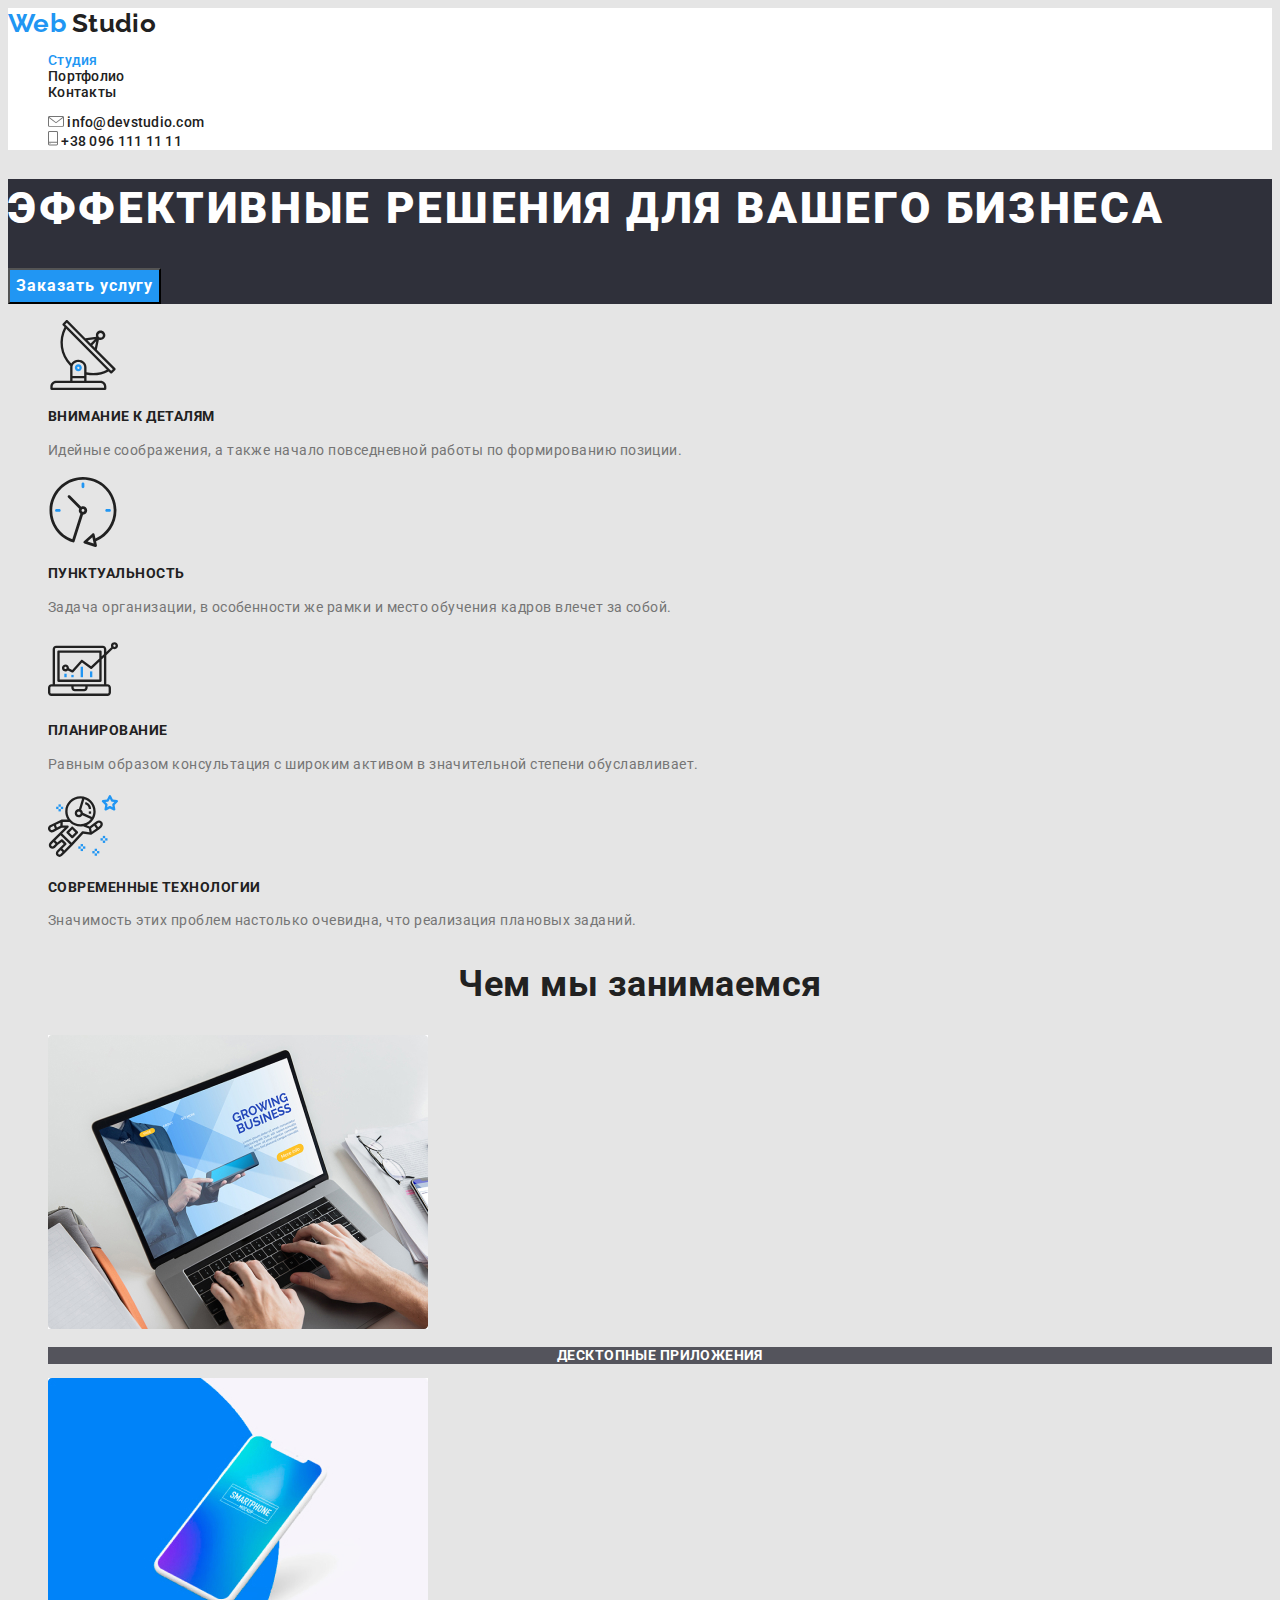
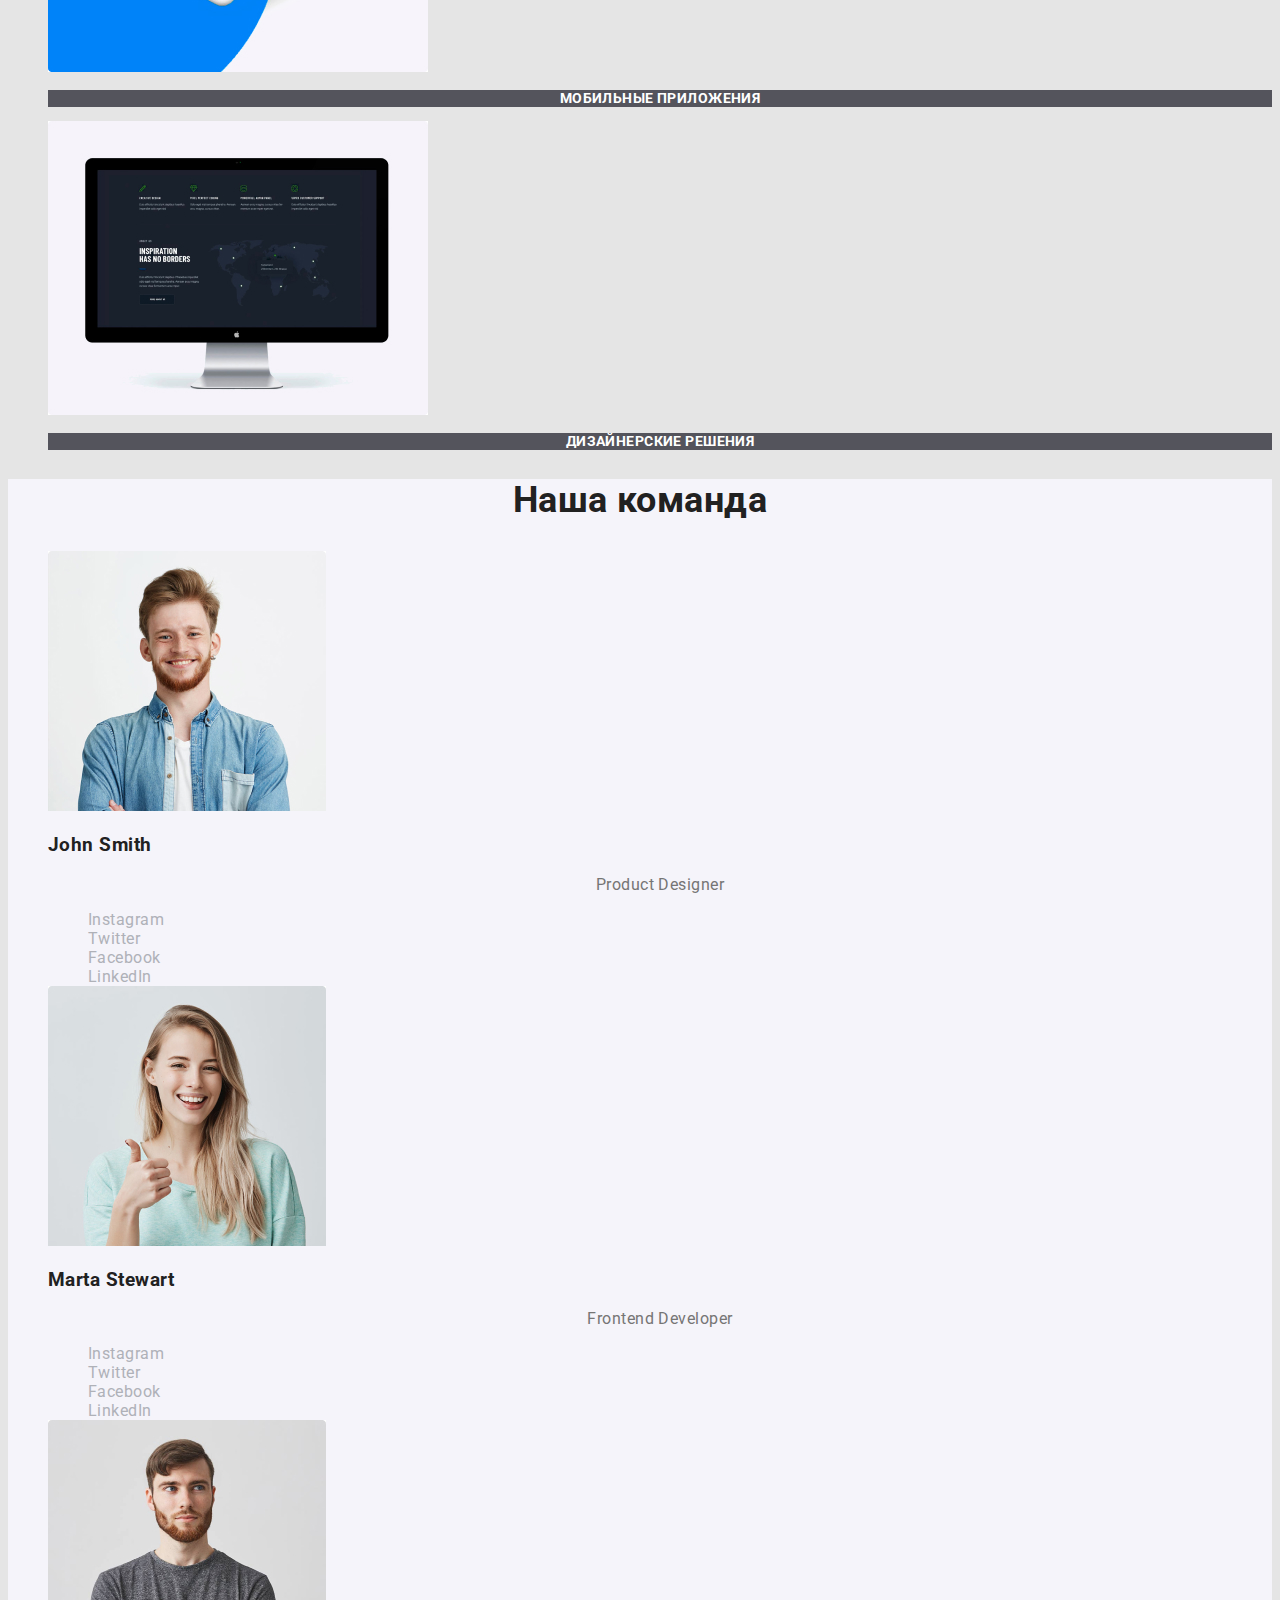
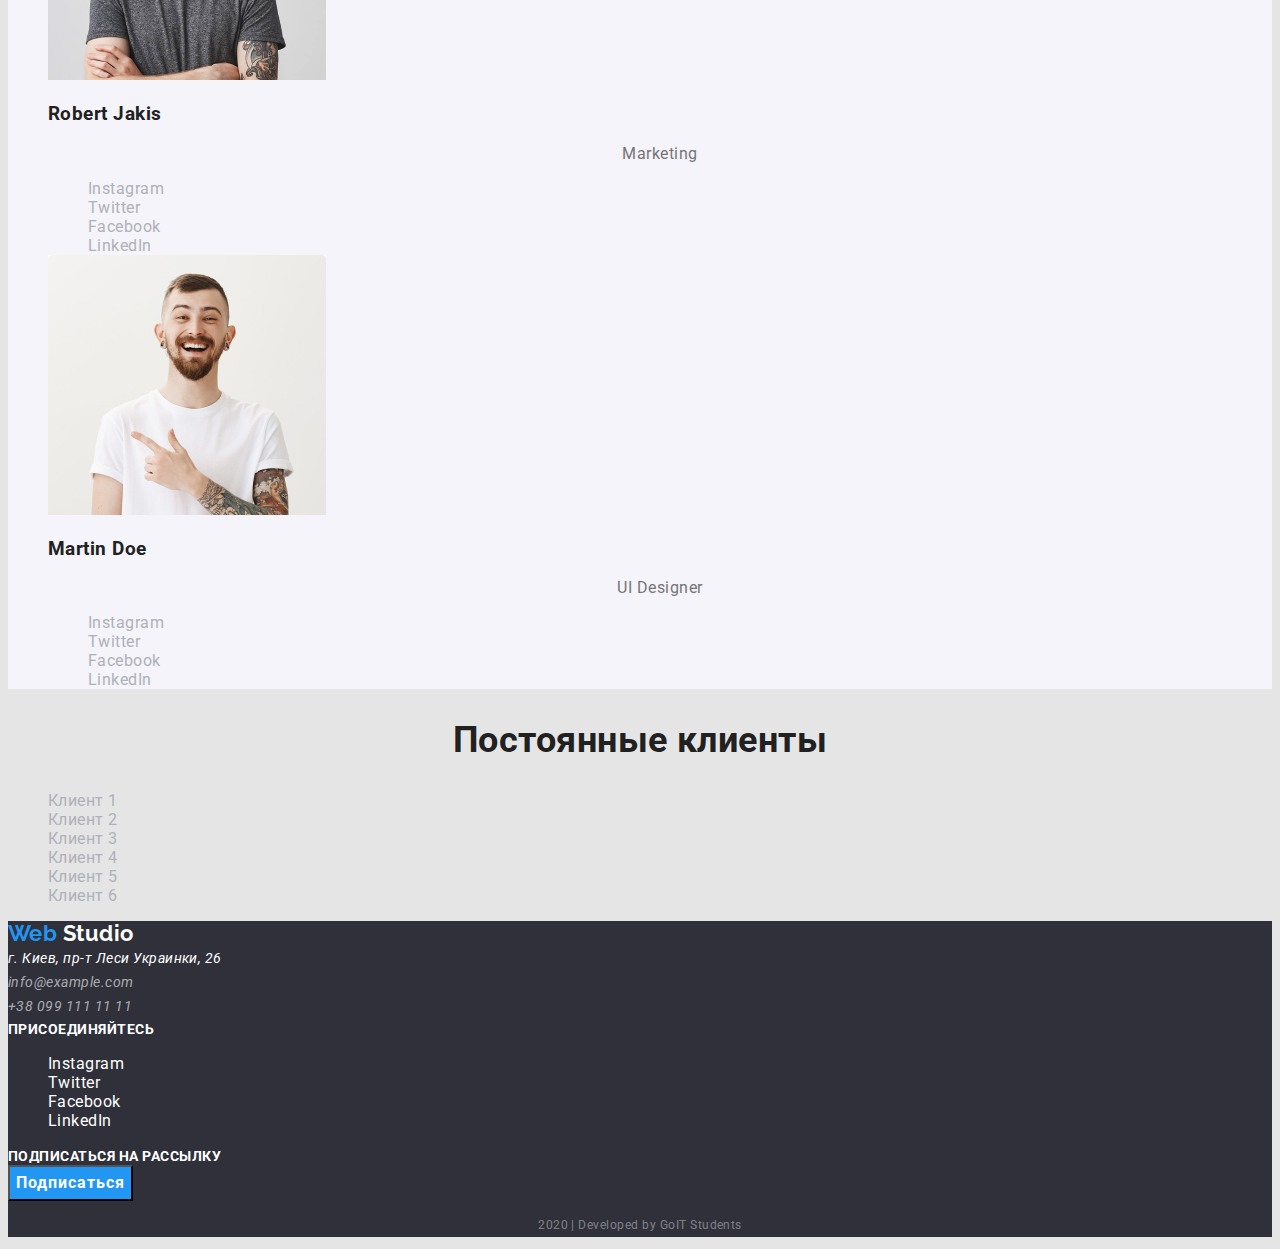
==== index.html @ 7e41fb91 "Добавляет исходники" ====
<!DOCTYPE html>
<html lang="ru">
  <head>
    <meta charset="UTF-8" />
    <meta name="viewport" content="width=device-width, initial-scale=1.0" />
    <title>Web Studio</title>
    <link
      href="https://fonts.googleapis.com/css2?family=Raleway:wght@700&family=Roboto:wght@400;500;700;900&display=swap"
      rel="stylesheet"
    />
    <link rel="stylesheet" href="./css/common.css" />
    <link rel="stylesheet" href="./css/main.css" />
    <link rel="stylesheet" href="./css/normalize.css" />
  </head>
  <body>
    <!-- Белый фон -->
    <!--Шапка сайта-->
    <header class="page-header">
      <nav class="site-nav">
        <a href="./index.html" class="logo"
          ><span class="logo-web">Web</span> Studio</a
        >

        <ul>
          <li><a href="./index.html" class="link current">Студия</a></li>
          <li><a href="./portfolio.html" class="link">Портфолио</a></li>
          <li><a href="./contacts.html" class="link">Контакты</a></li>
        </ul>
      </nav>
      <ul class="header-contacts">
        <li>
          <img src="./images/envelope(hover).svg" alt="Электронная почта" />
          <a
            href="mailto:info@devstudio.com"
            aria-label="Электронная почта"
            class="link"
            >info@devstudio.com</a
          >
        </li>
        <li>
          <img src="./images/smartphone.svg" alt="Телефон" />
          <a href="tel:+380961111111" aria-label="Телефон" class="link"
            >+38 096 111 11 11</a
          >
        </li>
      </ul>
    </header>

    <main class="page-content">
      <!--Герой-->
      <section class="hero">
        <h1 class="hero-title">эффективные решения для вашего бизнеса</h1>
        <button type="button" class="hero-button">Заказать услугу</button>
      </section>

      <!-- Белый фон -->
      <!--Наши преимущества-->
      <section class="section-advant">
        <h2 class="title-hiden">Наши преимущества</h2>
        <ul class="advant-list">
          <li>
            <img src="./images/antenna_1.svg" alt="Антенна" />
            <h3 class="title">Внимание к деталям</h3>
            <p>
              Идейные соображения, а также начало повседневной работы по
              формированию позиции.
            </p>
          </li>
          <li>
            <img src="./images/clock_1.svg" alt="Часы" />
            <h3 class="title">Пунктуальность</h3>
            <p>
              Задача организации, в особенности же рамки и место обучения кадров
              влечет за собой.
            </p>
          </li>
          <li>
            <img src="./images/diagram_1.svg" alt="Диаграмма" />
            <h3 class="title">Планирование</h3>
            <p>
              Равным образом консультация с широким активом в значительной
              степени обуславливает.
            </p>
          </li>
          <li>
            <img src="./images/astronaut_1.svg" alt="Астронавт" />
            <h3 class="title">Современные технологии</h3>
            <p>
              Значимость этих проблем настолько очевидна, что реализация
              плановых заданий.
            </p>
          </li>
        </ul>
      </section>

      <!--Чем мы занимаемся-->
      <section class="section-occupation">
        <h2 class="occupation-title">Чем мы занимаемся</h2>
        <ul>
          <li>
            <a href="#">
              <img
                src="./images/desktop_apps.jpg"
                width="380"
                height="294"
                alt="Десктопные приложения"
              />
              <h3 class="title">Десктопные приложения</h3>
            </a>
          </li>
          <li>
            <a href="#">
              <img
                src="./images/mobile_apps.jpg"
                width="380"
                height="294"
                alt="Мобильные приложения"
              />
              <h3 class="title">Мобильные приложения</h3>
            </a>
          </li>
          <li>
            <a href="#">
              <img
                src="./images/design_solutions.jpg"
                width="380"
                height="294"
                alt="Дизайнерские решения"
              />
              <h3 class="title">Дизайнерские решения</h3>
            </a>
          </li>
        </ul>
      </section>

      <!-- Серый фон -->
      <!--Наша команда-->
      <section class="section-team">
        <h2 class="team-title">Наша команда</h2>
        <ul>
          <li>
            <img
              src="./images/John_Smith.jpg"
              width="278"
              height="260"
              alt="Джон Смит"
            />
            <h3 class="name">John Smith</h3>
            <p class="team-text">Product Designer</p>
            <ul class="socials-team">
              <li>
                <a
                  href="https://www.instagram.com/"
                  aria-label="Ссылка на Instagram"
                  class="link"
                  >Instagram
                  <!-- <img src="./images/instagram.svg" alt="instagram" /> -->
                </a>
              </li>
              <li>
                <a
                  href="https://twitter.com/"
                  aria-label="Ссылка на Twitter"
                  class="link"
                  >Twitter
                  <!-- <img src="./images/twitter.svg" alt="twitter" /> -->
                </a>
              </li>
              <li>
                <a
                  href="https://www.facebook.com"
                  aria-label="Ссылка на Facebook"
                  class="link"
                  >Facebook
                  <!-- <img src="./images/facebook.svg" alt="facebook" /> -->
                </a>
              </li>
              <li>
                <a
                  href="https://www.linkedin.com/"
                  aria-label="Ссылка на LinkedIn"
                  class="link"
                  >LinkedIn
                  <!-- <img src="./images/linkedin.svg" alt="linkedin" /> -->
                </a>
              </li>
            </ul>
          </li>

          <li>
            <img
              src="./images/Marta_Stewart.jpg"
              width="278"
              height="260"
              alt="Марта Стюарт"
            />
            <h3 class="name">Marta Stewart</h3>
            <p class="team-text">Frontend Developer</p>
            <ul class="socials-team">
              <li>
                <a
                  href="https://www.instagram.com/"
                  aria-label="Ссылка на Instagram"
                  class="link"
                  >Instagram
                  <!-- <img src="./images/instagram.svg" alt="instagram" /> -->
                </a>
              </li>
              <li>
                <a
                  href="https://twitter.com/"
                  aria-label="Ссылка на Twitter"
                  class="link"
                  >Twitter
                  <!-- <img src="./images/twitter.svg" alt="twitter" /> -->
                </a>
              </li>
              <li>
                <a
                  href="https://www.facebook.com"
                  aria-label="Ссылка на Facebook"
                  class="link"
                  >Facebook
                  <!-- <img src="./images/facebook.svg" alt="facebook" /> -->
                </a>
              </li>
              <li>
                <a
                  href="https://www.linkedin.com/"
                  aria-label="Ссылка на LinkedIn"
                  class="link"
                  >LinkedIn
                  <!-- <img src="./images/linkedin.svg" alt="linkedin" /> -->
                </a>
              </li>
            </ul>
          </li>

          <li>
            <img
              src="./images/Robert_Jakis.jpg"
              width="278"
              height="260"
              alt="Роберт Джекис"
            />
            <h3 class="name">Robert Jakis</h3>
            <p class="team-text">Marketing</p>
            <ul class="socials-team">
              <li>
                <a
                  href="https://www.instagram.com/"
                  aria-label="Ссылка на Instagram"
                  class="link"
                  >Instagram
                  <!-- <img src="./images/instagram.svg" alt="instagram" /> -->
                </a>
              </li>
              <li>
                <a
                  href="https://twitter.com/"
                  aria-label="Ссылка на Twitter"
                  class="link"
                  >Twitter
                  <!-- <img src="./images/twitter.svg" alt="twitter" /> -->
                </a>
              </li>
              <li>
                <a
                  href="https://www.facebook.com"
                  aria-label="Ссылка на Facebook"
                  class="link"
                  >Facebook
                  <!-- <img src="./images/facebook.svg" alt="facebook" /> -->
                </a>
              </li>
              <li>
                <a
                  href="https://www.linkedin.com/"
                  aria-label="Ссылка на LinkedIn"
                  class="link"
                  >LinkedIn
                  <!-- <img src="./images/linkedin.svg" alt="linkedin" /> -->
                </a>
              </li>
            </ul>
          </li>

          <li>
            <img
              src="./images/Martin_Doe.jpg"
              width="278"
              height="260"
              alt="Мартин Дое"
            />
            <h3 class="name">Martin Doe</h3>
            <p class="team-text">UI Designer</p>
            <ul class="socials-team">
              <li>
                <a
                  href="https://www.instagram.com/"
                  aria-label="Ссылка на Instagram"
                  class="link"
                  >Instagram
                  <!-- <img src="./images/instagram.svg" alt="instagram" /> -->
                </a>
              </li>
              <li>
                <a
                  href="https://twitter.com/"
                  aria-label="Ссылка на Twitter"
                  class="link"
                  >Twitter
                  <!-- <img src="./images/twitter.svg" alt="twitter" /> -->
                </a>
              </li>
              <li>
                <a
                  href="https://www.facebook.com"
                  aria-label="Ссылка на Facebook"
                  class="link"
                  >Facebook
                  <!-- <img src="./images/facebook.svg" alt="facebook" /> -->
                </a>
              </li>
              <li>
                <a
                  href="https://www.linkedin.com/"
                  aria-label="Ссылка на LinkedIn"
                  class="link"
                  >LinkedIn
                  <!-- <img src="./images/linkedin.svg" alt="linkedin" /> -->
                </a>
              </li>
            </ul>
          </li>
        </ul>
      </section>

      <!--Постоянные клиенты-->
      <section class="section-customers">
        <h2 class="customers-title">Постоянные клиенты</h2>

        <ul class="customers-logo">
          <li>
            <a href="#" aria-label="Клиент 1" class="link"
              >Клиент 1
              <!-- <img src="./images/Client_1.svg" alt="Клиент 1" /> -->
            </a>
          </li>
          <li>
            <a href="#" aria-label="Клиент 2" class="link"
              >Клиент 2
              <!-- <img src="./images/Client_2.svg" alt="Клиент 2" /> -->
            </a>
          </li>
          <li>
            <a href="#" aria-label="Клиент 3" class="link"
              >Клиент 3
              <!-- <img src="./images/Client_3.svg" alt="Клиент 3" /> -->
            </a>
          </li>
          <li>
            <a href="#" aria-label="Клиент 4" class="link"
              >Клиент 4
              <!-- <img src="./images/Client_4.svg" alt="Клиент 4" /> -->
            </a>
          </li>
          <li>
            <a href="#" aria-label="Клиент 5" class="link"
              >Клиент 5
              <!-- <img src="./images/Client_5.svg" alt="Клиент 5" /> -->
            </a>
          </li>
          <li>
            <a href="#" aria-label="Клиент 6" class="link"
              >Клиент 6
              <!-- <img src="./images/Client_6.svg" alt="Клиент 6" /> -->
            </a>
          </li>
        </ul>
      </section>
    </main>

    <!--Футер-->
    <footer class="footer">
      <a href="./index.html" class="logo"
        ><span class="logo-web">Web</span>
        <span class="logo-studio">Studio</span></a
      >

      <address class="address">
        г. Киев, пр-т Леси Украинки, 26 <br />
        <a href="mailto:info@example.com" class="footer-contacts"
          >info@example.com</a
        >
        <br />
        <a href="tel:+380991111111" class="footer-contacts"
          >+38 099 111 11 11</a
        >
      </address>

      <b class="call-to-action">присоединяйтесь</b>
      <ul class="socials">
        <li>
          <a
            href="https://www.instagram.com/"
            aria-label="Ссылка на Instagram"
            class="link"
            >Instagram
            <!-- <img src="./images/instagram_white.svg" alt="Instagram" /> -->
          </a>
        </li>
        <li>
          <a
            href="https://twitter.com/"
            aria-label="Ссылка на Twitter"
            class="link"
            >Twitter
            <!-- <img src="./images/twitter_white.svg" alt="Twitter" /> -->
          </a>
        </li>
        <li>
          <a
            href="https://www.facebook.com"
            aria-label="Ссылка на Facebook"
            class="link"
            >Facebook
            <!-- <img src="./images/facebook_white.svg" alt="Facebook" /> -->
          </a>
        </li>
        <li>
          <a
            href="https://www.linkedin.com/"
            aria-label="Ссылка на LinkedIn"
            class="link"
            >LinkedIn
            <!-- <img src="./images/linkedin_white.svg" alt="LinkedIn" /> -->
          </a>
        </li>
      </ul>

      <b class="call-to-action">подписаться на рассылку</b>

      <button type="button" class="footer-button">Подписаться</button>

      <p class="copy">2020 | Developed by GoIT Students</p>
    </footer>
  </body>
</html>
---- css/common.css ----
:root {
  --logo-color: #2196f3;
  --title-text-color: #ffffff;
  --accent-color: #2196f3;

  --primary-text-color: #212121;
  --secondary-text-color: #757575;
  --tertiary-text-color: #ffffff;

  --header-bg-color: #ffffff;
  --primary-bg-color: #e5e5e5;
  --secondary-bg-color: #f5f4fa;
  --tertiary-bg-color: #2f303a;
}

body {
  background-color: var(--primary-bg-color);
  color: var(--primary-text-color);
  font-family: 'Roboto', sans-serif;
  font-style: normal;
  font-weight: normal;
  letter-spacing: 0.03em;
}

a {
  color: var(--primary-text-color);
  text-decoration: none;
}

li {
  list-style: none;
}

/* Header */
.page-header {
  background-color: var(--header-bg-color);
}
.logo {
  color: var(--primary-text-color);

  font-family: 'Raleway', sans-serif;
  font-style: normal;
  font-weight: bold;
  font-size: 26px;
  line-height: 1.19;
}
.logo .logo-web {
  color: var(--logo-color);
}

/* Navigation */
.site-nav {
  color: var(--primary-text-color);

  font-weight: 500;
  font-size: 14px;
  line-height: 1.14;
  letter-spacing: 0.02em;
}
.site-nav .link:hover,
.site-nav .link:focus {
  color: var(--accent-color);
}
.site-nav .link.current {
  color: var(--accent-color);
}

/* Fast contacts */
.header-contacts {
  color: var(--secondary-text-color);
  font-weight: 500;
  font-size: 14px;
  line-height: 1.14;
  letter-spacing: 0.02em;
}
.header-contacts .link:hover,
.header-contacts .link:focus {
  color: var(--accent-color);
}

/* Footer */
.footer {
  color: var(--tertiary-text-color);
  background-color: var(--tertiary-bg-color); /* временно */
}

footer > .logo {
  font-weight: bold;
  font-size: 22px;
  line-height: 1.18;
}
.logo-studio {
  color: var(--tertiary-text-color);
}

.address {
  color: var(--tertiary-text-color);

  font-size: 14px;
  line-height: 1.71;
}
.footer-contacts {
  color: rgba(255, 255, 255, 0.6);
}

.call-to-action {
  font-weight: bold;
  font-size: 14px;
  line-height: 1.14;
  text-transform: uppercase;
}
.socials .link {
  color: var(--tertiary-text-color);
}
.socials .link:hover,
.socials .link:focus {
  color: var(--accent-color);
}
.copy {
  font-size: 12px;
  line-height: 2;
  text-align: center;
  color: rgba(255, 255, 255, 0.4);
}

/* Button */
.footer-button {
  color: var(--tertiary-text-color);
  background-color: var(--accent-color);

  font-family: inherit;
  font-weight: bold;
  font-size: 16px;
  line-height: 1.87;
  display: flex;
  align-items: center;
  letter-spacing: 0.06em;
}
.footer-button:hover,
.footer-button:focus {
  color: var(--primary-text-color);
}
---- css/main.css ----
/* Hero */
.hero {
  background-color: var(--tertiary-bg-color);
}
.hero-title {
  color: var(--title-text-color);

  font-weight: 900;
  font-size: 44px;
  line-height: 1.36;
  letter-spacing: 0.06em;
  text-transform: uppercase;
}
/* Button */
.hero-button {
  color: var(--tertiary-text-color);
  background-color: var(--accent-color);

  font-family: inherit;
  font-weight: bold;
  font-size: 16px;
  line-height: 1.87;
  display: flex;
  align-items: center;
  letter-spacing: 0.06em;
}
.hero-button:hover,
.hero-button:focus {
  color: var(--primary-text-color);
}

/* Our advantages */
.title-hiden {
  display: none;
}

.advant-list .title {
  font-weight: bold;
  font-size: 14px;
  line-height: 1.2;
  text-transform: uppercase;
}

.advant-list p {
  color: var(--secondary-text-color);

  font-size: 14px;
  line-height: 1.71;
}

/* Our occupation */
.occupation-title {
  font-weight: bold;
  font-size: 36px;
  line-height: 1.17;
  text-align: center;
}
.section-occupation .title {
  color: var(--tertiary-text-color);
  background-color: rgba(47, 48, 58, 0.8); /* временно */

  font-weight: bold;
  font-size: 14px;
  line-height: 1.2;
  text-align: center;
  letter-spacing: 0.03em;
  text-transform: uppercase;
}

/* Our team */
.section-team {
  background-color: var(--secondary-bg-color);
}
.team-title {
  color: var(--primary-text-color);

  font-weight: bold;
  font-size: 36px;
  line-height: 1.17;
  text-align: center;
}
.team-text {
  color: var(--secondary-text-color);

  font-style: normal;
  font-weight: normal;
  font-size: 16px;
  line-height: 1.19;
  text-align: center;
}
.socials-team .link {
  color: #afb1b8; /* временно */
}
.socials-team .link:hover,
.socials-team .link:focus {
  color: var(--accent-color);
}

/* Our customers */
.customers-title {
  font-weight: bold;
  font-size: 36px;
  line-height: 1.17;
  text-align: center;
}
.customers-logo .link {
  color: #afb1b8; /* временно */
}
.customers-logo .link:hover,
.customers-logo .link:focus {
  color: var(--accent-color);
}
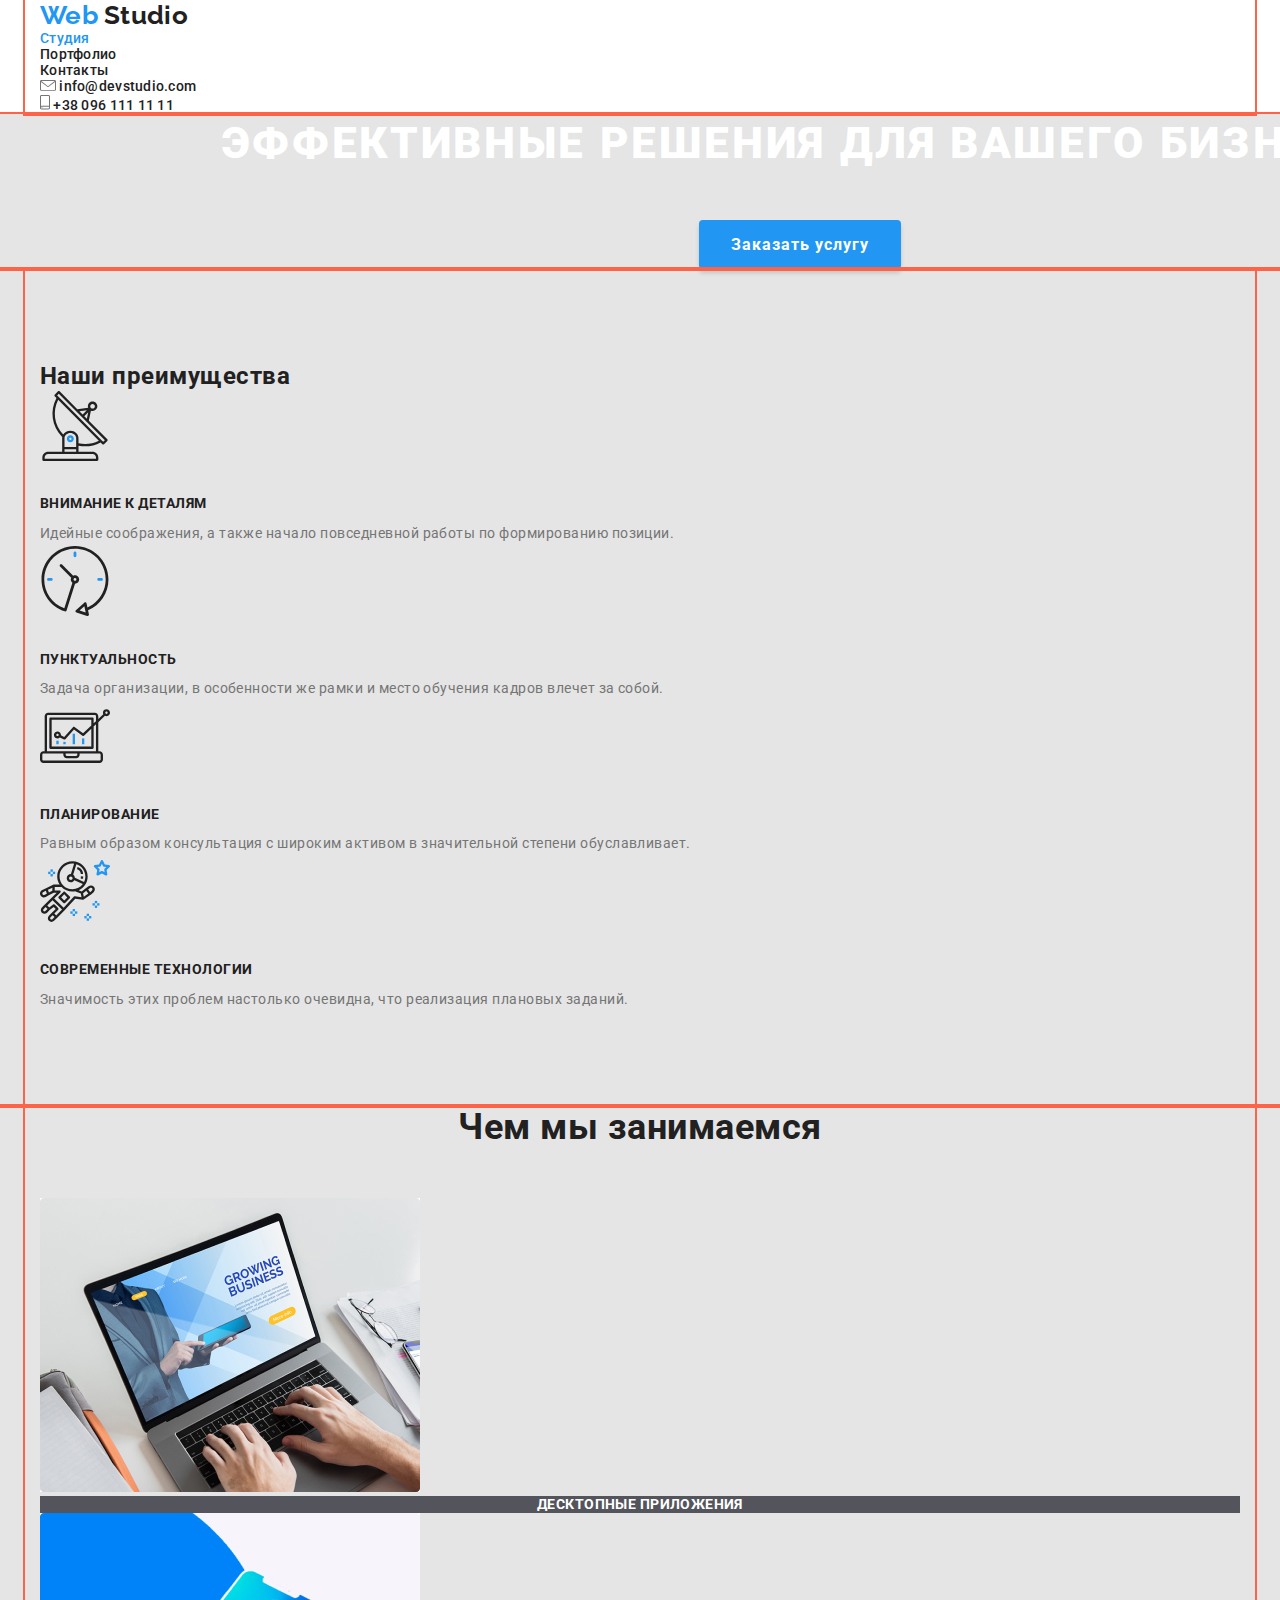
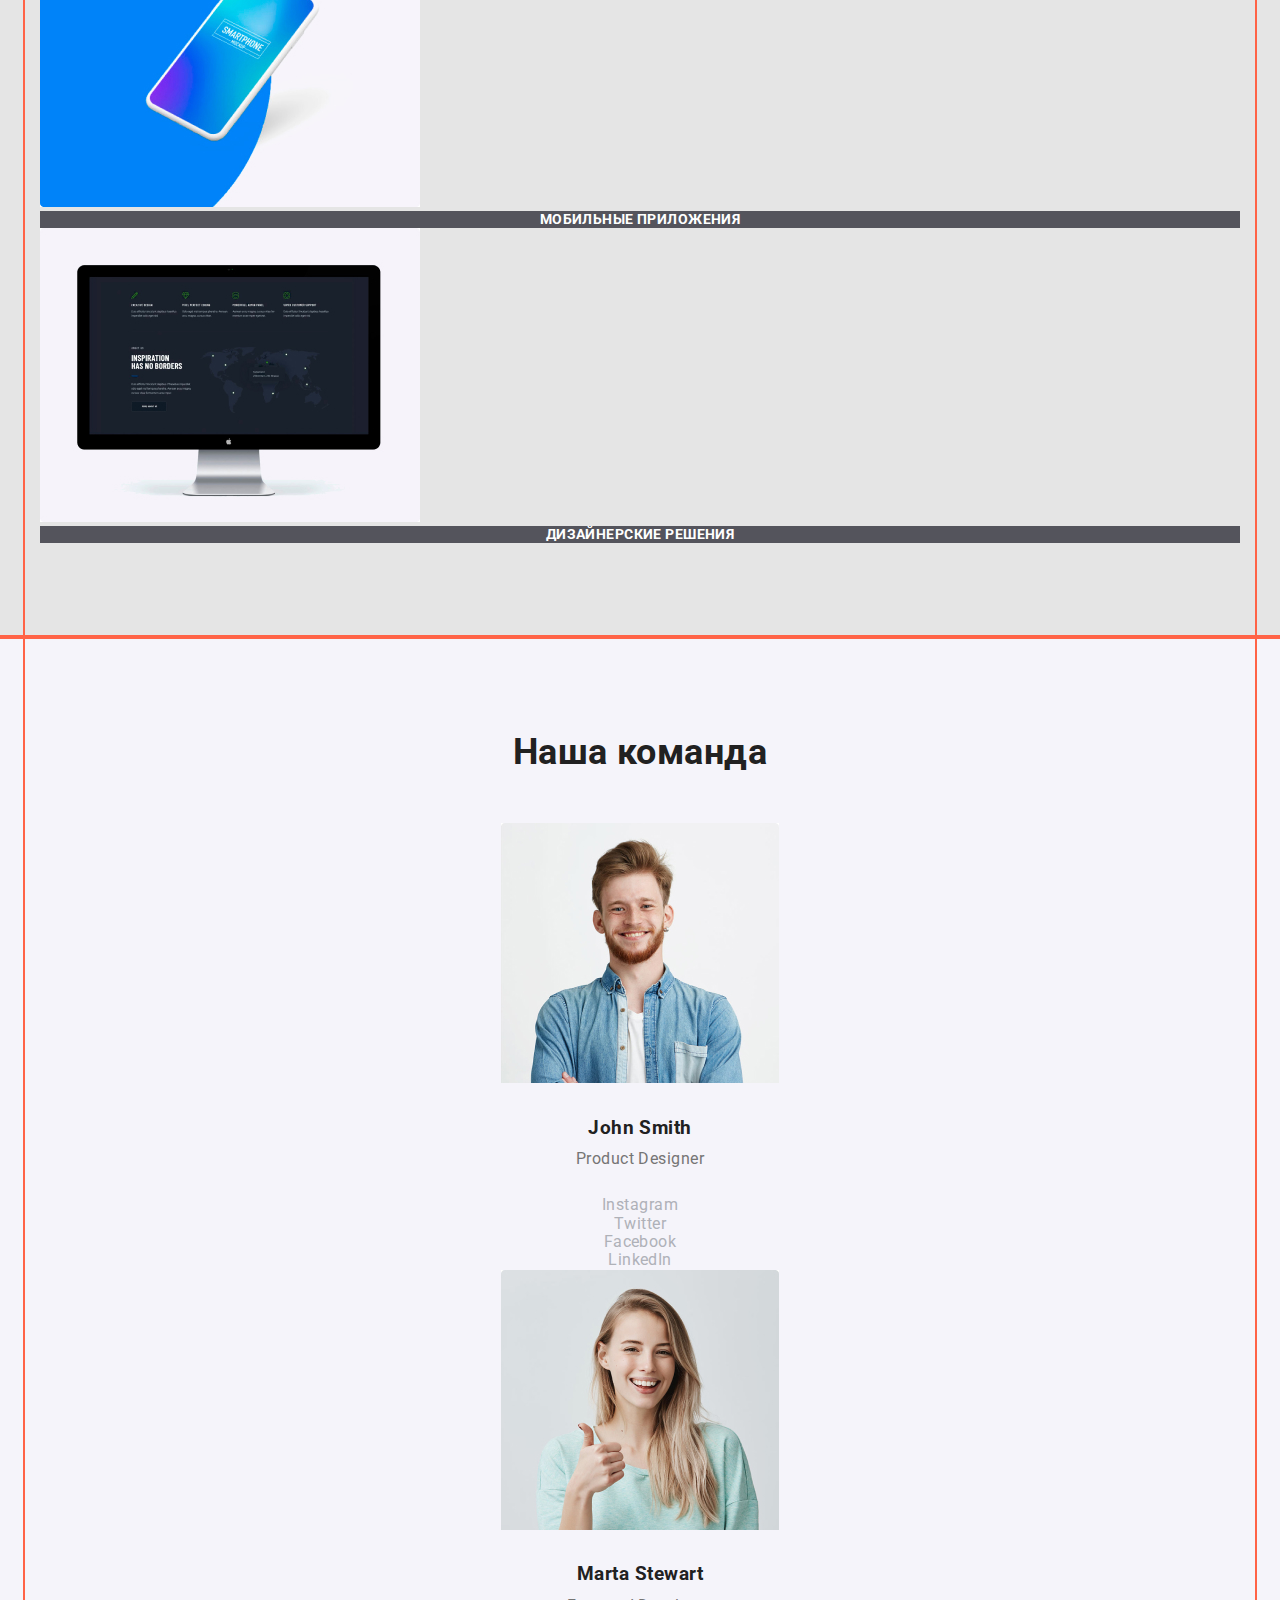
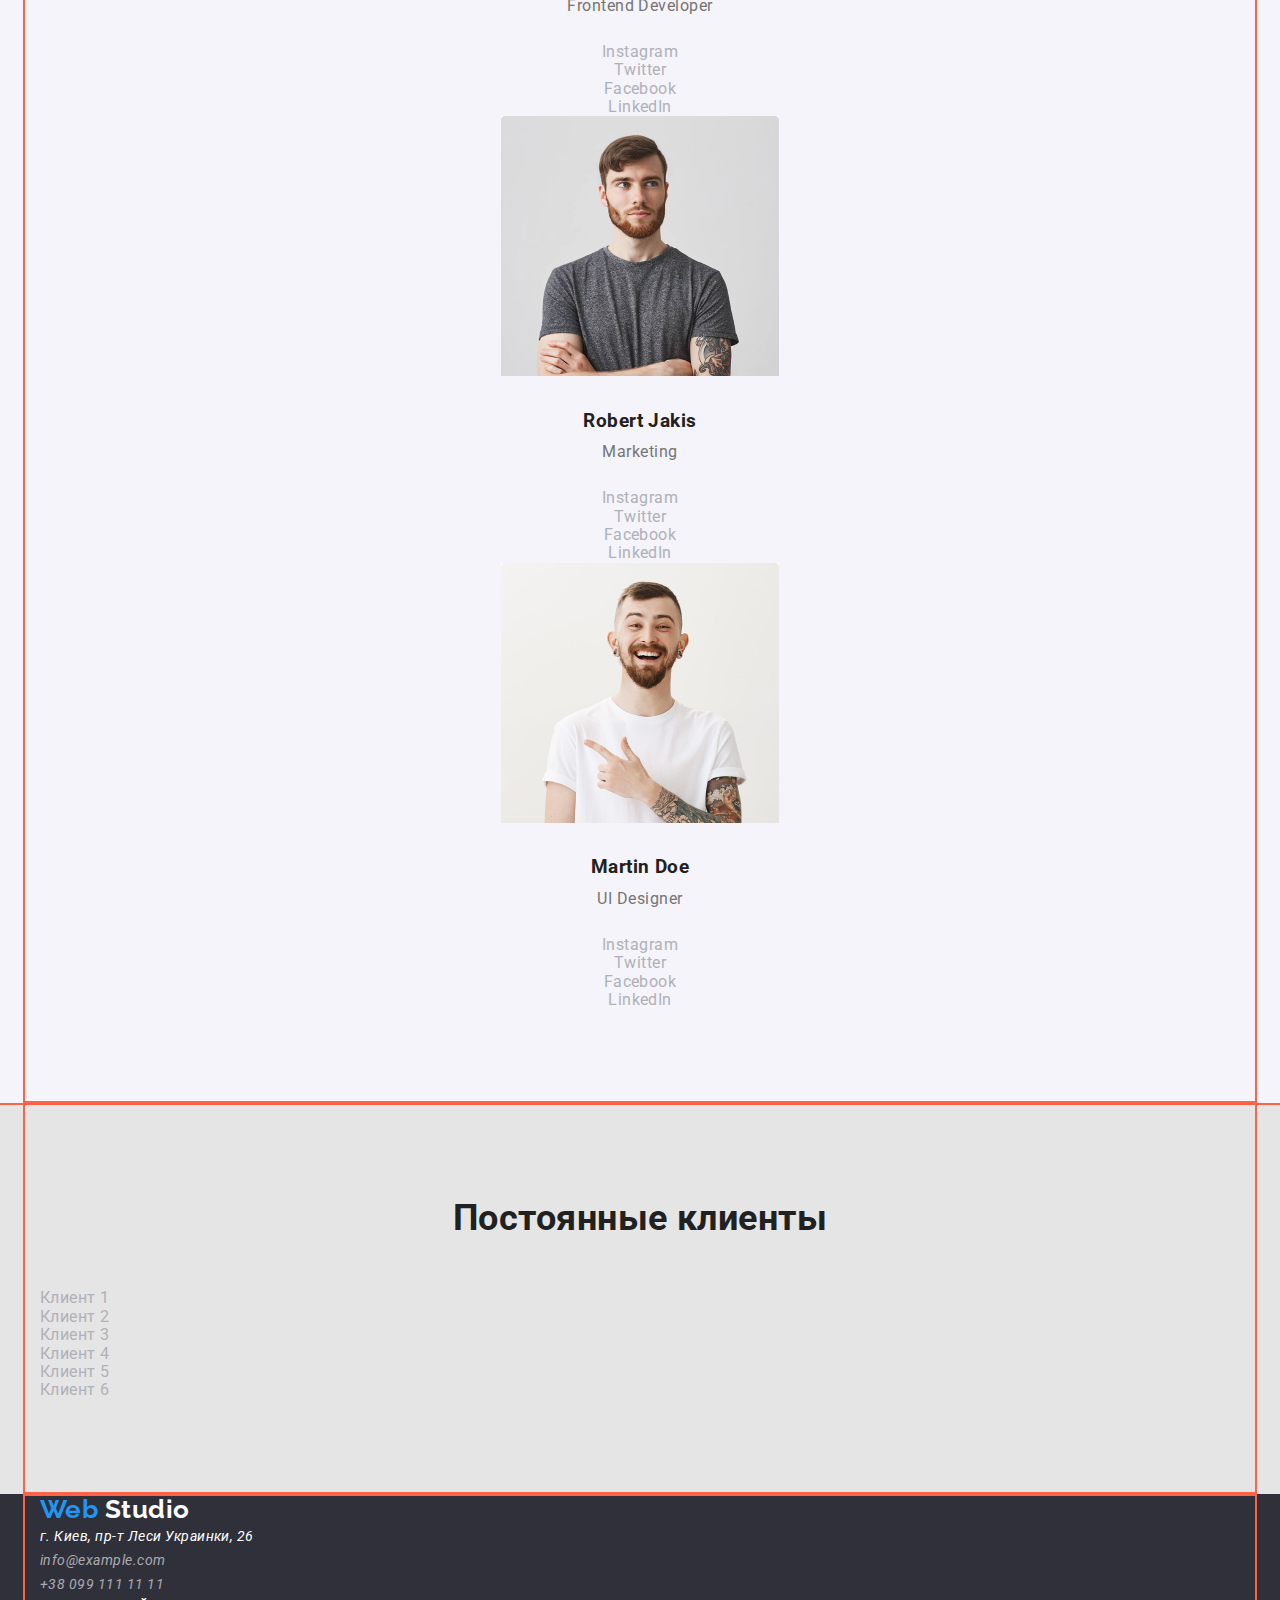
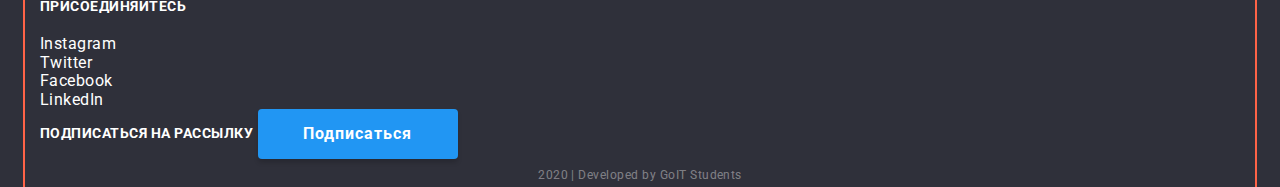
==== commit 5dbed7a9: "добавляет блоки: margin, padding" ====
--- a/index.html
+++ b/index.html
@@ -8,339 +8,353 @@
       href="https://fonts.googleapis.com/css2?family=Raleway:wght@700&family=Roboto:wght@400;500;700;900&display=swap"
       rel="stylesheet"
     />
+    <link
+      rel="stylesheet"
+      href="https://cdnjs.cloudflare.com/ajax/libs/modern-normalize/0.6.0/modern-normalize.min.css"
+    />
     <link rel="stylesheet" href="./css/common.css" />
     <link rel="stylesheet" href="./css/main.css" />
-    <link rel="stylesheet" href="./css/normalize.css" />
   </head>
+
   <body>
     <!-- Белый фон -->
     <!--Шапка сайта-->
     <header class="page-header">
-      <nav class="site-nav">
-        <a href="./index.html" class="logo"
-          ><span class="logo-web">Web</span> Studio</a
-        >
-
-        <ul>
-          <li><a href="./index.html" class="link current">Студия</a></li>
-          <li><a href="./portfolio.html" class="link">Портфолио</a></li>
-          <li><a href="./contacts.html" class="link">Контакты</a></li>
+      <div class="container">
+        <nav class="site-nav">
+          <a href="./index.html" class="logo"
+            ><span class="logo-web">Web</span> Studio</a
+          >
+
+          <ul class="list">
+            <li><a href="./index.html" class="link current">Студия</a></li>
+            <li><a href="./portfolio.html" class="link">Портфолио</a></li>
+            <li><a href="./contacts.html" class="link">Контакты</a></li>
+          </ul>
+        </nav>
+        <ul class="header-contacts list">
+          <li>
+            <img src="./images/envelope(hover).svg" alt="Электронная почта" />
+            <a
+              href="mailto:info@devstudio.com"
+              aria-label="Электронная почта"
+              class="link"
+              >info@devstudio.com</a
+            >
+          </li>
+          <li>
+            <img src="./images/smartphone.svg" alt="Телефон" />
+            <a href="tel:+380961111111" aria-label="Телефон" class="link"
+              >+38 096 111 11 11</a
+            >
+          </li>
         </ul>
-      </nav>
-      <ul class="header-contacts">
-        <li>
-          <img src="./images/envelope(hover).svg" alt="Электронная почта" />
-          <a
-            href="mailto:info@devstudio.com"
-            aria-label="Электронная почта"
-            class="link"
-            >info@devstudio.com</a
-          >
-        </li>
-        <li>
-          <img src="./images/smartphone.svg" alt="Телефон" />
-          <a href="tel:+380961111111" aria-label="Телефон" class="link"
-            >+38 096 111 11 11</a
-          >
-        </li>
-      </ul>
+      </div>
     </header>
 
     <main class="page-content">
       <!--Герой-->
       <section class="hero">
         <h1 class="hero-title">эффективные решения для вашего бизнеса</h1>
-        <button type="button" class="hero-button">Заказать услугу</button>
+        <a href="#" class="hero-button">Заказать услугу</a>
       </section>
 
-      <!-- Белый фон -->
+      <!-- Светло-серый фон -->
+
       <!--Наши преимущества-->
       <section class="section-advant">
-        <h2 class="title-hiden">Наши преимущества</h2>
-        <ul class="advant-list">
-          <li>
-            <img src="./images/antenna_1.svg" alt="Антенна" />
-            <h3 class="title">Внимание к деталям</h3>
-            <p>
-              Идейные соображения, а также начало повседневной работы по
-              формированию позиции.
-            </p>
-          </li>
-          <li>
-            <img src="./images/clock_1.svg" alt="Часы" />
-            <h3 class="title">Пунктуальность</h3>
-            <p>
-              Задача организации, в особенности же рамки и место обучения кадров
-              влечет за собой.
-            </p>
-          </li>
-          <li>
-            <img src="./images/diagram_1.svg" alt="Диаграмма" />
-            <h3 class="title">Планирование</h3>
-            <p>
-              Равным образом консультация с широким активом в значительной
-              степени обуславливает.
-            </p>
-          </li>
-          <li>
-            <img src="./images/astronaut_1.svg" alt="Астронавт" />
-            <h3 class="title">Современные технологии</h3>
-            <p>
-              Значимость этих проблем настолько очевидна, что реализация
-              плановых заданий.
-            </p>
-          </li>
-        </ul>
+        <div class="container">
+          <h2 class="title-hiden">Наши преимущества</h2>
+          <ul class="advant list">
+            <li>
+              <img src="./images/antenna_1.svg" alt="Антенна" />
+              <h3 class="title">Внимание к деталям</h3>
+              <p>
+                Идейные соображения, а также начало повседневной работы по
+                формированию позиции.
+              </p>
+            </li>
+            <li>
+              <img src="./images/clock_1.svg" alt="Часы" />
+              <h3 class="title">Пунктуальность</h3>
+              <p>
+                Задача организации, в особенности же рамки и место обучения
+                кадров влечет за собой.
+              </p>
+            </li>
+            <li>
+              <img src="./images/diagram_1.svg" alt="Диаграмма" />
+              <h3 class="title">Планирование</h3>
+              <p>
+                Равным образом консультация с широким активом в значительной
+                степени обуславливает.
+              </p>
+            </li>
+            <li>
+              <img src="./images/astronaut_1.svg" alt="Астронавт" />
+              <h3 class="title">Современные технологии</h3>
+              <p>
+                Значимость этих проблем настолько очевидна, что реализация
+                плановых заданий.
+              </p>
+            </li>
+          </ul>
+        </div>
       </section>
 
       <!--Чем мы занимаемся-->
       <section class="section-occupation">
-        <h2 class="occupation-title">Чем мы занимаемся</h2>
-        <ul>
-          <li>
-            <a href="#">
-              <img
-                src="./images/desktop_apps.jpg"
-                width="380"
-                height="294"
-                alt="Десктопные приложения"
-              />
-              <h3 class="title">Десктопные приложения</h3>
-            </a>
-          </li>
-          <li>
-            <a href="#">
-              <img
-                src="./images/mobile_apps.jpg"
-                width="380"
-                height="294"
-                alt="Мобильные приложения"
-              />
-              <h3 class="title">Мобильные приложения</h3>
-            </a>
-          </li>
-          <li>
-            <a href="#">
-              <img
-                src="./images/design_solutions.jpg"
-                width="380"
-                height="294"
-                alt="Дизайнерские решения"
-              />
-              <h3 class="title">Дизайнерские решения</h3>
-            </a>
-          </li>
-        </ul>
+        <div class="container">
+          <h2 class="occupation-title">Чем мы занимаемся</h2>
+          <ul class="list">
+            <li>
+              <a href="#">
+                <img
+                  src="./images/desktop_apps.jpg"
+                  width="380"
+                  height="294"
+                  alt="Десктопные приложения"
+                />
+                <h3 class="title">Десктопные приложения</h3>
+              </a>
+            </li>
+            <li>
+              <a href="#">
+                <img
+                  src="./images/mobile_apps.jpg"
+                  width="380"
+                  height="294"
+                  alt="Мобильные приложения"
+                />
+                <h3 class="title">Мобильные приложения</h3>
+              </a>
+            </li>
+            <li>
+              <a href="#">
+                <img
+                  src="./images/design_solutions.jpg"
+                  width="380"
+                  height="294"
+                  alt="Дизайнерские решения"
+                />
+                <h3 class="title">Дизайнерские решения</h3>
+              </a>
+            </li>
+          </ul>
+        </div>
       </section>
 
       <!-- Серый фон -->
+
       <!--Наша команда-->
       <section class="section-team">
-        <h2 class="team-title">Наша команда</h2>
-        <ul>
-          <li>
-            <img
-              src="./images/John_Smith.jpg"
-              width="278"
-              height="260"
-              alt="Джон Смит"
-            />
-            <h3 class="name">John Smith</h3>
-            <p class="team-text">Product Designer</p>
-            <ul class="socials-team">
-              <li>
-                <a
-                  href="https://www.instagram.com/"
-                  aria-label="Ссылка на Instagram"
-                  class="link"
-                  >Instagram
-                  <!-- <img src="./images/instagram.svg" alt="instagram" /> -->
-                </a>
-              </li>
-              <li>
-                <a
-                  href="https://twitter.com/"
-                  aria-label="Ссылка на Twitter"
-                  class="link"
-                  >Twitter
-                  <!-- <img src="./images/twitter.svg" alt="twitter" /> -->
-                </a>
-              </li>
-              <li>
-                <a
-                  href="https://www.facebook.com"
-                  aria-label="Ссылка на Facebook"
-                  class="link"
-                  >Facebook
-                  <!-- <img src="./images/facebook.svg" alt="facebook" /> -->
-                </a>
-              </li>
-              <li>
-                <a
-                  href="https://www.linkedin.com/"
-                  aria-label="Ссылка на LinkedIn"
-                  class="link"
-                  >LinkedIn
-                  <!-- <img src="./images/linkedin.svg" alt="linkedin" /> -->
-                </a>
-              </li>
-            </ul>
-          </li>
-
-          <li>
-            <img
-              src="./images/Marta_Stewart.jpg"
-              width="278"
-              height="260"
-              alt="Марта Стюарт"
-            />
-            <h3 class="name">Marta Stewart</h3>
-            <p class="team-text">Frontend Developer</p>
-            <ul class="socials-team">
-              <li>
-                <a
-                  href="https://www.instagram.com/"
-                  aria-label="Ссылка на Instagram"
-                  class="link"
-                  >Instagram
-                  <!-- <img src="./images/instagram.svg" alt="instagram" /> -->
-                </a>
-              </li>
-              <li>
-                <a
-                  href="https://twitter.com/"
-                  aria-label="Ссылка на Twitter"
-                  class="link"
-                  >Twitter
-                  <!-- <img src="./images/twitter.svg" alt="twitter" /> -->
-                </a>
-              </li>
-              <li>
-                <a
-                  href="https://www.facebook.com"
-                  aria-label="Ссылка на Facebook"
-                  class="link"
-                  >Facebook
-                  <!-- <img src="./images/facebook.svg" alt="facebook" /> -->
-                </a>
-              </li>
-              <li>
-                <a
-                  href="https://www.linkedin.com/"
-                  aria-label="Ссылка на LinkedIn"
-                  class="link"
-                  >LinkedIn
-                  <!-- <img src="./images/linkedin.svg" alt="linkedin" /> -->
-                </a>
-              </li>
-            </ul>
-          </li>
-
-          <li>
-            <img
-              src="./images/Robert_Jakis.jpg"
-              width="278"
-              height="260"
-              alt="Роберт Джекис"
-            />
-            <h3 class="name">Robert Jakis</h3>
-            <p class="team-text">Marketing</p>
-            <ul class="socials-team">
-              <li>
-                <a
-                  href="https://www.instagram.com/"
-                  aria-label="Ссылка на Instagram"
-                  class="link"
-                  >Instagram
-                  <!-- <img src="./images/instagram.svg" alt="instagram" /> -->
-                </a>
-              </li>
-              <li>
-                <a
-                  href="https://twitter.com/"
-                  aria-label="Ссылка на Twitter"
-                  class="link"
-                  >Twitter
-                  <!-- <img src="./images/twitter.svg" alt="twitter" /> -->
-                </a>
-              </li>
-              <li>
-                <a
-                  href="https://www.facebook.com"
-                  aria-label="Ссылка на Facebook"
-                  class="link"
-                  >Facebook
-                  <!-- <img src="./images/facebook.svg" alt="facebook" /> -->
-                </a>
-              </li>
-              <li>
-                <a
-                  href="https://www.linkedin.com/"
-                  aria-label="Ссылка на LinkedIn"
-                  class="link"
-                  >LinkedIn
-                  <!-- <img src="./images/linkedin.svg" alt="linkedin" /> -->
-                </a>
-              </li>
-            </ul>
-          </li>
-
-          <li>
-            <img
-              src="./images/Martin_Doe.jpg"
-              width="278"
-              height="260"
-              alt="Мартин Дое"
-            />
-            <h3 class="name">Martin Doe</h3>
-            <p class="team-text">UI Designer</p>
-            <ul class="socials-team">
-              <li>
-                <a
-                  href="https://www.instagram.com/"
-                  aria-label="Ссылка на Instagram"
-                  class="link"
-                  >Instagram
-                  <!-- <img src="./images/instagram.svg" alt="instagram" /> -->
-                </a>
-              </li>
-              <li>
-                <a
-                  href="https://twitter.com/"
-                  aria-label="Ссылка на Twitter"
-                  class="link"
-                  >Twitter
-                  <!-- <img src="./images/twitter.svg" alt="twitter" /> -->
-                </a>
-              </li>
-              <li>
-                <a
-                  href="https://www.facebook.com"
-                  aria-label="Ссылка на Facebook"
-                  class="link"
-                  >Facebook
-                  <!-- <img src="./images/facebook.svg" alt="facebook" /> -->
-                </a>
-              </li>
-              <li>
-                <a
-                  href="https://www.linkedin.com/"
-                  aria-label="Ссылка на LinkedIn"
-                  class="link"
-                  >LinkedIn
-                  <!-- <img src="./images/linkedin.svg" alt="linkedin" /> -->
-                </a>
-              </li>
-            </ul>
-          </li>
-        </ul>
+        <div class="container">
+          <h2 class="team-title">Наша команда</h2>
+          <ul class="list">
+            <li>
+              <img
+                src="./images/John_Smith.jpg"
+                width="278"
+                height="260"
+                alt="Джон Смит"
+              />
+              <h3 class="name">John Smith</h3>
+              <p class="team-text">Product Designer</p>
+              <ul class="socials-team list">
+                <li>
+                  <a
+                    href="https://www.instagram.com/"
+                    aria-label="Ссылка на Instagram"
+                    class="link"
+                    >Instagram
+                    <!-- <img src="./images/instagram.svg" alt="instagram" /> -->
+                  </a>
+                </li>
+                <li>
+                  <a
+                    href="https://twitter.com/"
+                    aria-label="Ссылка на Twitter"
+                    class="link"
+                    >Twitter
+                    <!-- <img src="./images/twitter.svg" alt="twitter" /> -->
+                  </a>
+                </li>
+                <li>
+                  <a
+                    href="https://www.facebook.com"
+                    aria-label="Ссылка на Facebook"
+                    class="link"
+                    >Facebook
+                    <!-- <img src="./images/facebook.svg" alt="facebook" /> -->
+                  </a>
+                </li>
+                <li>
+                  <a
+                    href="https://www.linkedin.com/"
+                    aria-label="Ссылка на LinkedIn"
+                    class="link"
+                    >LinkedIn
+                    <!-- <img src="./images/linkedin.svg" alt="linkedin" /> -->
+                  </a>
+                </li>
+              </ul>
+            </li>
+
+            <li>
+              <img
+                src="./images/Marta_Stewart.jpg"
+                width="278"
+                height="260"
+                alt="Марта Стюарт"
+              />
+              <h3 class="name">Marta Stewart</h3>
+              <p class="team-text">Frontend Developer</p>
+              <ul class="socials-team list">
+                <li>
+                  <a
+                    href="https://www.instagram.com/"
+                    aria-label="Ссылка на Instagram"
+                    class="link"
+                    >Instagram
+                    <!-- <img src="./images/instagram.svg" alt="instagram" /> -->
+                  </a>
+                </li>
+                <li>
+                  <a
+                    href="https://twitter.com/"
+                    aria-label="Ссылка на Twitter"
+                    class="link"
+                    >Twitter
+                    <!-- <img src="./images/twitter.svg" alt="twitter" /> -->
+                  </a>
+                </li>
+                <li>
+                  <a
+                    href="https://www.facebook.com"
+                    aria-label="Ссылка на Facebook"
+                    class="link"
+                    >Facebook
+                    <!-- <img src="./images/facebook.svg" alt="facebook" /> -->
+                  </a>
+                </li>
+                <li>
+                  <a
+                    href="https://www.linkedin.com/"
+                    aria-label="Ссылка на LinkedIn"
+                    class="link"
+                    >LinkedIn
+                    <!-- <img src="./images/linkedin.svg" alt="linkedin" /> -->
+                  </a>
+                </li>
+              </ul>
+            </li>
+
+            <li>
+              <img
+                src="./images/Robert_Jakis.jpg"
+                width="278"
+                height="260"
+                alt="Роберт Джекис"
+              />
+              <h3 class="name">Robert Jakis</h3>
+              <p class="team-text">Marketing</p>
+              <ul class="socials-team list">
+                <li>
+                  <a
+                    href="https://www.instagram.com/"
+                    aria-label="Ссылка на Instagram"
+                    class="link"
+                    >Instagram
+                    <!-- <img src="./images/instagram.svg" alt="instagram" /> -->
+                  </a>
+                </li>
+                <li>
+                  <a
+                    href="https://twitter.com/"
+                    aria-label="Ссылка на Twitter"
+                    class="link"
+                    >Twitter
+                    <!-- <img src="./images/twitter.svg" alt="twitter" /> -->
+                  </a>
+                </li>
+                <li>
+                  <a
+                    href="https://www.facebook.com"
+                    aria-label="Ссылка на Facebook"
+                    class="link"
+                    >Facebook
+                    <!-- <img src="./images/facebook.svg" alt="facebook" /> -->
+                  </a>
+                </li>
+                <li>
+                  <a
+                    href="https://www.linkedin.com/"
+                    aria-label="Ссылка на LinkedIn"
+                    class="link"
+                    >LinkedIn
+                    <!-- <img src="./images/linkedin.svg" alt="linkedin" /> -->
+                  </a>
+                </li>
+              </ul>
+            </li>
+
+            <li>
+              <img
+                src="./images/Martin_Doe.jpg"
+                width="278"
+                height="260"
+                alt="Мартин Дое"
+              />
+              <h3 class="name">Martin Doe</h3>
+              <p class="team-text">UI Designer</p>
+              <ul class="socials-team list">
+                <li>
+                  <a
+                    href="https://www.instagram.com/"
+                    aria-label="Ссылка на Instagram"
+                    class="link"
+                    >Instagram
+                    <!-- <img src="./images/instagram.svg" alt="instagram" /> -->
+                  </a>
+                </li>
+                <li>
+                  <a
+                    href="https://twitter.com/"
+                    aria-label="Ссылка на Twitter"
+                    class="link"
+                    >Twitter
+                    <!-- <img src="./images/twitter.svg" alt="twitter" /> -->
+                  </a>
+                </li>
+                <li>
+                  <a
+                    href="https://www.facebook.com"
+                    aria-label="Ссылка на Facebook"
+                    class="link"
+                    >Facebook
+                    <!-- <img src="./images/facebook.svg" alt="facebook" /> -->
+                  </a>
+                </li>
+                <li>
+                  <a
+                    href="https://www.linkedin.com/"
+                    aria-label="Ссылка на LinkedIn"
+                    class="link"
+                    >LinkedIn
+                    <!-- <img src="./images/linkedin.svg" alt="linkedin" /> -->
+                  </a>
+                </li>
+              </ul>
+            </li>
+          </ul>
+        </div>
       </section>
 
       <!--Постоянные клиенты-->
-      <section class="section-customers">
+      <section class="section-customers container">
         <h2 class="customers-title">Постоянные клиенты</h2>
 
-        <ul class="customers-logo">
+        <ul class="customers-logo list">
           <li>
             <a href="#" aria-label="Клиент 1" class="link"
               >Клиент 1
@@ -383,67 +397,69 @@
 
     <!--Футер-->
     <footer class="footer">
-      <a href="./index.html" class="logo"
-        ><span class="logo-web">Web</span>
-        <span class="logo-studio">Studio</span></a
-      >
-
-      <address class="address">
-        г. Киев, пр-т Леси Украинки, 26 <br />
-        <a href="mailto:info@example.com" class="footer-contacts"
-          >info@example.com</a
+      <div class="container">
+        <a href="./index.html" class="logo"
+          ><span class="logo-web">Web</span>
+          <span class="logo-studio">Studio</span></a
         >
-        <br />
-        <a href="tel:+380991111111" class="footer-contacts"
-          >+38 099 111 11 11</a
-        >
-      </address>
-
-      <b class="call-to-action">присоединяйтесь</b>
-      <ul class="socials">
-        <li>
-          <a
-            href="https://www.instagram.com/"
-            aria-label="Ссылка на Instagram"
-            class="link"
-            >Instagram
-            <!-- <img src="./images/instagram_white.svg" alt="Instagram" /> -->
-          </a>
-        </li>
-        <li>
-          <a
-            href="https://twitter.com/"
-            aria-label="Ссылка на Twitter"
-            class="link"
-            >Twitter
-            <!-- <img src="./images/twitter_white.svg" alt="Twitter" /> -->
-          </a>
-        </li>
-        <li>
-          <a
-            href="https://www.facebook.com"
-            aria-label="Ссылка на Facebook"
-            class="link"
-            >Facebook
-            <!-- <img src="./images/facebook_white.svg" alt="Facebook" /> -->
-          </a>
-        </li>
-        <li>
-          <a
-            href="https://www.linkedin.com/"
-            aria-label="Ссылка на LinkedIn"
-            class="link"
-            >LinkedIn
-            <!-- <img src="./images/linkedin_white.svg" alt="LinkedIn" /> -->
-          </a>
-        </li>
-      </ul>
-
-      <b class="call-to-action">подписаться на рассылку</b>
-
-      <button type="button" class="footer-button">Подписаться</button>
-
-      <p class="copy">2020 | Developed by GoIT Students</p>
+
+        <address class="address">
+          г. Киев, пр-т Леси Украинки, 26 <br />
+          <a href="mailto:info@example.com" class="footer-contacts"
+            >info@example.com</a
+          >
+          <br />
+          <a href="tel:+380991111111" class="footer-contacts"
+            >+38 099 111 11 11</a
+          >
+        </address>
+
+        <b class="call-to-action">присоединяйтесь</b>
+        <ul class="socials list">
+          <li>
+            <a
+              href="https://www.instagram.com/"
+              aria-label="Ссылка на Instagram"
+              class="link"
+              >Instagram
+              <!-- <img src="./images/instagram_white.svg" alt="Instagram" /> -->
+            </a>
+          </li>
+          <li>
+            <a
+              href="https://twitter.com/"
+              aria-label="Ссылка на Twitter"
+              class="link"
+              >Twitter
+              <!-- <img src="./images/twitter_white.svg" alt="Twitter" /> -->
+            </a>
+          </li>
+          <li>
+            <a
+              href="https://www.facebook.com"
+              aria-label="Ссылка на Facebook"
+              class="link"
+              >Facebook
+              <!-- <img src="./images/facebook_white.svg" alt="Facebook" /> -->
+            </a>
+          </li>
+          <li>
+            <a
+              href="https://www.linkedin.com/"
+              aria-label="Ссылка на LinkedIn"
+              class="link"
+              >LinkedIn
+              <!-- <img src="./images/linkedin_white.svg" alt="LinkedIn" /> -->
+            </a>
+          </li>
+        </ul>
+
+        <b class="call-to-action">подписаться на рассылку</b>
+
+        <a href="#" class="footer-button">Подписаться</a>
+
+        <p class="copy">2020 | Developed by GoIT Students</p>
+      </div>
     </footer>
   </body>
 </html>
--- a/css/common.css
+++ b/css/common.css
@@ -13,7 +13,18 @@
   --tertiary-bg-color: #2f303a;
 }
 
+html {
+  box-sizing: border-box;
+}
+*,
+*::before,
+*::after {
+  box-sizing: inherit;
+}
+
 body {
+  margin: 0;
+
   background-color: var(--primary-bg-color);
   color: var(--primary-text-color);
   font-family: 'Roboto', sans-serif;
@@ -27,15 +38,34 @@
   text-decoration: none;
 }
 
-li {
+h1,
+h2,
+h3,
+p {
+  margin: 0;
+}
+
+.list {
   list-style: none;
+  padding: 0;
+  margin: 0;
 }
 
 /* Header */
 .page-header {
   background-color: var(--header-bg-color);
 }
+.container {
+  outline: 2px solid tomato;
+  margin-left: auto;
+  margin-right: auto;
+  width: 1230px;
+  padding-left: 15px;
+  padding-right: 15px;
+}
 .logo {
+  display: inline-block;
+
   color: var(--primary-text-color);
 
   font-family: 'Raleway', sans-serif;
@@ -108,6 +138,9 @@
   font-size: 14px;
   line-height: 1.14;
   text-transform: uppercase;
+
+  display: inline-block;
+  margin-bottom: 21px;
 }
 .socials .link {
   color: var(--tertiary-text-color);
@@ -124,18 +157,30 @@
 }
 
 /* Button */
+
 .footer-button {
   color: var(--tertiary-text-color);
   background-color: var(--accent-color);
+  box-shadow: 0px 4px 4px rgba(0, 0, 0, 0.15);
 
   font-family: inherit;
   font-weight: bold;
   font-size: 16px;
   line-height: 1.87;
-  display: flex;
-  align-items: center;
   letter-spacing: 0.06em;
+  text-align: center;
+
+  display: inline-block;
+
+  min-width: 200px;
+  padding: 9px 44px;
+  border: 1px solid transparent;
+  border-radius: 4px;
+
+  text-decoration: none;
+  vertical-align: middle;
 }
+
 .footer-button:hover,
 .footer-button:focus {
   color: var(--primary-text-color);
--- a/css/main.css
+++ b/css/main.css
@@ -1,6 +1,11 @@
 /* Hero */
 .hero {
-  background-color: var(--tertiary-bg-color);
+  /* background-color: var(--tertiary-bg-color); */
+  width: 1600px;
+  text-align: center;
+  margin: 0 auto;
+
+  outline: 2px solid tomato;
 }
 .hero-title {
   color: var(--title-text-color);
@@ -10,19 +15,33 @@
   line-height: 1.36;
   letter-spacing: 0.06em;
   text-transform: uppercase;
+
+  margin-bottom: 46px;
 }
+
 /* Button */
+
 .hero-button {
   color: var(--tertiary-text-color);
   background-color: var(--accent-color);
+  box-shadow: 0px 4px 4px rgba(0, 0, 0, 0.15);
+
+  display: inline-block;
 
   font-family: inherit;
   font-weight: bold;
   font-size: 16px;
   line-height: 1.87;
-  display: flex;
-  align-items: center;
   letter-spacing: 0.06em;
+  text-align: center;
+
+  min-width: 200px;
+  padding: 9px 31px;
+  border: 1px solid transparent;
+  border-radius: 4px;
+
+  text-decoration: none;
+  vertical-align: middle;
 }
 .hero-button:hover,
 .hero-button:focus {
@@ -30,18 +49,30 @@
 }
 
 /* Our advantages */
-.title-hiden {
-  display: none;
+.section-advant {
+  outline: 2px solid tomato;
 }
 
-.advant-list .title {
+.section-advant > .container {
+  padding-top: 94px;
+  padding-bottom: 94px;
+}
+
+.title-hiden {
+  /* display: none; */
+}
+
+.advant .title {
   font-weight: bold;
   font-size: 14px;
   line-height: 1.2;
   text-transform: uppercase;
+
+  margin-top: 30px;
+  margin-bottom: 10px;
 }
 
-.advant-list p {
+.advant.list p {
   color: var(--secondary-text-color);
 
   font-size: 14px;
@@ -49,11 +80,21 @@
 }
 
 /* Our occupation */
+.section-occupation {
+  outline: 2px solid tomato;
+}
+
+.section-occupation > .container {
+  padding-bottom: 94px;
+}
+
 .occupation-title {
   font-weight: bold;
   font-size: 36px;
   line-height: 1.17;
   text-align: center;
+
+  margin-bottom: 50px;
 }
 .section-occupation .title {
   color: var(--tertiary-text-color);
@@ -70,15 +111,31 @@
 /* Our team */
 .section-team {
   background-color: var(--secondary-bg-color);
+  text-align: center;
+
+  outline: 2px solid tomato;
 }
+
+.section-team > .container {
+  padding-top: 94px;
+  padding-bottom: 94px;
+}
+
 .team-title {
   color: var(--primary-text-color);
 
   font-weight: bold;
   font-size: 36px;
   line-height: 1.17;
-  text-align: center;
+
+  margin-bottom: 50px;
 }
+
+.name {
+  margin-top: 30px;
+  margin-bottom: 10px;
+}
+
 .team-text {
   color: var(--secondary-text-color);
 
@@ -86,7 +143,8 @@
   font-weight: normal;
   font-size: 16px;
   line-height: 1.19;
-  text-align: center;
+
+  margin-bottom: 28px;
 }
 .socials-team .link {
   color: #afb1b8; /* временно */
@@ -97,11 +155,22 @@
 }
 
 /* Our customers */
+.section-customers {
+  outline: 2px solid tomato;
+}
+
+.section-customers.container {
+  padding-top: 94px;
+  padding-bottom: 94px;
+}
+
 .customers-title {
   font-weight: bold;
   font-size: 36px;
   line-height: 1.17;
   text-align: center;
+
+  margin-bottom: 50px;
 }
 .customers-logo .link {
   color: #afb1b8; /* временно */
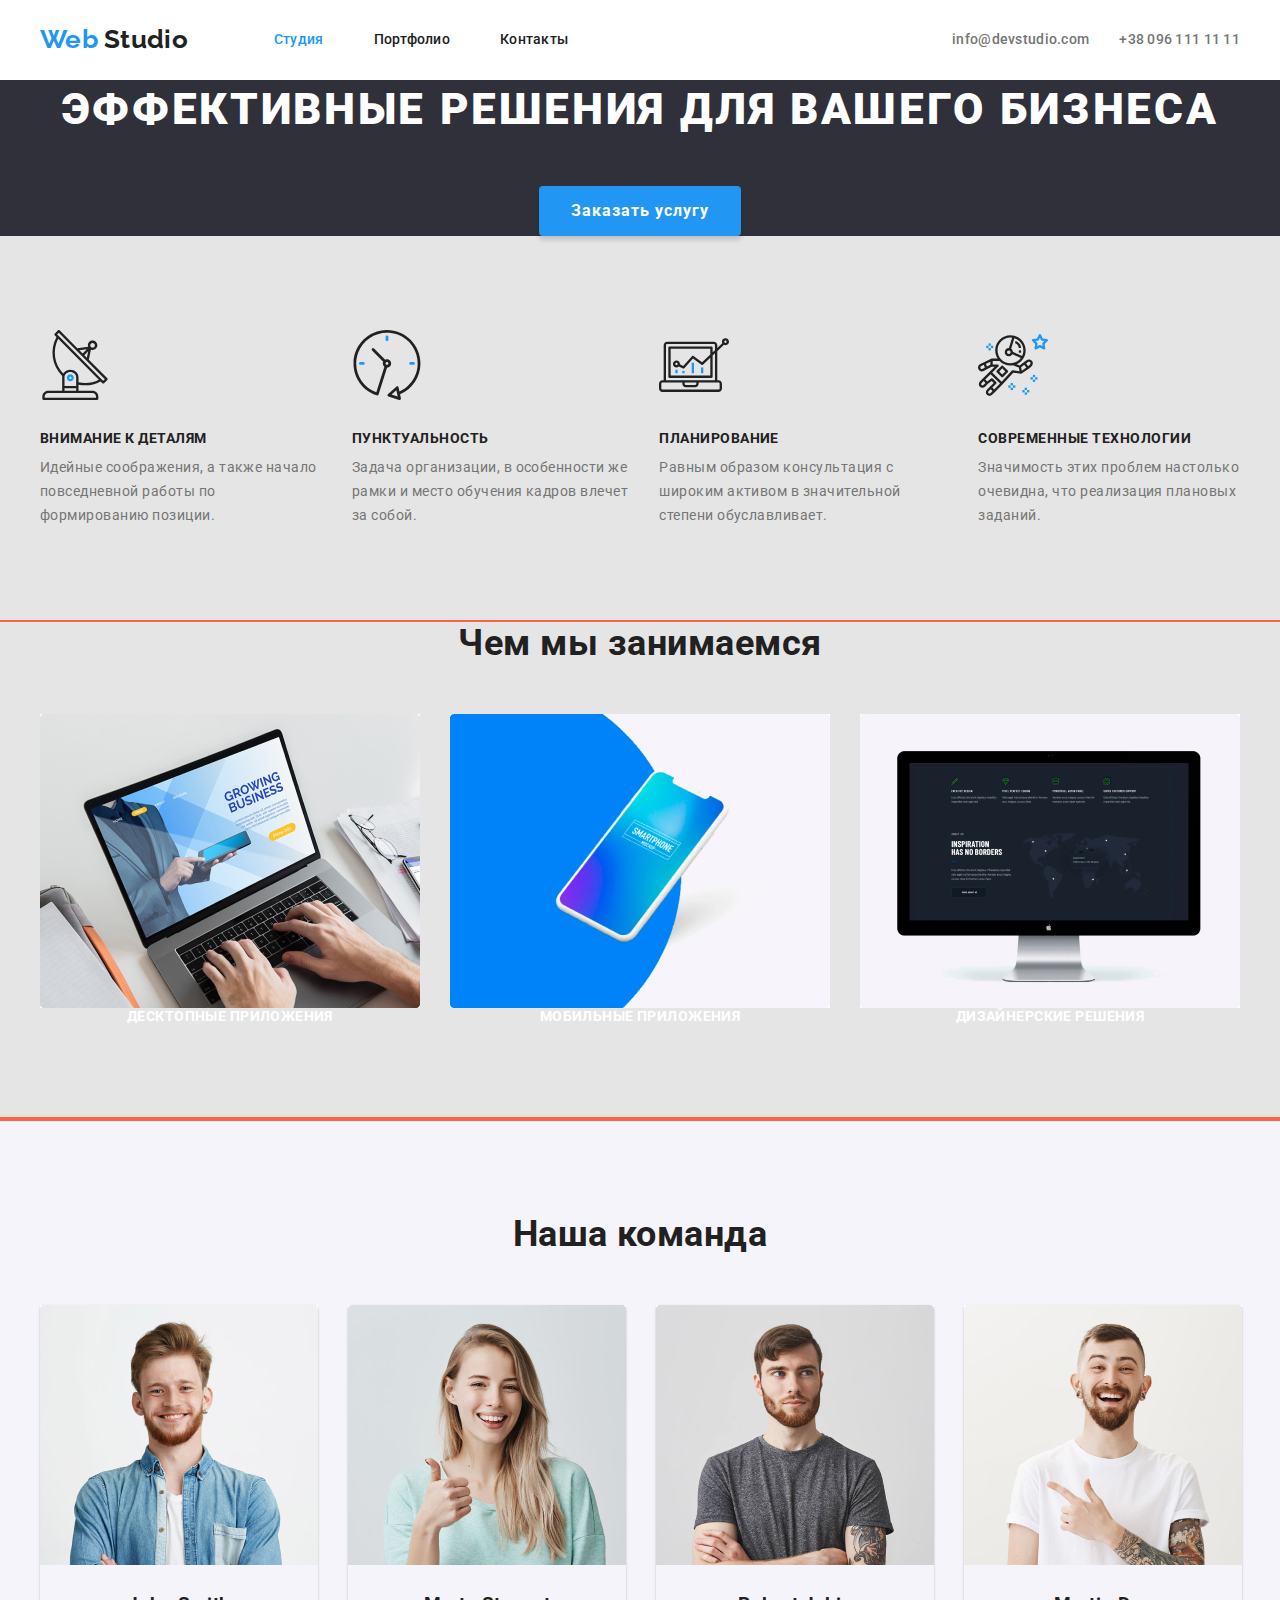
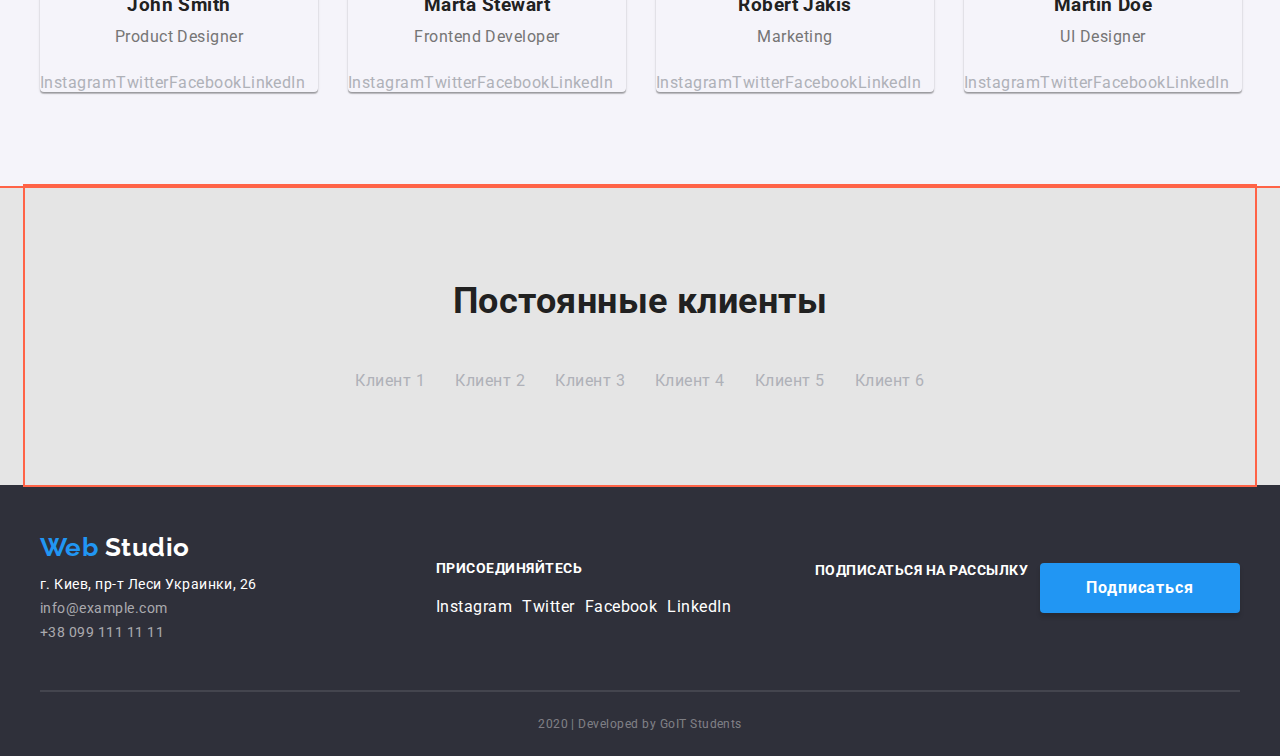
==== commit 58361448: "ДЗ_3 добавляет блоки и флекс-боксы" ====
--- a/index.html
+++ b/index.html
@@ -20,32 +20,42 @@
     <!-- Белый фон -->
     <!--Шапка сайта-->
     <header class="page-header">
-      <div class="container">
+      <div class="container main-nav">
         <nav class="site-nav">
-          <a href="./index.html" class="logo"
+          <a href="./index.html" class="logo link"
             ><span class="logo-web">Web</span> Studio</a
           >
 
-          <ul class="list">
-            <li><a href="./index.html" class="link current">Студия</a></li>
-            <li><a href="./portfolio.html" class="link">Портфолио</a></li>
-            <li><a href="./contacts.html" class="link">Контакты</a></li>
+          <ul class="header-site-nav list">
+            <li class="item">
+              <a href="./index.html" class="link current">Студия</a>
+            </li>
+            <li class="item">
+              <a href="./portfolio.html" class="link">Портфолио</a>
+            </li>
+            <li class="item">
+              <a href="./contacts.html" class="link">Контакты</a>
+            </li>
           </ul>
         </nav>
         <ul class="header-contacts list">
-          <li>
-            <img src="./images/envelope(hover).svg" alt="Электронная почта" />
+          <li class="item">
             <a
               href="mailto:info@devstudio.com"
               aria-label="Электронная почта"
               class="link"
-              >info@devstudio.com</a
             >
-          </li>
-          <li>
-            <img src="./images/smartphone.svg" alt="Телефон" />
-            <a href="tel:+380961111111" aria-label="Телефон" class="link"
-              >+38 096 111 11 11</a
+              <!-- <img
+                src="./images/envelope(hover).svg"
+                alt="Электронная почта"
+              /> -->
+              info@devstudio.com</a
+            >
+          </li>
+          <li class="item">
+            <a href="tel:+380961111111" aria-label="Телефон" class="link">
+              <!-- <img src="./images/smartphone.svg" alt="Телефон" /> -->
+              +38 096 111 11 11</a
             >
           </li>
         </ul>
@@ -66,7 +76,7 @@
         <div class="container">
           <h2 class="title-hiden">Наши преимущества</h2>
           <ul class="advant list">
-            <li>
+            <li class="item">
               <img src="./images/antenna_1.svg" alt="Антенна" />
               <h3 class="title">Внимание к деталям</h3>
               <p>
@@ -74,7 +84,7 @@
                 формированию позиции.
               </p>
             </li>
-            <li>
+            <li class="item">
               <img src="./images/clock_1.svg" alt="Часы" />
               <h3 class="title">Пунктуальность</h3>
               <p>
@@ -82,7 +92,7 @@
                 кадров влечет за собой.
               </p>
             </li>
-            <li>
+            <li class="item">
               <img src="./images/diagram_1.svg" alt="Диаграмма" />
               <h3 class="title">Планирование</h3>
               <p>
@@ -90,7 +100,7 @@
                 степени обуславливает.
               </p>
             </li>
-            <li>
+            <li class="item">
               <img src="./images/astronaut_1.svg" alt="Астронавт" />
               <h3 class="title">Современные технологии</h3>
               <p>
@@ -106,9 +116,9 @@
       <section class="section-occupation">
         <div class="container">
           <h2 class="occupation-title">Чем мы занимаемся</h2>
-          <ul class="list">
-            <li>
-              <a href="#">
+          <ul class="occupation list">
+            <li class="item">
+              <a href="#" class="link">
                 <img
                   src="./images/desktop_apps.jpg"
                   width="380"
@@ -118,8 +128,8 @@
                 <h3 class="title">Десктопные приложения</h3>
               </a>
             </li>
-            <li>
-              <a href="#">
+            <li class="item">
+              <a href="#" class="link">
                 <img
                   src="./images/mobile_apps.jpg"
                   width="380"
@@ -129,8 +139,8 @@
                 <h3 class="title">Мобильные приложения</h3>
               </a>
             </li>
-            <li>
-              <a href="#">
+            <li class="item">
+              <a href="#" class="link">
                 <img
                   src="./images/design_solutions.jpg"
                   width="380"
@@ -150,8 +160,8 @@
       <section class="section-team">
         <div class="container">
           <h2 class="team-title">Наша команда</h2>
-          <ul class="list">
-            <li>
+          <ul class="team list">
+            <li class="item">
               <img
                 src="./images/John_Smith.jpg"
                 width="278"
@@ -160,8 +170,9 @@
               />
               <h3 class="name">John Smith</h3>
               <p class="team-text">Product Designer</p>
+
               <ul class="socials-team list">
-                <li>
+                <li class="socials-item">
                   <a
                     href="https://www.instagram.com/"
                     aria-label="Ссылка на Instagram"
@@ -170,7 +181,7 @@
                     <!-- <img src="./images/instagram.svg" alt="instagram" /> -->
                   </a>
                 </li>
-                <li>
+                <li class="socials-item">
                   <a
                     href="https://twitter.com/"
                     aria-label="Ссылка на Twitter"
@@ -179,7 +190,7 @@
                     <!-- <img src="./images/twitter.svg" alt="twitter" /> -->
                   </a>
                 </li>
-                <li>
+                <li class="socials-item">
                   <a
                     href="https://www.facebook.com"
                     aria-label="Ссылка на Facebook"
@@ -188,7 +199,7 @@
                     <!-- <img src="./images/facebook.svg" alt="facebook" /> -->
                   </a>
                 </li>
-                <li>
+                <li class="socials-item">
                   <a
                     href="https://www.linkedin.com/"
                     aria-label="Ссылка на LinkedIn"
@@ -200,7 +211,7 @@
               </ul>
             </li>
 
-            <li>
+            <li class="item">
               <img
                 src="./images/Marta_Stewart.jpg"
                 width="278"
@@ -210,7 +221,7 @@
               <h3 class="name">Marta Stewart</h3>
               <p class="team-text">Frontend Developer</p>
               <ul class="socials-team list">
-                <li>
+                <li class="socials-item">
                   <a
                     href="https://www.instagram.com/"
                     aria-label="Ссылка на Instagram"
@@ -219,7 +230,7 @@
                     <!-- <img src="./images/instagram.svg" alt="instagram" /> -->
                   </a>
                 </li>
-                <li>
+                <li class="socials-item">
                   <a
                     href="https://twitter.com/"
                     aria-label="Ссылка на Twitter"
@@ -228,7 +239,7 @@
                     <!-- <img src="./images/twitter.svg" alt="twitter" /> -->
                   </a>
                 </li>
-                <li>
+                <li class="socials-item">
                   <a
                     href="https://www.facebook.com"
                     aria-label="Ссылка на Facebook"
@@ -237,7 +248,7 @@
                     <!-- <img src="./images/facebook.svg" alt="facebook" /> -->
                   </a>
                 </li>
-                <li>
+                <li class="socials-item">
                   <a
                     href="https://www.linkedin.com/"
                     aria-label="Ссылка на LinkedIn"
@@ -249,7 +260,7 @@
               </ul>
             </li>
 
-            <li>
+            <li class="item">
               <img
                 src="./images/Robert_Jakis.jpg"
                 width="278"
@@ -259,7 +270,7 @@
               <h3 class="name">Robert Jakis</h3>
               <p class="team-text">Marketing</p>
               <ul class="socials-team list">
-                <li>
+                <li class="socials-item">
                   <a
                     href="https://www.instagram.com/"
                     aria-label="Ссылка на Instagram"
@@ -268,7 +279,7 @@
                     <!-- <img src="./images/instagram.svg" alt="instagram" /> -->
                   </a>
                 </li>
-                <li>
+                <li class="socials-item">
                   <a
                     href="https://twitter.com/"
                     aria-label="Ссылка на Twitter"
@@ -277,7 +288,7 @@
                     <!-- <img src="./images/twitter.svg" alt="twitter" /> -->
                   </a>
                 </li>
-                <li>
+                <li class="socials-item">
                   <a
                     href="https://www.facebook.com"
                     aria-label="Ссылка на Facebook"
@@ -286,7 +297,7 @@
                     <!-- <img src="./images/facebook.svg" alt="facebook" /> -->
                   </a>
                 </li>
-                <li>
+                <li class="socials-item">
                   <a
                     href="https://www.linkedin.com/"
                     aria-label="Ссылка на LinkedIn"
@@ -298,7 +309,7 @@
               </ul>
             </li>
 
-            <li>
+            <li class="item">
               <img
                 src="./images/Martin_Doe.jpg"
                 width="278"
@@ -308,7 +319,7 @@
               <h3 class="name">Martin Doe</h3>
               <p class="team-text">UI Designer</p>
               <ul class="socials-team list">
-                <li>
+                <li class="socials-item">
                   <a
                     href="https://www.instagram.com/"
                     aria-label="Ссылка на Instagram"
@@ -317,7 +328,7 @@
                     <!-- <img src="./images/instagram.svg" alt="instagram" /> -->
                   </a>
                 </li>
-                <li>
+                <li class="socials-item">
                   <a
                     href="https://twitter.com/"
                     aria-label="Ссылка на Twitter"
@@ -326,7 +337,7 @@
                     <!-- <img src="./images/twitter.svg" alt="twitter" /> -->
                   </a>
                 </li>
-                <li>
+                <li class="socials-item">
                   <a
                     href="https://www.facebook.com"
                     aria-label="Ссылка на Facebook"
@@ -335,7 +346,7 @@
                     <!-- <img src="./images/facebook.svg" alt="facebook" /> -->
                   </a>
                 </li>
-                <li>
+                <li class="socials-item">
                   <a
                     href="https://www.linkedin.com/"
                     aria-label="Ссылка на LinkedIn"
@@ -355,37 +366,37 @@
         <h2 class="customers-title">Постоянные клиенты</h2>
 
         <ul class="customers-logo list">
-          <li>
+          <li class="item">
             <a href="#" aria-label="Клиент 1" class="link"
               >Клиент 1
               <!-- <img src="./images/Client_1.svg" alt="Клиент 1" /> -->
             </a>
           </li>
-          <li>
+          <li class="item">
             <a href="#" aria-label="Клиент 2" class="link"
               >Клиент 2
               <!-- <img src="./images/Client_2.svg" alt="Клиент 2" /> -->
             </a>
           </li>
-          <li>
+          <li class="item">
             <a href="#" aria-label="Клиент 3" class="link"
               >Клиент 3
               <!-- <img src="./images/Client_3.svg" alt="Клиент 3" /> -->
             </a>
           </li>
-          <li>
+          <li class="item">
             <a href="#" aria-label="Клиент 4" class="link"
               >Клиент 4
               <!-- <img src="./images/Client_4.svg" alt="Клиент 4" /> -->
             </a>
           </li>
-          <li>
+          <li class="item">
             <a href="#" aria-label="Клиент 5" class="link"
               >Клиент 5
               <!-- <img src="./images/Client_5.svg" alt="Клиент 5" /> -->
             </a>
           </li>
-          <li>
+          <li class="item">
             <a href="#" aria-label="Клиент 6" class="link"
               >Клиент 6
               <!-- <img src="./images/Client_6.svg" alt="Клиент 6" /> -->
@@ -398,65 +409,80 @@
     <!--Футер-->
     <footer class="footer">
       <div class="container">
-        <a href="./index.html" class="logo"
-          ><span class="logo-web">Web</span>
-          <span class="logo-studio">Studio</span></a
-        >
-
-        <address class="address">
-          г. Киев, пр-т Леси Украинки, 26 <br />
-          <a href="mailto:info@example.com" class="footer-contacts"
-            >info@example.com</a
+        <div class="address-container">
+          <a href="./index.html" class="logo link"
+            ><span class="logo-web">Web</span>
+            <span class="logo-studio">Studio</span></a
           >
-          <br />
-          <a href="tel:+380991111111" class="footer-contacts"
-            >+38 099 111 11 11</a
-          >
-        </address>
-
-        <b class="call-to-action">присоединяйтесь</b>
-        <ul class="socials list">
-          <li>
-            <a
-              href="https://www.instagram.com/"
-              aria-label="Ссылка на Instagram"
-              class="link"
-              >Instagram
-              <!-- <img src="./images/instagram_white.svg" alt="Instagram" /> -->
-            </a>
-          </li>
-          <li>
-            <a
-              href="https://twitter.com/"
-              aria-label="Ссылка на Twitter"
-              class="link"
-              >Twitter
-              <!-- <img src="./images/twitter_white.svg" alt="Twitter" /> -->
-            </a>
-          </li>
-          <li>
-            <a
-              href="https://www.facebook.com"
-              aria-label="Ссылка на Facebook"
-              class="link"
-              >Facebook
-              <!-- <img src="./images/facebook_white.svg" alt="Facebook" /> -->
-            </a>
-          </li>
-          <li>
-            <a
-              href="https://www.linkedin.com/"
-              aria-label="Ссылка на LinkedIn"
-              class="link"
-              >LinkedIn
-              <!-- <img src="./images/linkedin_white.svg" alt="LinkedIn" /> -->
-            </a>
-          </li>
-        </ul>
-
-        <b class="call-to-action">подписаться на рассылку</b>
-
-        <a href="#" class="footer-button">Подписаться</a>
+
+          <address class="address">
+            г. Киев, пр-т Леси Украинки, 26 <br />
+            <a href="mailto:info@example.com" class="footer-contacts link"
+              >info@example.com</a
+            >
+            <br />
+            <a href="tel:+380991111111" class="footer-contacts link"
+              >+38 099 111 11 11</a
+            >
+          </address>
+        </div>
+
+        <div class="call-to-action-socials">
+          <b class="call-to-action">присоединяйтесь</b>
+          <ul class="socials list">
+            <li class="item">
+              <a
+                href="https://www.instagram.com/"
+                aria-label="Ссылка на Instagram"
+                class="link"
+                >Instagram
+                <!-- <img src="./images/instagram_white.svg" alt="Instagram" /> -->
+              </a>
+            </li>
+            <li class="item">
+              <a
+                href="https://twitter.com/"
+                aria-label="Ссылка на Twitter"
+                class="link"
+                >Twitter
+                <!-- <img src="./images/twitter_white.svg" alt="Twitter" /> -->
+              </a>
+            </li>
+            <li class="item">
+              <a
+                href="https://www.facebook.com"
+                aria-label="Ссылка на Facebook"
+                class="link"
+                >Facebook
+                <!-- <img src="./images/facebook_white.svg" alt="Facebook" /> -->
+              </a>
+            </li>
+            <li class="item">
+              <a
+                href="https://www.linkedin.com/"
+                aria-label="Ссылка на LinkedIn"
+                class="link"
+                >LinkedIn
+                <!-- <img src="./images/linkedin_white.svg" alt="LinkedIn" /> -->
+              </a>
+            </li>
+          </ul>
+        </div>
+
+        <div class="call-to-action-apeal">
+          <b class="call-to-action">подписаться на рассылку</b>
+
+          <a href="#" class="footer-button">Подписаться</a>
+        </div>
+
+        <div
+          style="
+            width: 1200px;
+            border-top: 1px solid rgba(255, 255, 255, 0.1);
+            border-bottom: 1px solid rgba(255, 255, 255, 0.1);
+            margin: 0 auto;
+          "
+        ></div>
 
         <p class="copy">2020 | Developed by GoIT Students</p>
       </div>
--- a/css/common.css
+++ b/css/common.css
@@ -33,7 +33,7 @@
   letter-spacing: 0.03em;
 }
 
-a {
+.link {
   color: var(--primary-text-color);
   text-decoration: none;
 }
@@ -51,12 +51,22 @@
   margin: 0;
 }
 
+img {
+  display: block;
+}
+
 /* Header */
 .page-header {
   background-color: var(--header-bg-color);
 }
+
+.main-nav {
+  display: flex;
+}
+
 .container {
-  outline: 2px solid tomato;
+  /* outline: 2px solid tomato; */
+
   margin-left: auto;
   margin-right: auto;
   width: 1230px;
@@ -72,7 +82,7 @@
   font-style: normal;
   font-weight: bold;
   font-size: 26px;
-  line-height: 1.19;
+  /* line-height: 1.19; */
 }
 .logo .logo-web {
   color: var(--logo-color);
@@ -80,6 +90,9 @@
 
 /* Navigation */
 .site-nav {
+  display: flex;
+  align-items: center;
+
   color: var(--primary-text-color);
 
   font-weight: 500;
@@ -87,22 +100,54 @@
   line-height: 1.14;
   letter-spacing: 0.02em;
 }
-.site-nav .link:hover,
-.site-nav .link:focus {
-  color: var(--accent-color);
-}
-.site-nav .link.current {
+
+.header-site-nav {
+  display: flex;
+  margin-left: 86px;
+}
+
+/* .site-nav .item + .item {
+  margin-left: 50px;
+} */
+
+.site-nav .item:not(:last-child) {
+  margin-right: 50px;
+}
+.header-site-nav .link,
+.header-contacts .link {
+  display: block;
+  padding-top: 32px;
+  padding-bottom: 32px;
+}
+
+.header-site-nav .link:hover,
+.header-site-nav .link:focus {
+  color: var(--accent-color);
+}
+.header-site-nav .link.current {
   color: var(--accent-color);
 }
 
 /* Fast contacts */
 .header-contacts {
-  color: var(--secondary-text-color);
+  display: flex;
+  align-items: center;
+  margin-left: auto;
+
   font-weight: 500;
   font-size: 14px;
   line-height: 1.14;
   letter-spacing: 0.02em;
 }
+
+.header-contacts .link {
+  color: var(--secondary-text-color);
+}
+
+.header-contacts .item + .item {
+  margin-left: 30px;
+}
+
 .header-contacts .link:hover,
 .header-contacts .link:focus {
   color: var(--accent-color);
@@ -114,11 +159,34 @@
   background-color: var(--tertiary-bg-color); /* временно */
 }
 
-footer > .logo {
+.footer .container {
+  display: flex;
+  align-items: center;
+  flex-wrap: wrap;
+}
+
+.call-to-action-socials .socials {
+  display: flex;
+}
+
+.call-to-action-apeal {
+  display: flex;
+  margin-left: auto;
+}
+
+.address-container {
+  padding-top: 48px;
+  padding-bottom: 46px;
+  margin-right: 179px;
+}
+.footer > .logo {
   font-weight: bold;
   font-size: 22px;
   line-height: 1.18;
 }
+.footer .logo.link {
+  margin-bottom: 10px;
+}
 .logo-studio {
   color: var(--tertiary-text-color);
 }
@@ -128,11 +196,16 @@
 
   font-size: 14px;
   line-height: 1.71;
+
+  font-style: normal;
 }
 .footer-contacts {
   color: rgba(255, 255, 255, 0.6);
 }
 
+.call-to-action-socials {
+}
+
 .call-to-action {
   font-weight: bold;
   font-size: 14px;
@@ -142,6 +215,11 @@
   display: inline-block;
   margin-bottom: 21px;
 }
+
+.socials.list .item + .item {
+  margin-left: 10px;
+}
+
 .socials .link {
   color: var(--tertiary-text-color);
 }
@@ -150,6 +228,8 @@
   color: var(--accent-color);
 }
 .copy {
+  margin: 20px auto;
+
   font-size: 12px;
   line-height: 2;
   text-align: center;
@@ -171,6 +251,7 @@
   text-align: center;
 
   display: inline-block;
+  margin-left: 12px;
 
   min-width: 200px;
   padding: 9px 44px;
--- a/css/main.css
+++ b/css/main.css
@@ -1,13 +1,14 @@
 /* Hero */
 .hero {
-  /* background-color: var(--tertiary-bg-color); */
-  width: 1600px;
-  text-align: center;
-  margin: 0 auto;
-
-  outline: 2px solid tomato;
+  background-color: var(--tertiary-bg-color); /* временно */
+  /* width: 1600px; */
+  text-align: center;
+  /* margin: 0 auto; */
 }
 .hero-title {
+  margin-top: 0;
+  margin-bottom: 46px;
+
   color: var(--title-text-color);
 
   font-weight: 900;
@@ -15,8 +16,6 @@
   line-height: 1.36;
   letter-spacing: 0.06em;
   text-transform: uppercase;
-
-  margin-bottom: 46px;
 }
 
 /* Button */
@@ -49,9 +48,6 @@
 }
 
 /* Our advantages */
-.section-advant {
-  outline: 2px solid tomato;
-}
 
 .section-advant > .container {
   padding-top: 94px;
@@ -59,7 +55,11 @@
 }
 
 .title-hiden {
-  /* display: none; */
+  display: none;
+}
+
+.advant .item {
+  width: calc (100%/4);
 }
 
 .advant .title {
@@ -68,11 +68,22 @@
   line-height: 1.2;
   text-transform: uppercase;
 
-  margin-top: 30px;
   margin-bottom: 10px;
 }
 
-.advant.list p {
+.advant.list {
+  display: flex;
+}
+
+.advant .item + .item {
+  margin-left: 30px;
+}
+
+.advant img {
+  margin-bottom: 30px;
+}
+
+.advant p {
   color: var(--secondary-text-color);
 
   font-size: 14px;
@@ -85,6 +96,7 @@
 }
 
 .section-occupation > .container {
+  padding-top: 0;
   padding-bottom: 94px;
 }
 
@@ -96,9 +108,22 @@
 
   margin-bottom: 50px;
 }
+
+.occupation.list {
+  display: flex;
+}
+
+.occupation.list .item {
+  border-radius: 4px;
+}
+
+.occupation .item + .item {
+  margin-left: 30px;
+}
+
 .section-occupation .title {
   color: var(--tertiary-text-color);
-  background-color: rgba(47, 48, 58, 0.8); /* временно */
+  /* background-color: rgba(47, 48, 58, 0.8); временно */
 
   font-weight: bold;
   font-size: 14px;
@@ -130,10 +155,29 @@
 
   margin-bottom: 50px;
 }
+.team.list {
+  display: flex;
+}
+
+.team.list .item {
+  border-radius: 4px;
+  box-shadow: 0px 2px 1px rgba(0, 0, 0, 0.2), 0px 1px 1px rgba(0, 0, 0, 0.14),
+    0px 1px 3px rgba(0, 0, 0, 0.12);
+}
+
+.team.list .item + .item {
+  margin-left: 30px;
+}
 
 .name {
   margin-top: 30px;
   margin-bottom: 10px;
+}
+
+.socials-item {
+  margin: 0;
+  /* display: block; */
+  justify-content: space-evenly;
 }
 
 .team-text {
@@ -154,6 +198,10 @@
   color: var(--accent-color);
 }
 
+.socials-team {
+  display: flex;
+}
+
 /* Our customers */
 .section-customers {
   outline: 2px solid tomato;
@@ -172,6 +220,15 @@
 
   margin-bottom: 50px;
 }
+.customers-logo.list {
+  display: flex;
+  justify-content: center;
+}
+
+.customers-logo .item + .item {
+  margin-left: 30px;
+}
+
 .customers-logo .link {
   color: #afb1b8; /* временно */
 }
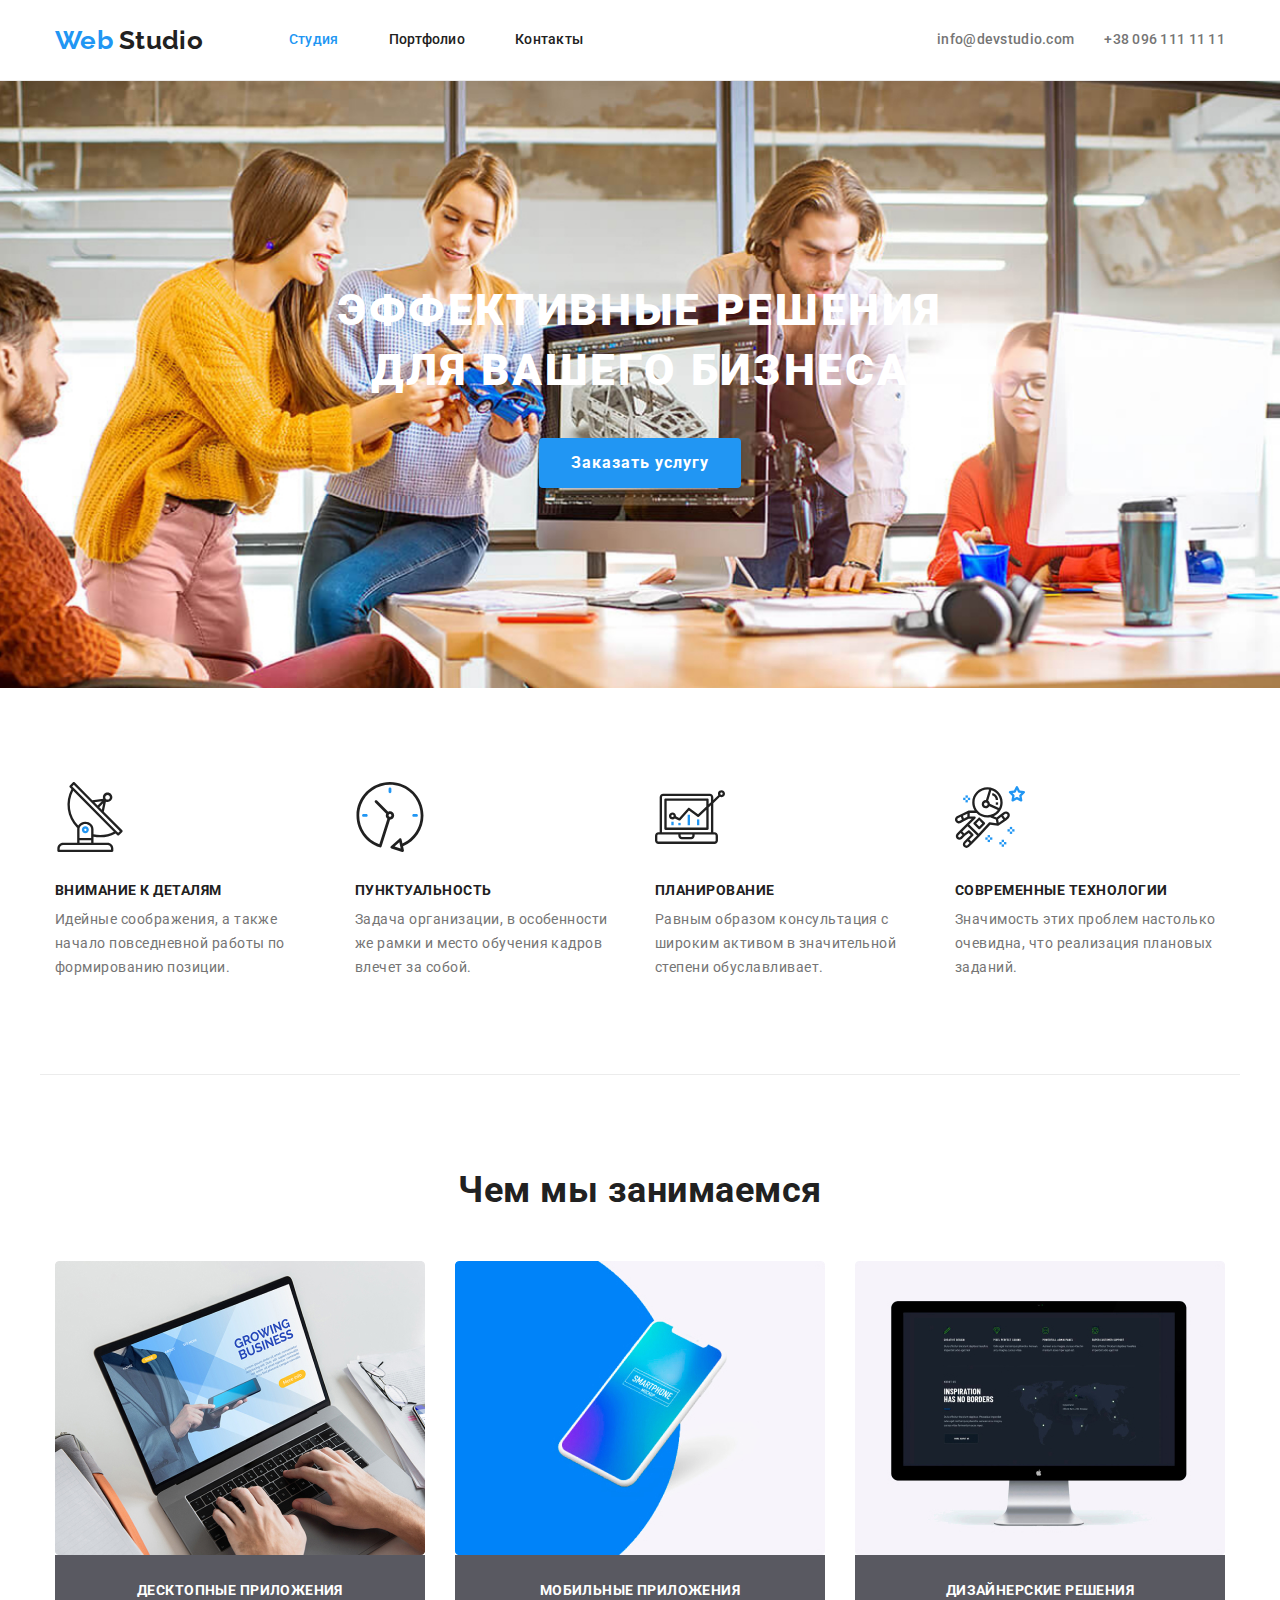
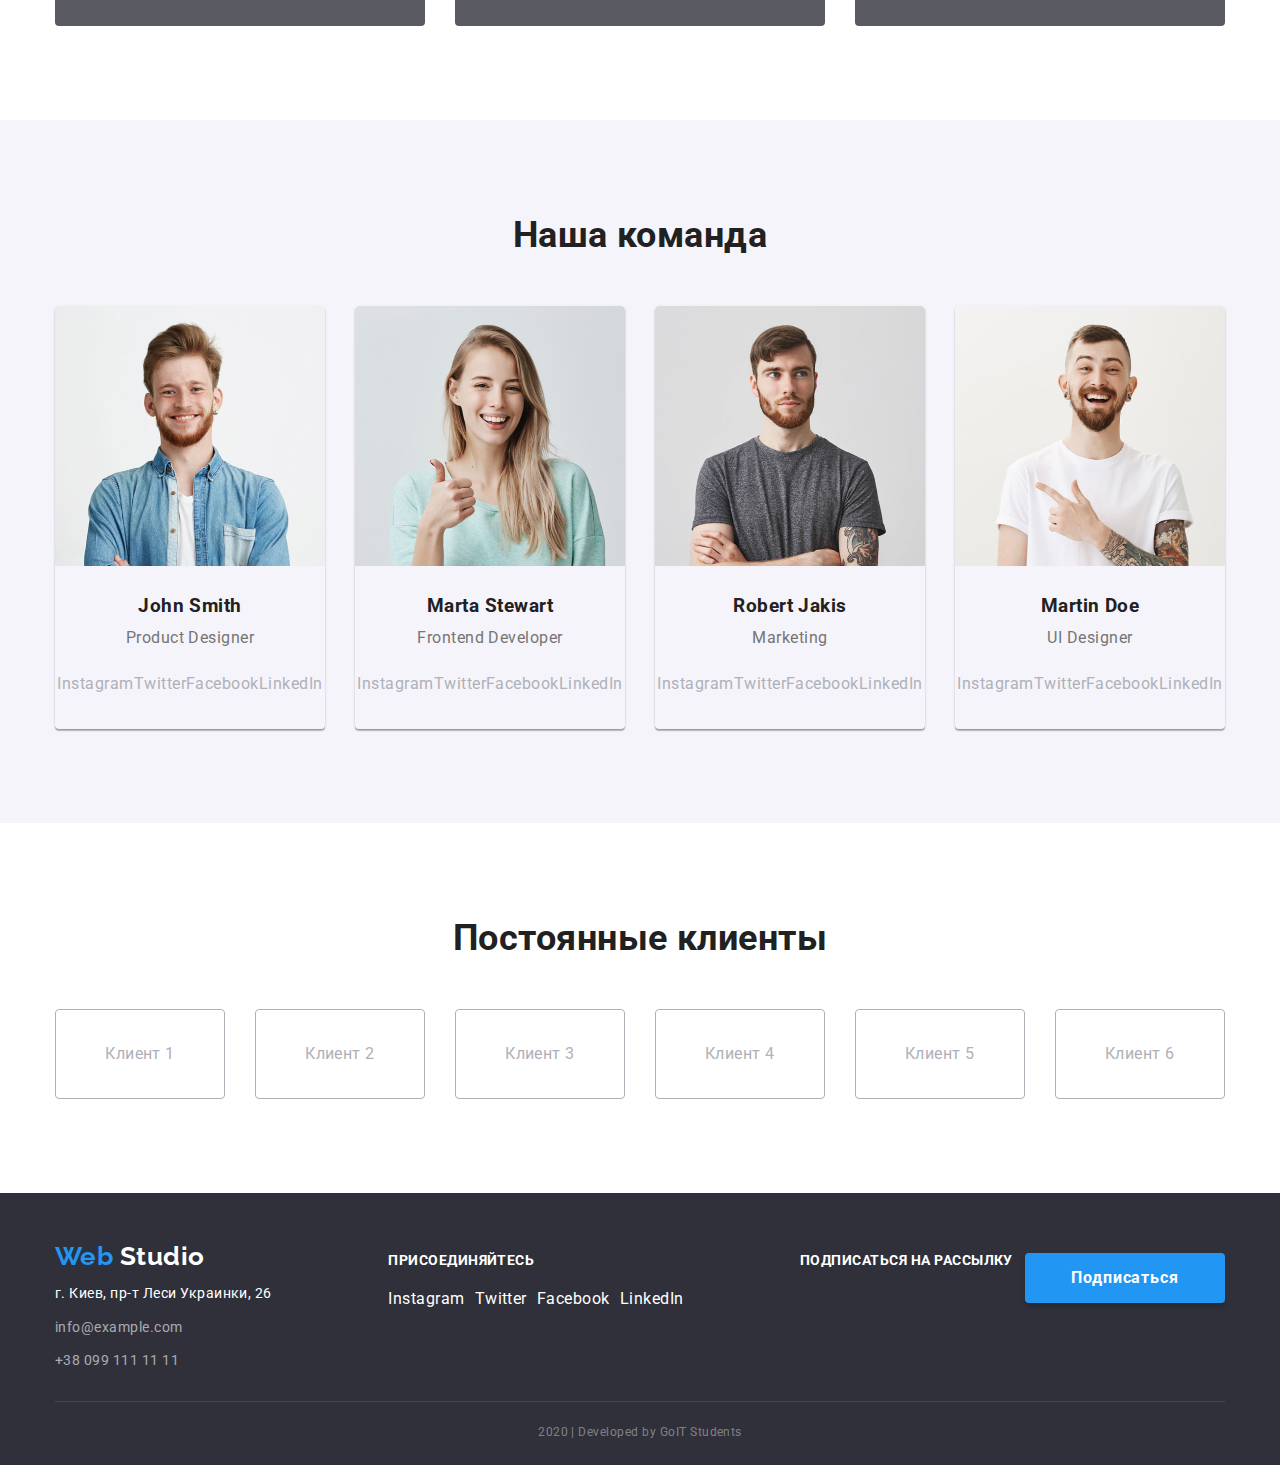
==== commit 85761dbe: "добавляет изменения в новом макете" ====
--- a/index.html
+++ b/index.html
@@ -45,10 +45,7 @@
               aria-label="Электронная почта"
               class="link"
             >
-              <!-- <img
-                src="./images/envelope(hover).svg"
-                alt="Электронная почта"
-              /> -->
+              <!-- <img src="./images/envelope(hover).svg" alt="Электронная почта" /> -->
               info@devstudio.com</a
             >
           </li>
@@ -65,8 +62,10 @@
     <main class="page-content">
       <!--Герой-->
       <section class="hero">
-        <h1 class="hero-title">эффективные решения для вашего бизнеса</h1>
-        <a href="#" class="hero-button">Заказать услугу</a>
+        <div class="hero-content container">
+          <h1 class="hero-title">эффективные решения для вашего бизнеса</h1>
+          <a href="#" class="hero-button">Заказать услугу</a>
+        </div>
       </section>
 
       <!-- Светло-серый фон -->
@@ -74,7 +73,7 @@
       <!--Наши преимущества-->
       <section class="section-advant">
         <div class="container">
-          <h2 class="title-hiden">Наши преимущества</h2>
+          <h2 class="visually-hidden">Наши преимущества</h2>
           <ul class="advant list">
             <li class="item">
               <img src="./images/antenna_1.svg" alt="Антенна" />
@@ -121,7 +120,7 @@
               <a href="#" class="link">
                 <img
                   src="./images/desktop_apps.jpg"
-                  width="380"
+                  width="370"
                   height="294"
                   alt="Десктопные приложения"
                 />
@@ -132,7 +131,7 @@
               <a href="#" class="link">
                 <img
                   src="./images/mobile_apps.jpg"
-                  width="380"
+                  width="370"
                   height="294"
                   alt="Мобильные приложения"
                 />
@@ -143,7 +142,7 @@
               <a href="#" class="link">
                 <img
                   src="./images/design_solutions.jpg"
-                  width="380"
+                  width="370"
                   height="294"
                   alt="Дизайнерские решения"
                 />
@@ -160,202 +159,211 @@
       <section class="section-team">
         <div class="container">
           <h2 class="team-title">Наша команда</h2>
+
           <ul class="team list">
             <li class="item">
               <img
                 src="./images/John_Smith.jpg"
-                width="278"
+                width="270"
                 height="260"
                 alt="Джон Смит"
               />
-              <h3 class="name">John Smith</h3>
-              <p class="team-text">Product Designer</p>
-
-              <ul class="socials-team list">
-                <li class="socials-item">
-                  <a
-                    href="https://www.instagram.com/"
-                    aria-label="Ссылка на Instagram"
-                    class="link"
-                    >Instagram
-                    <!-- <img src="./images/instagram.svg" alt="instagram" /> -->
-                  </a>
-                </li>
-                <li class="socials-item">
-                  <a
-                    href="https://twitter.com/"
-                    aria-label="Ссылка на Twitter"
-                    class="link"
-                    >Twitter
-                    <!-- <img src="./images/twitter.svg" alt="twitter" /> -->
-                  </a>
-                </li>
-                <li class="socials-item">
-                  <a
-                    href="https://www.facebook.com"
-                    aria-label="Ссылка на Facebook"
-                    class="link"
-                    >Facebook
-                    <!-- <img src="./images/facebook.svg" alt="facebook" /> -->
-                  </a>
-                </li>
-                <li class="socials-item">
-                  <a
-                    href="https://www.linkedin.com/"
-                    aria-label="Ссылка на LinkedIn"
-                    class="link"
-                    >LinkedIn
-                    <!-- <img src="./images/linkedin.svg" alt="linkedin" /> -->
-                  </a>
-                </li>
-              </ul>
+              <div class="card-content">
+                <h3 class="name">John Smith</h3>
+                <p class="team-text">Product Designer</p>
+
+                <ul class="socials-team list">
+                  <li class="item">
+                    <a
+                      href="https://www.instagram.com/"
+                      aria-label="Ссылка на Instagram"
+                      class="link"
+                      >Instagram
+                      <!-- <img src="./images/instagram.svg" alt="instagram" /> -->
+                    </a>
+                  </li>
+                  <li class="item">
+                    <a
+                      href="https://twitter.com/"
+                      aria-label="Ссылка на Twitter"
+                      class="link"
+                      >Twitter
+                      <!-- <img src="./images/twitter.svg" alt="twitter" /> -->
+                    </a>
+                  </li>
+                  <li class="item">
+                    <a
+                      href="https://www.facebook.com"
+                      aria-label="Ссылка на Facebook"
+                      class="link"
+                      >Facebook
+                      <!-- <img src="./images/facebook.svg" alt="facebook" /> -->
+                    </a>
+                  </li>
+                  <li class="item">
+                    <a
+                      href="https://www.linkedin.com/"
+                      aria-label="Ссылка на LinkedIn"
+                      class="link"
+                      >LinkedIn
+                      <!-- <img src="./images/linkedin.svg" alt="linkedin" /> -->
+                    </a>
+                  </li>
+                </ul>
+              </div>
             </li>
 
             <li class="item">
               <img
                 src="./images/Marta_Stewart.jpg"
-                width="278"
+                width="270"
                 height="260"
                 alt="Марта Стюарт"
               />
-              <h3 class="name">Marta Stewart</h3>
-              <p class="team-text">Frontend Developer</p>
-              <ul class="socials-team list">
-                <li class="socials-item">
-                  <a
-                    href="https://www.instagram.com/"
-                    aria-label="Ссылка на Instagram"
-                    class="link"
-                    >Instagram
-                    <!-- <img src="./images/instagram.svg" alt="instagram" /> -->
-                  </a>
-                </li>
-                <li class="socials-item">
-                  <a
-                    href="https://twitter.com/"
-                    aria-label="Ссылка на Twitter"
-                    class="link"
-                    >Twitter
-                    <!-- <img src="./images/twitter.svg" alt="twitter" /> -->
-                  </a>
-                </li>
-                <li class="socials-item">
-                  <a
-                    href="https://www.facebook.com"
-                    aria-label="Ссылка на Facebook"
-                    class="link"
-                    >Facebook
-                    <!-- <img src="./images/facebook.svg" alt="facebook" /> -->
-                  </a>
-                </li>
-                <li class="socials-item">
-                  <a
-                    href="https://www.linkedin.com/"
-                    aria-label="Ссылка на LinkedIn"
-                    class="link"
-                    >LinkedIn
-                    <!-- <img src="./images/linkedin.svg" alt="linkedin" /> -->
-                  </a>
-                </li>
-              </ul>
+              <div class="card-content">
+                <h3 class="name">Marta Stewart</h3>
+                <p class="team-text">Frontend Developer</p>
+                <ul class="socials-team list">
+                  <li class="item">
+                    <a
+                      href="https://www.instagram.com/"
+                      aria-label="Ссылка на Instagram"
+                      class="link"
+                      >Instagram
+                      <!-- <img src="./images/instagram.svg" alt="instagram" /> -->
+                    </a>
+                  </li>
+                  <li class="item">
+                    <a
+                      href="https://twitter.com/"
+                      aria-label="Ссылка на Twitter"
+                      class="link"
+                      >Twitter
+                      <!-- <img src="./images/twitter.svg" alt="twitter" /> -->
+                    </a>
+                  </li>
+                  <li class="item">
+                    <a
+                      href="https://www.facebook.com"
+                      aria-label="Ссылка на Facebook"
+                      class="link"
+                      >Facebook
+                      <!-- <img src="./images/facebook.svg" alt="facebook" /> -->
+                    </a>
+                  </li>
+                  <li class="item">
+                    <a
+                      href="https://www.linkedin.com/"
+                      aria-label="Ссылка на LinkedIn"
+                      class="link"
+                      >LinkedIn
+                      <!-- <img src="./images/linkedin.svg" alt="linkedin" /> -->
+                    </a>
+                  </li>
+                </ul>
+              </div>
             </li>
 
             <li class="item">
               <img
                 src="./images/Robert_Jakis.jpg"
-                width="278"
+                width="270"
                 height="260"
                 alt="Роберт Джекис"
               />
-              <h3 class="name">Robert Jakis</h3>
-              <p class="team-text">Marketing</p>
-              <ul class="socials-team list">
-                <li class="socials-item">
-                  <a
-                    href="https://www.instagram.com/"
-                    aria-label="Ссылка на Instagram"
-                    class="link"
-                    >Instagram
-                    <!-- <img src="./images/instagram.svg" alt="instagram" /> -->
-                  </a>
-                </li>
-                <li class="socials-item">
-                  <a
-                    href="https://twitter.com/"
-                    aria-label="Ссылка на Twitter"
-                    class="link"
-                    >Twitter
-                    <!-- <img src="./images/twitter.svg" alt="twitter" /> -->
-                  </a>
-                </li>
-                <li class="socials-item">
-                  <a
-                    href="https://www.facebook.com"
-                    aria-label="Ссылка на Facebook"
-                    class="link"
-                    >Facebook
-                    <!-- <img src="./images/facebook.svg" alt="facebook" /> -->
-                  </a>
-                </li>
-                <li class="socials-item">
-                  <a
-                    href="https://www.linkedin.com/"
-                    aria-label="Ссылка на LinkedIn"
-                    class="link"
-                    >LinkedIn
-                    <!-- <img src="./images/linkedin.svg" alt="linkedin" /> -->
-                  </a>
-                </li>
-              </ul>
+              <div class="card-content">
+                <h3 class="name">Robert Jakis</h3>
+                <p class="team-text">Marketing</p>
+                <ul class="socials-team list">
+                  <li class="item">
+                    <a
+                      href="https://www.instagram.com/"
+                      aria-label="Ссылка на Instagram"
+                      class="link"
+                      >Instagram
+                      <!-- <img src="./images/instagram.svg" alt="instagram" /> -->
+                    </a>
+                  </li>
+                  <li class="item">
+                    <a
+                      href="https://twitter.com/"
+                      aria-label="Ссылка на Twitter"
+                      class="link"
+                      >Twitter
+                      <!-- <img src="./images/twitter.svg" alt="twitter" /> -->
+                    </a>
+                  </li>
+                  <li class="item">
+                    <a
+                      href="https://www.facebook.com"
+                      aria-label="Ссылка на Facebook"
+                      class="link"
+                      >Facebook
+                      <!-- <img src="./images/facebook.svg" alt="facebook" /> -->
+                    </a>
+                  </li>
+                  <li class="item">
+                    <a
+                      href="https://www.linkedin.com/"
+                      aria-label="Ссылка на LinkedIn"
+                      class="link"
+                      >LinkedIn
+                      <!-- <img src="./images/linkedin.svg" alt="linkedin" /> -->
+                    </a>
+                  </li>
+                </ul>
+              </div>
             </li>
 
             <li class="item">
               <img
                 src="./images/Martin_Doe.jpg"
-                width="278"
+                width="270"
                 height="260"
                 alt="Мартин Дое"
               />
-              <h3 class="name">Martin Doe</h3>
-              <p class="team-text">UI Designer</p>
-              <ul class="socials-team list">
-                <li class="socials-item">
-                  <a
-                    href="https://www.instagram.com/"
-                    aria-label="Ссылка на Instagram"
-                    class="link"
-                    >Instagram
-                    <!-- <img src="./images/instagram.svg" alt="instagram" /> -->
-                  </a>
-                </li>
-                <li class="socials-item">
-                  <a
-                    href="https://twitter.com/"
-                    aria-label="Ссылка на Twitter"
-                    class="link"
-                    >Twitter
-                    <!-- <img src="./images/twitter.svg" alt="twitter" /> -->
-                  </a>
-                </li>
-                <li class="socials-item">
-                  <a
-                    href="https://www.facebook.com"
-                    aria-label="Ссылка на Facebook"
-                    class="link"
-                    >Facebook
-                    <!-- <img src="./images/facebook.svg" alt="facebook" /> -->
-                  </a>
-                </li>
-                <li class="socials-item">
-                  <a
-                    href="https://www.linkedin.com/"
-                    aria-label="Ссылка на LinkedIn"
-                    class="link"
-                    >LinkedIn
-                    <!-- <img src="./images/linkedin.svg" alt="linkedin" /> -->
-                  </a>
-                </li>
-              </ul>
+              <div class="card-content">
+                <h3 class="name">Martin Doe</h3>
+                <p class="team-text">UI Designer</p>
+                <ul class="socials-team list">
+                  <li class="item">
+                    <a
+                      href="https://www.instagram.com/"
+                      aria-label="Ссылка на Instagram"
+                      class="link"
+                      >Instagram
+                      <!-- <img src="./images/instagram.svg" alt="instagram" /> -->
+                    </a>
+                  </li>
+                  <li class="item">
+                    <a
+                      href="https://twitter.com/"
+                      aria-label="Ссылка на Twitter"
+                      class="link"
+                      >Twitter
+                      <!-- <img src="./images/twitter.svg" alt="twitter" /> -->
+                    </a>
+                  </li>
+                  <li class="item">
+                    <a
+                      href="https://www.facebook.com"
+                      aria-label="Ссылка на Facebook"
+                      class="link"
+                      >Facebook
+                      <!-- <img src="./images/facebook.svg" alt="facebook" /> -->
+                    </a>
+                  </li>
+                  <li class="item">
+                    <a
+                      href="https://www.linkedin.com/"
+                      aria-label="Ссылка на LinkedIn"
+                      class="link"
+                      >LinkedIn
+                      <!-- <img src="./images/linkedin.svg" alt="linkedin" /> -->
+                    </a>
+                  </li>
+                </ul>
+              </div>
             </li>
           </ul>
         </div>
@@ -407,20 +415,17 @@
     </main>
 
     <!--Футер-->
-    <footer class="footer">
+    <footer class="page-footer">
       <div class="container">
         <div class="address-container">
-          <a href="./index.html" class="logo link"
-            ><span class="logo-web">Web</span>
-            <span class="logo-studio">Studio</span></a
-          >
-
           <address class="address">
-            г. Киев, пр-т Леси Украинки, 26 <br />
+            <a href="./index.html" class="logo inverse link"
+              ><span class="logo-web">Web </span>Studio</a
+            >
+            <p>г. Киев, пр-т Леси Украинки, 26</p>
             <a href="mailto:info@example.com" class="footer-contacts link"
               >info@example.com</a
             >
-            <br />
             <a href="tel:+380991111111" class="footer-contacts link"
               >+38 099 111 11 11</a
             >
@@ -474,17 +479,7 @@
 
           <a href="#" class="footer-button">Подписаться</a>
         </div>
-
-        <div
-          style="
-            width: 1200px;
-            border-top: 1px solid rgba(255, 255, 255, 0.1);
-            border-bottom: 1px solid rgba(255, 255, 255, 0.1);
-            margin: 0 auto;
-          "
-        ></div>
-
-        <p class="copy">2020 | Developed by GoIT Students</p>
+        <p class="copy container">2020 | Developed by GoIT Students</p>
       </div>
     </footer>
   </body>
--- a/css/common.css
+++ b/css/common.css
@@ -7,8 +7,7 @@
   --secondary-text-color: #757575;
   --tertiary-text-color: #ffffff;
 
-  --header-bg-color: #ffffff;
-  --primary-bg-color: #e5e5e5;
+  --primary-bg-color: #ffffff;
   --secondary-bg-color: #f5f4fa;
   --tertiary-bg-color: #2f303a;
 }
@@ -49,15 +48,30 @@
   list-style: none;
   padding: 0;
   margin: 0;
+  display: block;
 }
 
 img {
   display: block;
+  max-width: 100%;
+  height: auto;
+}
+
+.visually-hidden {
+  position: absolute;
+  width: 1px;
+  height: 1px;
+  margin: -1px;
+  padding: 0;
+  border: 0;
+  clip: rect(0 0 0 0);
+  overflow: hidden;
 }
 
 /* Header */
 .page-header {
-  background-color: var(--header-bg-color);
+  background-color: var(--primary-bg-color);
+  border-bottom: 1px solid #ececec;
 }
 
 .main-nav {
@@ -69,12 +83,12 @@
 
   margin-left: auto;
   margin-right: auto;
-  width: 1230px;
+  width: 1200px;
   padding-left: 15px;
   padding-right: 15px;
 }
 .logo {
-  display: inline-block;
+  display: block;
 
   color: var(--primary-text-color);
 
@@ -82,8 +96,9 @@
   font-style: normal;
   font-weight: bold;
   font-size: 26px;
-  /* line-height: 1.19; */
-}
+  line-height: 1.19;
+}
+
 .logo .logo-web {
   color: var(--logo-color);
 }
@@ -113,13 +128,16 @@
 .site-nav .item:not(:last-child) {
   margin-right: 50px;
 }
-.header-site-nav .link,
-.header-contacts .link {
+.header-site-nav .link {
   display: block;
   padding-top: 32px;
   padding-bottom: 32px;
 }
 
+.header-contacts .link {
+  display: block;
+}
+
 .header-site-nav .link:hover,
 .header-site-nav .link:focus {
   color: var(--accent-color);
@@ -129,7 +147,7 @@
 }
 
 /* Fast contacts */
-.header-contacts {
+.header-contacts.list {
   display: flex;
   align-items: center;
   margin-left: auto;
@@ -140,12 +158,12 @@
   letter-spacing: 0.02em;
 }
 
-.header-contacts .link {
+.header-contacts.list .link {
   color: var(--secondary-text-color);
 }
 
-.header-contacts .item + .item {
-  margin-left: 30px;
+.header-contacts.list .item:not(:last-child) {
+  margin-right: 30px;
 }
 
 .header-contacts .link:hover,
@@ -154,15 +172,17 @@
 }
 
 /* Footer */
-.footer {
-  color: var(--tertiary-text-color);
-  background-color: var(--tertiary-bg-color); /* временно */
-}
-
-.footer .container {
-  display: flex;
-  align-items: center;
+.page-footer {
+  color: var(--tertiary-text-color);
+  background-color: var(--tertiary-bg-color);
+}
+
+.page-footer .container {
+  display: flex;
+  align-items: baseline;
   flex-wrap: wrap;
+  padding-top: 48px;
+  justify-content: space-between;
 }
 
 .call-to-action-socials .socials {
@@ -171,27 +191,28 @@
 
 .call-to-action-apeal {
   display: flex;
-  margin-left: auto;
+  /* margin-left: auto; */
 }
 
 .address-container {
-  padding-top: 48px;
-  padding-bottom: 46px;
-  margin-right: 179px;
-}
-.footer > .logo {
-  font-weight: bold;
+  padding-bottom: 28px;
+  /* margin-right: 69px; */
+}
+.page-footer > .logo {
   font-size: 22px;
   line-height: 1.18;
 }
-.footer .logo.link {
+.page-footer .logo.link {
   margin-bottom: 10px;
 }
-.logo-studio {
+.logo.inverse {
   color: var(--tertiary-text-color);
 }
 
 .address {
+  display: flex;
+  flex-direction: column;
+
   color: var(--tertiary-text-color);
 
   font-size: 14px;
@@ -199,25 +220,31 @@
 
   font-style: normal;
 }
+
+.address p {
+  margin-bottom: 10px;
+}
+
+.address a:not(:last-child) {
+  margin-bottom: 9px;
+}
+
 .footer-contacts {
   color: rgba(255, 255, 255, 0.6);
 }
 
-.call-to-action-socials {
-}
-
 .call-to-action {
   font-weight: bold;
   font-size: 14px;
   line-height: 1.14;
   text-transform: uppercase;
 
-  display: inline-block;
+  display: block;
   margin-bottom: 21px;
 }
 
-.socials.list .item + .item {
-  margin-left: 10px;
+.socials.list .item:not(:last-child) {
+  margin-right: 10px;
 }
 
 .socials .link {
@@ -227,12 +254,15 @@
 .socials .link:focus {
   color: var(--accent-color);
 }
-.copy {
-  margin: 20px auto;
-
+.page-footer .copy {
+  display: block;
+  padding-top: 18px;
+  padding-bottom: 21px;
+  border-top: 1px solid rgba(255, 255, 255, 0.1);
+
+  text-align: center;
   font-size: 12px;
   line-height: 2;
-  text-align: center;
   color: rgba(255, 255, 255, 0.4);
 }
 
@@ -243,7 +273,6 @@
   background-color: var(--accent-color);
   box-shadow: 0px 4px 4px rgba(0, 0, 0, 0.15);
 
-  font-family: inherit;
   font-weight: bold;
   font-size: 16px;
   line-height: 1.87;
--- a/css/main.css
+++ b/css/main.css
@@ -1,13 +1,27 @@
 /* Hero */
 .hero {
-  background-color: var(--tertiary-bg-color); /* временно */
-  /* width: 1600px; */
-  text-align: center;
-  /* margin: 0 auto; */
-}
+  display: block;
+
+  margin: 0 auto;
+  background-image: url('../images/hero.jpg'), url('../images/hero_overlay.jpg');
+  background-repeat: repeat-x no-repeat;
+  background-position: center;
+  background-size: 1600px 600px;
+  background-size: cover;
+}
+.hero-content {
+  display: block;
+  text-align: center;
+  padding-top: 200px;
+  padding-bottom: 200px;
+
+  width: 646px;
+}
+
 .hero-title {
+  display: block;
   margin-top: 0;
-  margin-bottom: 46px;
+  margin-bottom: 37px;
 
   color: var(--title-text-color);
 
@@ -27,7 +41,6 @@
 
   display: inline-block;
 
-  font-family: inherit;
   font-weight: bold;
   font-size: 16px;
   line-height: 1.87;
@@ -52,14 +65,11 @@
 .section-advant > .container {
   padding-top: 94px;
   padding-bottom: 94px;
-}
-
-.title-hiden {
-  display: none;
-}
-
-.advant .item {
-  width: calc (100%/4);
+  border-bottom: 1px solid #ececec;
+}
+
+.advant.list .item {
+  width: calc((100% - 90px) / 4);
 }
 
 .advant .title {
@@ -75,8 +85,8 @@
   display: flex;
 }
 
-.advant .item + .item {
-  margin-left: 30px;
+.advant .item:not(:last-child) {
+  margin-right: 30px;
 }
 
 .advant img {
@@ -84,6 +94,7 @@
 }
 
 .advant p {
+  display: block;
   color: var(--secondary-text-color);
 
   font-size: 14px;
@@ -91,12 +102,9 @@
 }
 
 /* Our occupation */
-.section-occupation {
-  outline: 2px solid tomato;
-}
 
 .section-occupation > .container {
-  padding-top: 0;
+  padding-top: 94px;
   padding-bottom: 94px;
 }
 
@@ -114,16 +122,21 @@
 }
 
 .occupation.list .item {
-  border-radius: 4px;
-}
-
-.occupation .item + .item {
-  margin-left: 30px;
+  width: calc((100% - 60px) / 3);
+  border-radius: 4px;
+  overflow: hidden;
+}
+
+.occupation .item:not(:last-child) {
+  margin-right: 30px;
 }
 
 .section-occupation .title {
+  padding-top: 27px;
+  padding-bottom: 27px;
+
   color: var(--tertiary-text-color);
-  /* background-color: rgba(47, 48, 58, 0.8); временно */
+  background-color: rgba(47, 48, 58, 0.8); /*временно*/
 
   font-weight: bold;
   font-size: 14px;
@@ -137,8 +150,8 @@
 .section-team {
   background-color: var(--secondary-bg-color);
   text-align: center;
-
-  outline: 2px solid tomato;
+  /* 
+  outline: 2px solid tomato; */
 }
 
 .section-team > .container {
@@ -159,25 +172,33 @@
   display: flex;
 }
 
-.team.list .item {
+.team.list > .item {
+  width: calc((100% - 90px) / 4);
+  border-top-right-radius: 4px;
+  border-top-left-radius: 4px;
+  overflow: hidden;
+
   border-radius: 4px;
   box-shadow: 0px 2px 1px rgba(0, 0, 0, 0.2), 0px 1px 1px rgba(0, 0, 0, 0.14),
     0px 1px 3px rgba(0, 0, 0, 0.12);
 }
 
-.team.list .item + .item {
-  margin-left: 30px;
+.card-content {
+  border-bottom-right-radius: 4px;
+  border-bottom-left-radius: 4px;
+
+  background-color: var(--header-bg-color);
+
+  padding-top: 30px;
+  padding-bottom: 36px;
+}
+
+.team.list > .item:not(:last-child) {
+  margin-right: 30px;
 }
 
 .name {
-  margin-top: 30px;
   margin-bottom: 10px;
-}
-
-.socials-item {
-  margin: 0;
-  /* display: block; */
-  justify-content: space-evenly;
 }
 
 .team-text {
@@ -192,6 +213,7 @@
 }
 .socials-team .link {
   color: #afb1b8; /* временно */
+  display: block;
 }
 .socials-team .link:hover,
 .socials-team .link:focus {
@@ -200,12 +222,13 @@
 
 .socials-team {
   display: flex;
+  justify-content: center;
+  align-items: center;
+  padding-right: 43px;
+  padding-left: 43px;
 }
 
 /* Our customers */
-.section-customers {
-  outline: 2px solid tomato;
-}
 
 .section-customers.container {
   padding-top: 94px;
@@ -222,11 +245,27 @@
 }
 .customers-logo.list {
   display: flex;
+}
+
+.customers-logo.list > .item {
+  width: calc((100% - 150px) / 6);
+  height: 90px;
+
+  display: flex;
   justify-content: center;
-}
-
-.customers-logo .item + .item {
-  margin-left: 30px;
+  align-items: center;
+
+  border: 1px solid #afb1b8;
+  border-radius: 4px;
+}
+
+.customers-logo.list > .item:hover,
+.customers-logo.list > .item:focus {
+  border-color: var(--accent-color);
+}
+
+.customers-logo .item:not(:last-child) {
+  margin-right: 30px;
 }
 
 .customers-logo .link {
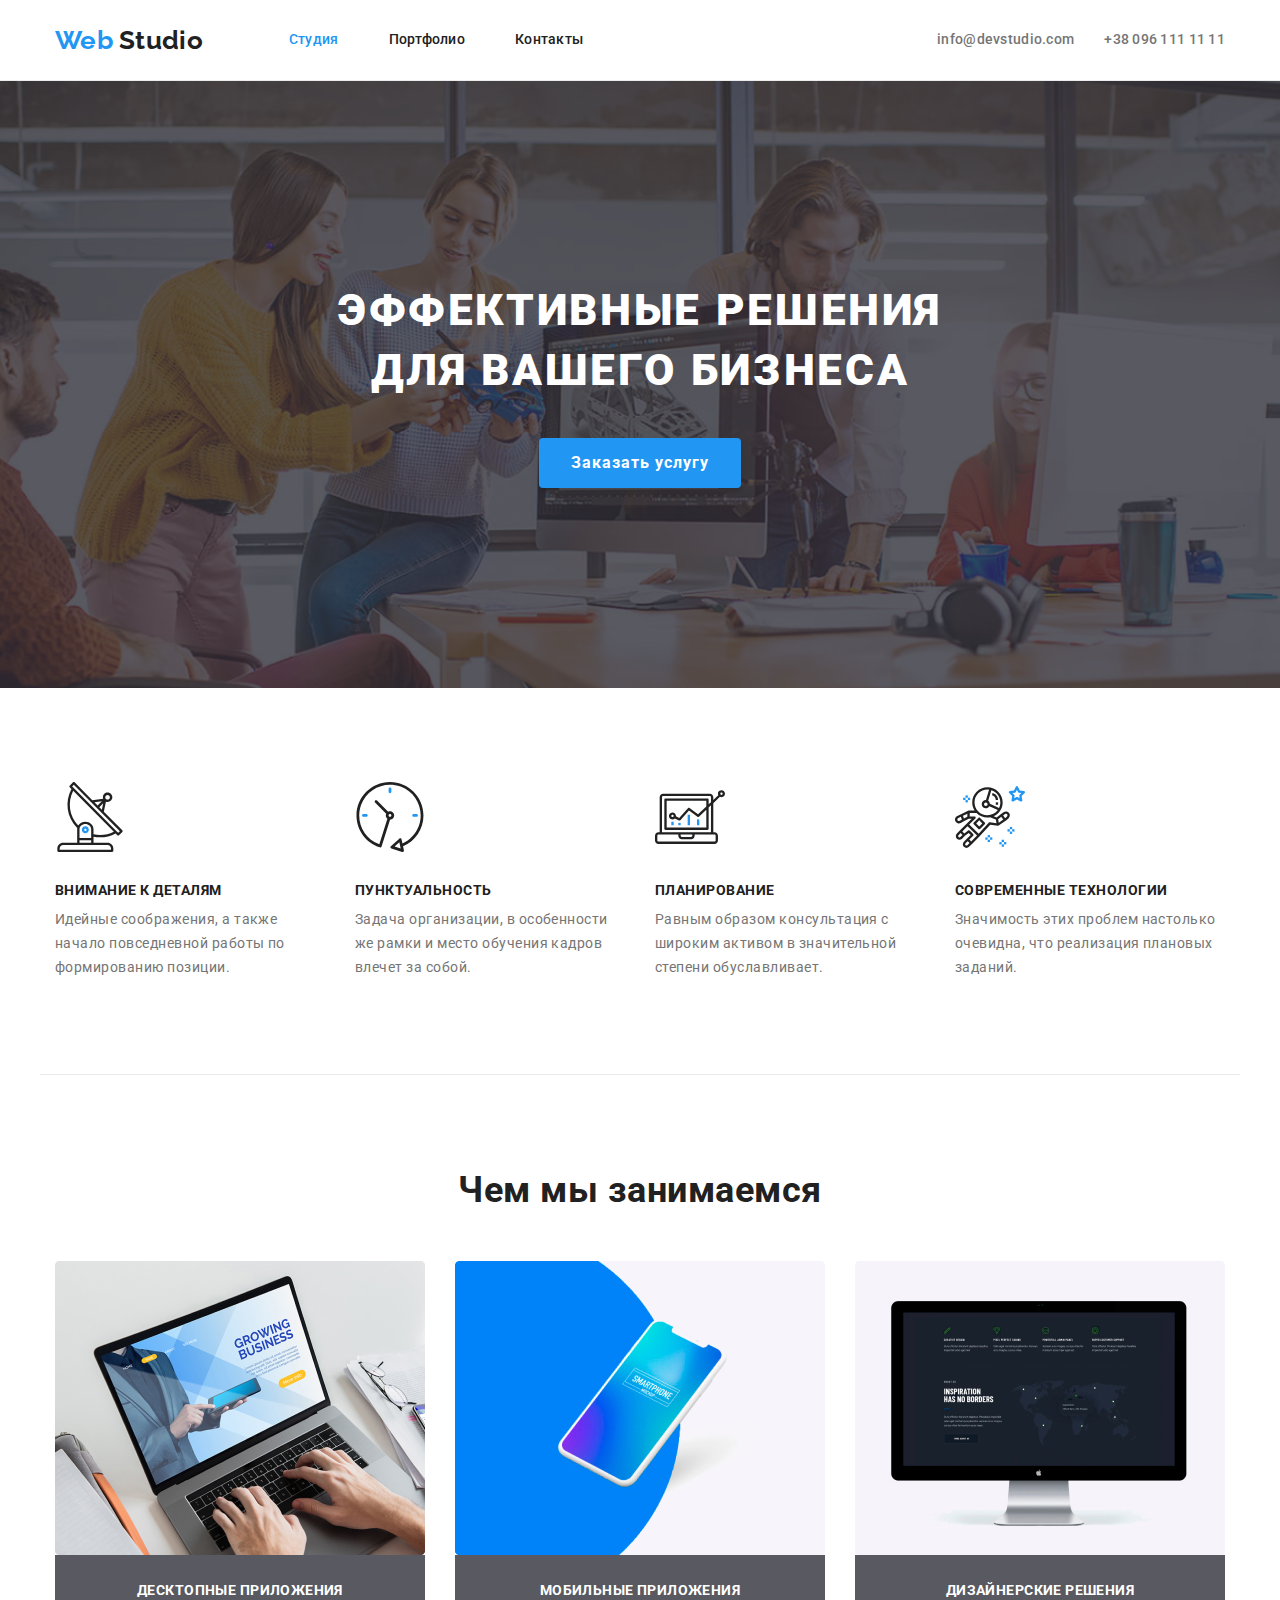
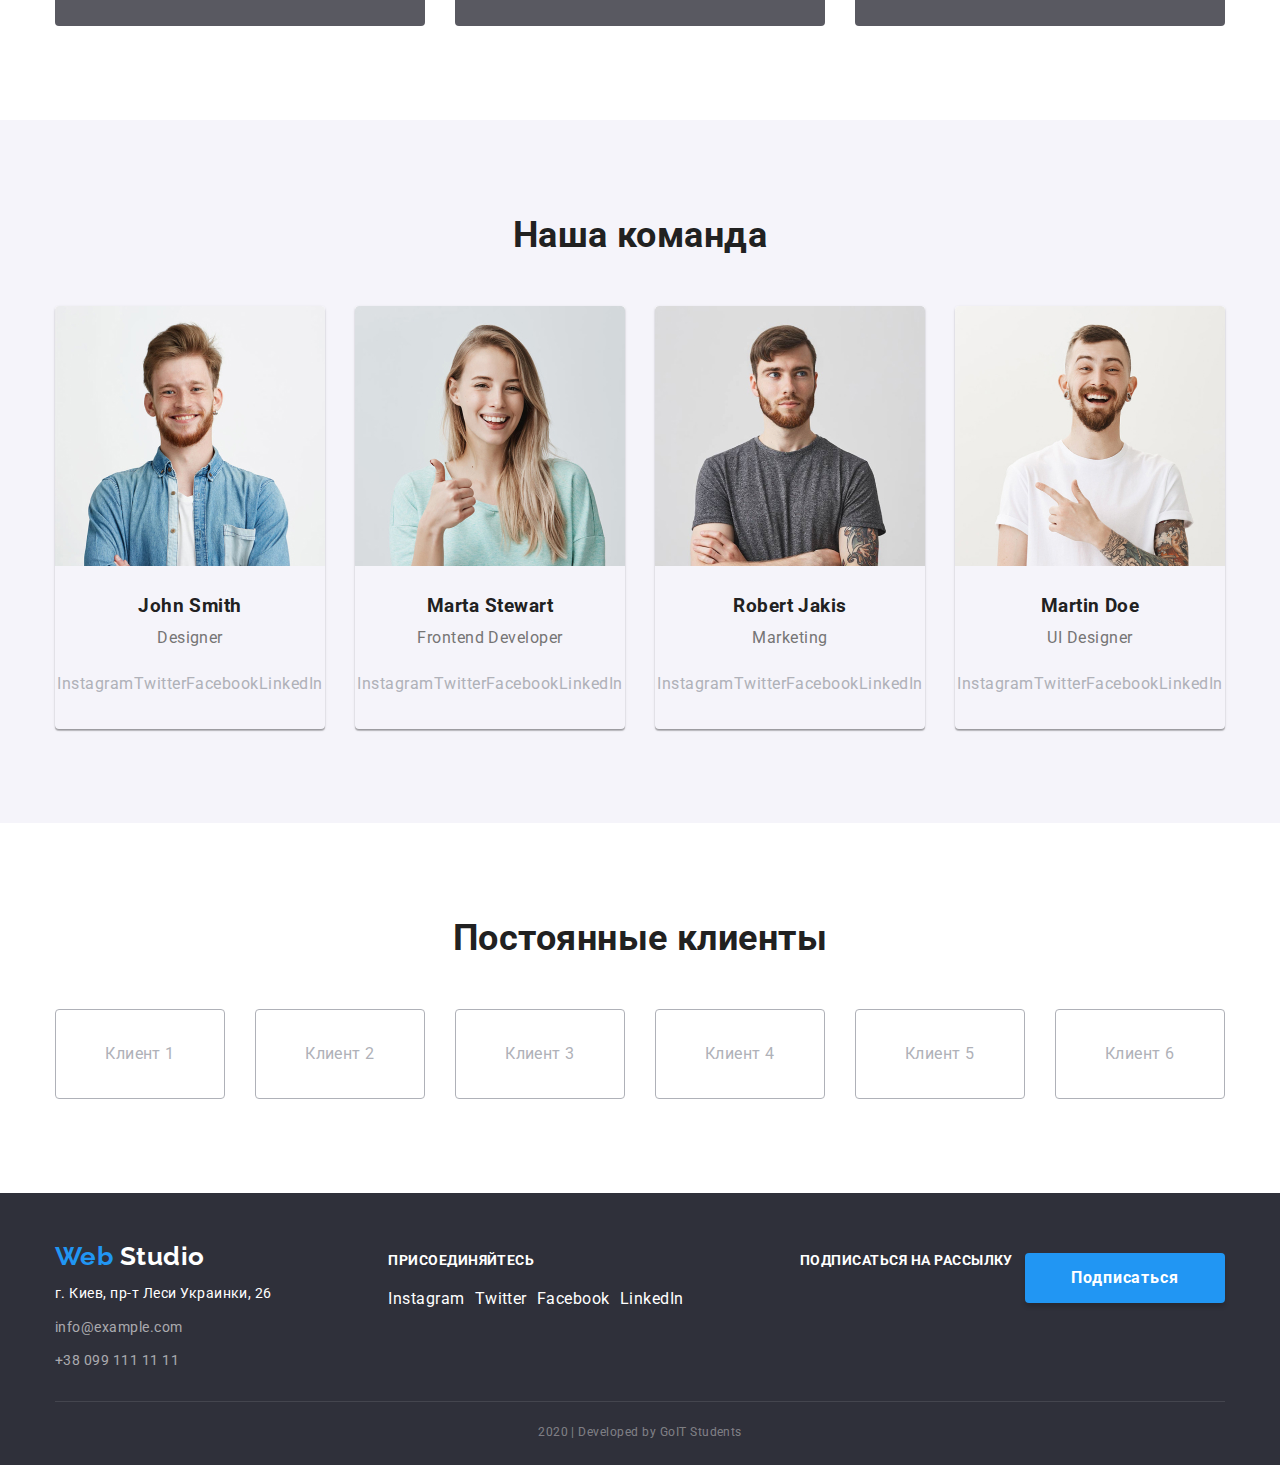
==== commit 1e3a1f26: "добавляет lang="EN"" ====
--- a/index.html
+++ b/index.html
@@ -23,7 +23,8 @@
       <div class="container main-nav">
         <nav class="site-nav">
           <a href="./index.html" class="logo link"
-            ><span class="logo-web">Web</span> Studio</a
+            ><span lang="en" class="logo-web">Web</span
+            ><span lang="en"> Studio</span></a
           >
 
           <ul class="header-site-nav list">
@@ -66,6 +67,7 @@
           <h1 class="hero-title">эффективные решения для вашего бизнеса</h1>
           <a href="#" class="hero-button">Заказать услугу</a>
         </div>
+        <img src="./images/hero.jpg" alt="Герой" />
       </section>
 
       <!-- Светло-серый фон -->
@@ -169,8 +171,8 @@
                 alt="Джон Смит"
               />
               <div class="card-content">
-                <h3 class="name">John Smith</h3>
-                <p class="team-text">Product Designer</p>
+                <h3 class="name"><span lang="en">John Smith</span></h3>
+                <p class="team-text"><span lang="en">Designer</span></p>
 
                 <ul class="socials-team list">
                   <li class="item">
@@ -221,8 +223,10 @@
                 alt="Марта Стюарт"
               />
               <div class="card-content">
-                <h3 class="name">Marta Stewart</h3>
-                <p class="team-text">Frontend Developer</p>
+                <h3 class="name"><span lang="en">Marta Stewart</span></h3>
+                <p class="team-text">
+                  <span lang="en">Frontend Developer</span>
+                </p>
                 <ul class="socials-team list">
                   <li class="item">
                     <a
@@ -272,8 +276,8 @@
                 alt="Роберт Джекис"
               />
               <div class="card-content">
-                <h3 class="name">Robert Jakis</h3>
-                <p class="team-text">Marketing</p>
+                <h3 class="name"><span lang="en">Robert Jakis</span></h3>
+                <p class="team-text"><span lang="en">Marketing</span></p>
                 <ul class="socials-team list">
                   <li class="item">
                     <a
@@ -323,8 +327,8 @@
                 alt="Мартин Дое"
               />
               <div class="card-content">
-                <h3 class="name">Martin Doe</h3>
-                <p class="team-text">UI Designer</p>
+                <h3 class="name"><span lang="en">Martin Doe</span></h3>
+                <p class="team-text"><span lang="en">UI Designer</span></p>
                 <ul class="socials-team list">
                   <li class="item">
                     <a
@@ -420,7 +424,8 @@
         <div class="address-container">
           <address class="address">
             <a href="./index.html" class="logo inverse link"
-              ><span class="logo-web">Web </span>Studio</a
+              ><span lang="en" class="logo-web">Web</span
+              ><span lang="en"> Studio</span></a
             >
             <p>г. Киев, пр-т Леси Украинки, 26</p>
             <a href="mailto:info@example.com" class="footer-contacts link"
@@ -479,7 +484,9 @@
 
           <a href="#" class="footer-button">Подписаться</a>
         </div>
-        <p class="copy container">2020 | Developed by GoIT Students</p>
+        <p lang="en" class="copy container">
+          2020 | Developed by GoIT Students
+        </p>
       </div>
     </footer>
   </body>
--- a/css/main.css
+++ b/css/main.css
@@ -1,14 +1,29 @@
 /* Hero */
 .hero {
-  display: block;
-
-  margin: 0 auto;
-  background-image: url('../images/hero.jpg'), url('../images/hero_overlay.jpg');
-  background-repeat: repeat-x no-repeat;
-  background-position: center;
-  background-size: 1600px 600px;
-  background-size: cover;
-}
+  position: relative;
+}
+
+.hero img {
+  position: absolute;
+  left: 0;
+  top: 0;
+  z-index: -1;
+  width: 100%;
+  height: 100%;
+  object-fit: cover;
+}
+
+.hero:after {
+  content: '';
+  position: absolute;
+  left: 0;
+  top: 0;
+  z-index: -1;
+  width: 100%;
+  height: 100%;
+  background: rgba(47, 48, 58, 0.8);
+}
+
 .hero-content {
   display: block;
   text-align: center;
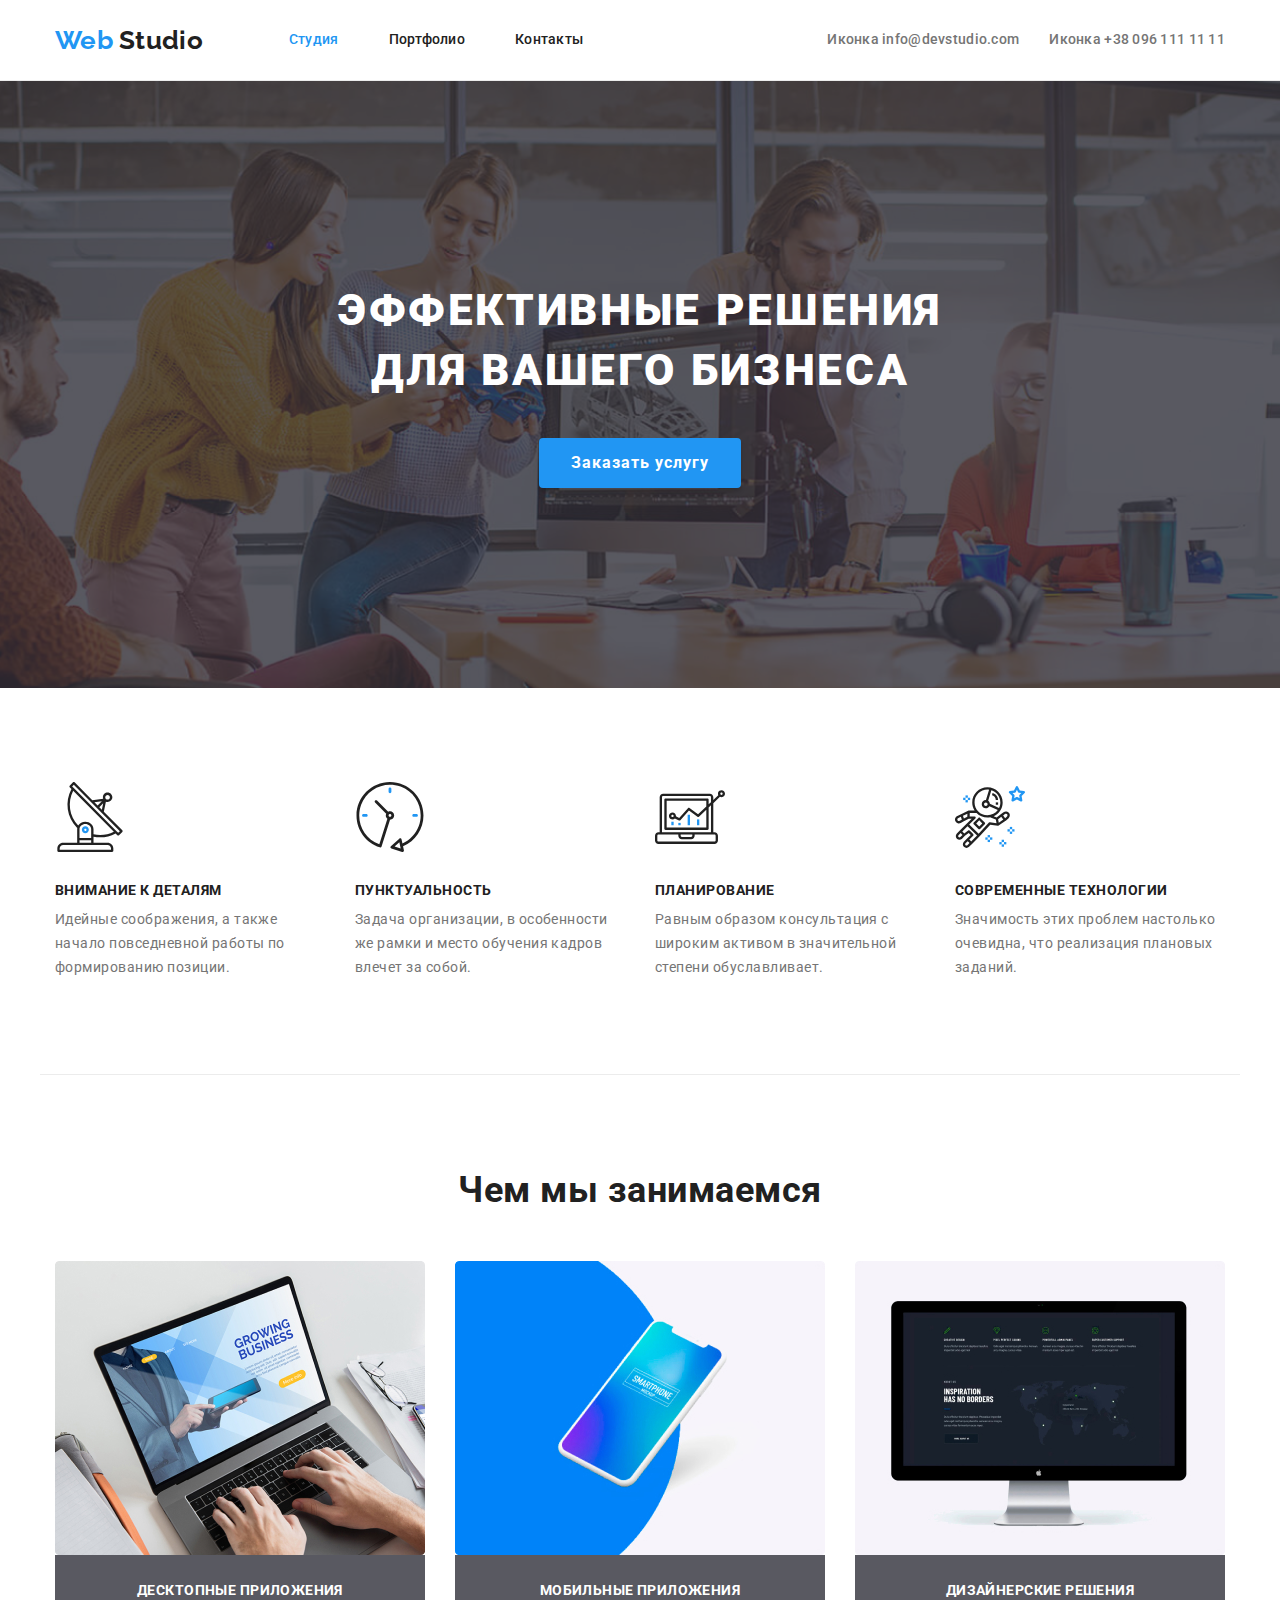
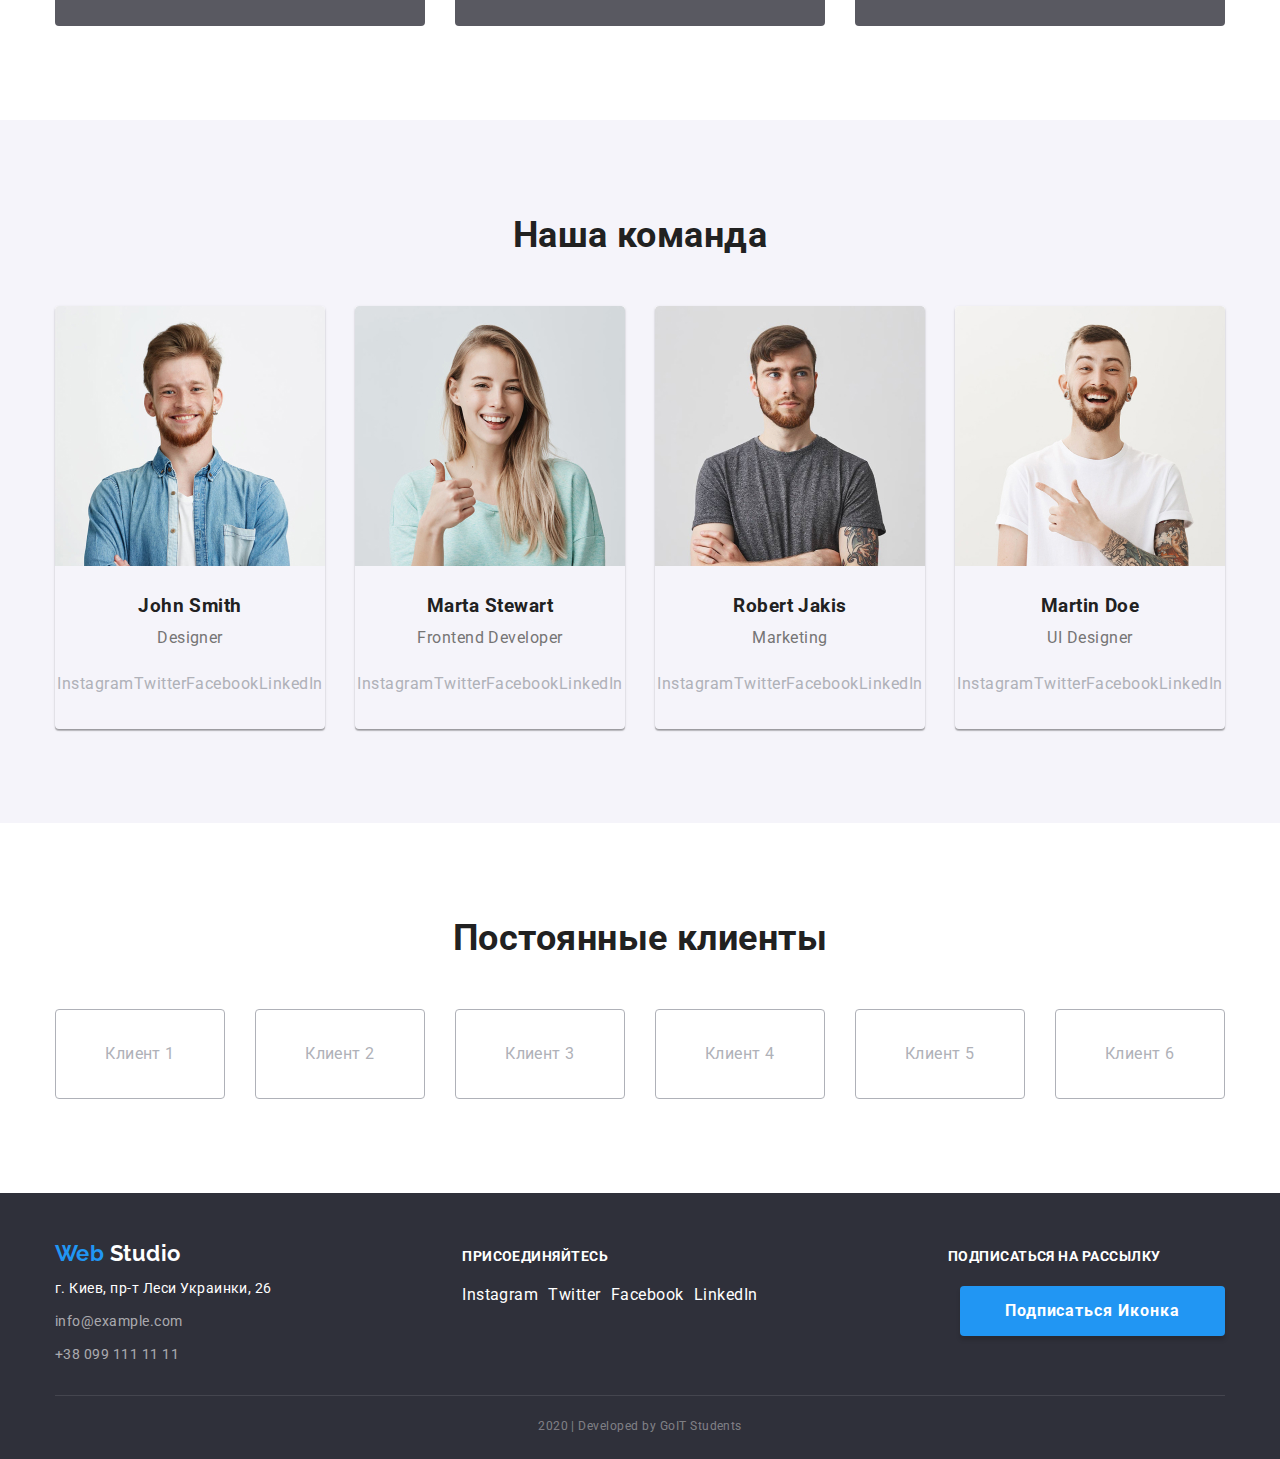
==== commit c41bb102: "добавляет БЭМ" ====
--- a/index.html
+++ b/index.html
@@ -20,41 +20,34 @@
     <!-- Белый фон -->
     <!--Шапка сайта-->
     <header class="page-header">
-      <div class="container main-nav">
-        <nav class="site-nav">
-          <a href="./index.html" class="logo link"
-            ><span lang="en" class="logo-web">Web</span
-            ><span lang="en"> Studio</span></a
-          >
-
-          <ul class="header-site-nav list">
-            <li class="item">
-              <a href="./index.html" class="link current">Студия</a>
-            </li>
-            <li class="item">
-              <a href="./portfolio.html" class="link">Портфолио</a>
-            </li>
-            <li class="item">
-              <a href="./contacts.html" class="link">Контакты</a>
+      <div class="container page-header__container">
+        <nav class="page-header__nav">
+          <a href="./index.html" class="logo link"><span lang="en">Web<span lang="en"  class="page-logo"> Studio</span></a>
+    
+          <ul class="site-nav list">
+            <li class="site-nav__item">
+              <a href="./index.html" class="link site-nav__link site-nav__link--current">Студия</a>
+            </li>
+            <li class="site-nav__item">
+              <a href="./portfolio.html" class="link site-nav__link">Портфолио</a>
+            </li>
+            <li class="site-nav__item">
+              <a href="./contacts.html" class="link site-nav__link">Контакты</a>
             </li>
           </ul>
         </nav>
-        <ul class="header-contacts list">
+        <ul class="list contact-info__list">
+          <li class="contact-info__item">
+            <a href="mailto:info@devstudio.com" aria-label="Электронная почта" class="link page-header__contacts">
+              <span class="site-nav__icon">Иконка</span>
+              <!-- <img src="./images/envelope(hover).svg" alt="Электронная почта" /> -->
+               info@devstudio.com</a>
+          </li>
           <li class="item">
-            <a
-              href="mailto:info@devstudio.com"
-              aria-label="Электронная почта"
-              class="link"
-            >
-              <!-- <img src="./images/envelope(hover).svg" alt="Электронная почта" /> -->
-              info@devstudio.com</a
-            >
-          </li>
-          <li class="item">
-            <a href="tel:+380961111111" aria-label="Телефон" class="link">
+            <a href="tel:+380961111111" aria-label="Телефон" class="link page-header__contacts">
+              <span class="site-nav__icon">Иконка</span>
               <!-- <img src="./images/smartphone.svg" alt="Телефон" /> -->
-              +38 096 111 11 11</a
-            >
+               +38 096 111 11 11</a>
           </li>
         </ul>
       </div>
@@ -63,48 +56,48 @@
     <main class="page-content">
       <!--Герой-->
       <section class="hero">
-        <div class="hero-content container">
-          <h1 class="hero-title">эффективные решения для вашего бизнеса</h1>
-          <a href="#" class="hero-button">Заказать услугу</a>
-        </div>
-        <img src="./images/hero.jpg" alt="Герой" />
+        <div class="hero__container container">
+          <h1 class="hero__title">эффективные решения для вашего бизнеса</h1>
+          <a href="#" class="hero__button">Заказать услугу</a>
+        </div>
+        <img src="./images/hero.jpg" alt="Герой" class="hero__img" />
       </section>
 
       <!-- Светло-серый фон -->
 
-      <!--Наши преимущества-->
-      <section class="section-advant">
-        <div class="container">
+      <!--Наши преимущества (features)-->
+      <section>
+        <div class="container features__container">
           <h2 class="visually-hidden">Наши преимущества</h2>
-          <ul class="advant list">
-            <li class="item">
-              <img src="./images/antenna_1.svg" alt="Антенна" />
-              <h3 class="title">Внимание к деталям</h3>
-              <p>
+          <ul class="features__list list">
+            <li class="features__item item">
+              <img src="./images/antenna_1.svg" alt="Антенна" class="features__icon" />
+              <h3 class="features__title">Внимание к деталям</h3>
+              <p class="features__text">
                 Идейные соображения, а также начало повседневной работы по
                 формированию позиции.
               </p>
             </li>
-            <li class="item">
-              <img src="./images/clock_1.svg" alt="Часы" />
-              <h3 class="title">Пунктуальность</h3>
-              <p>
+            <li class="features__item item">
+              <img src="./images/clock_1.svg" alt="Часы" class="features__icon" />
+              <h3 class="features__title">Пунктуальность</h3>
+              <p class="features__text">
                 Задача организации, в особенности же рамки и место обучения
                 кадров влечет за собой.
               </p>
             </li>
-            <li class="item">
-              <img src="./images/diagram_1.svg" alt="Диаграмма" />
-              <h3 class="title">Планирование</h3>
-              <p>
+            <li class="features__item item">
+              <img src="./images/diagram_1.svg" alt="Диаграмма" class="features__icon" />
+              <h3 class="features__title">Планирование</h3>
+              <p class="features__text">
                 Равным образом консультация с широким активом в значительной
                 степени обуславливает.
               </p>
             </li>
-            <li class="item">
-              <img src="./images/astronaut_1.svg" alt="Астронавт" />
-              <h3 class="title">Современные технологии</h3>
-              <p>
+            <li class="features__item item">
+              <img src="./images/astronaut_1.svg" alt="Астронавт" class="features__icon" />
+              <h3 class="features__title">Современные технологии</h3>
+              <p class="features__text">
                 Значимость этих проблем настолько очевидна, что реализация
                 плановых заданий.
               </p>
@@ -114,41 +107,41 @@
       </section>
 
       <!--Чем мы занимаемся-->
-      <section class="section-occupation">
+      <section>
         <div class="container">
-          <h2 class="occupation-title">Чем мы занимаемся</h2>
-          <ul class="occupation list">
-            <li class="item">
-              <a href="#" class="link">
+          <h2 class="occupation__title">Чем мы занимаемся</h2>
+          <ul class="occupation__list list">
+            <li class="occupation__item item">
+              <a href="#" class="occupation__link link">
                 <img
                   src="./images/desktop_apps.jpg"
                   width="370"
                   height="294"
                   alt="Десктопные приложения"
                 />
-                <h3 class="title">Десктопные приложения</h3>
-              </a>
-            </li>
-            <li class="item">
-              <a href="#" class="link">
+                <h3 class="occupation__link--title">Десктопные приложения</h3>
+              </a>
+            </li>
+            <li class="occupation__item item">
+              <a href="#" class="occupation__link link">
                 <img
                   src="./images/mobile_apps.jpg"
                   width="370"
                   height="294"
                   alt="Мобильные приложения"
                 />
-                <h3 class="title">Мобильные приложения</h3>
-              </a>
-            </li>
-            <li class="item">
-              <a href="#" class="link">
+                <h3 class="occupation__link--title">Мобильные приложения</h3>
+              </a>
+            </li>
+            <li class="occupation__item item">
+              <a href="#" class="occupation__link link">
                 <img
                   src="./images/design_solutions.jpg"
                   width="370"
                   height="294"
                   alt="Дизайнерские решения"
                 />
-                <h3 class="title">Дизайнерские решения</h3>
+                <h3 class="occupation__link--title">Дизайнерские решения</h3>
               </a>
             </li>
           </ul>
@@ -158,55 +151,55 @@
       <!-- Серый фон -->
 
       <!--Наша команда-->
-      <section class="section-team">
+      <section class="section__team">
         <div class="container">
-          <h2 class="team-title">Наша команда</h2>
-
-          <ul class="team list">
-            <li class="item">
+          <h2 class="team__title">Наша команда</h2>
+
+          <ul class="team__card-set list">
+            <li class="card-set__item item">
               <img
                 src="./images/John_Smith.jpg"
                 width="270"
                 height="260"
                 alt="Джон Смит"
               />
-              <div class="card-content">
-                <h3 class="name"><span lang="en">John Smith</span></h3>
-                <p class="team-text"><span lang="en">Designer</span></p>
-
-                <ul class="socials-team list">
-                  <li class="item">
+              <div class="card__content">
+                <h3 lang="en" class="card__name">John Smith</h3>
+                <p lang="en" class="card__text">Designer</p>
+
+                <ul class="card__socials list">
+                  <li class="team__social item">
                     <a
                       href="https://www.instagram.com/"
                       aria-label="Ссылка на Instagram"
-                      class="link"
+                      class="team__social-link link"
                       >Instagram
                       <!-- <img src="./images/instagram.svg" alt="instagram" /> -->
                     </a>
                   </li>
-                  <li class="item">
+                  <li class="team__social item">
                     <a
                       href="https://twitter.com/"
                       aria-label="Ссылка на Twitter"
-                      class="link"
+                      class="team__social-link link"
                       >Twitter
                       <!-- <img src="./images/twitter.svg" alt="twitter" /> -->
                     </a>
                   </li>
-                  <li class="item">
+                  <li class="team__social item">
                     <a
                       href="https://www.facebook.com"
                       aria-label="Ссылка на Facebook"
-                      class="link"
+                      class="team__social-link link"
                       >Facebook
                       <!-- <img src="./images/facebook.svg" alt="facebook" /> -->
                     </a>
                   </li>
-                  <li class="item">
+                  <li class="team__social item">
                     <a
                       href="https://www.linkedin.com/"
                       aria-label="Ссылка на LinkedIn"
-                      class="link"
+                      class="team__social-link link"
                       >LinkedIn
                       <!-- <img src="./images/linkedin.svg" alt="linkedin" /> -->
                     </a>
@@ -215,51 +208,49 @@
               </div>
             </li>
 
-            <li class="item">
+            <li class="card-set__item item">
               <img
                 src="./images/Marta_Stewart.jpg"
                 width="270"
                 height="260"
                 alt="Марта Стюарт"
               />
-              <div class="card-content">
-                <h3 class="name"><span lang="en">Marta Stewart</span></h3>
-                <p class="team-text">
-                  <span lang="en">Frontend Developer</span>
-                </p>
-                <ul class="socials-team list">
-                  <li class="item">
+              <div class="card__content">
+                <h3 lang="en" class="card__name">Marta Stewart</h3>
+                <p lang="en" class="card__text">Frontend Developer</p>
+                <ul class="card__socials list">
+                  <li class="team__social item">
                     <a
                       href="https://www.instagram.com/"
                       aria-label="Ссылка на Instagram"
-                      class="link"
+                      class="team__social-link link"
                       >Instagram
                       <!-- <img src="./images/instagram.svg" alt="instagram" /> -->
                     </a>
                   </li>
-                  <li class="item">
+                  <li class="team__social item">
                     <a
                       href="https://twitter.com/"
                       aria-label="Ссылка на Twitter"
-                      class="link"
+                      class="team__social-link link"
                       >Twitter
                       <!-- <img src="./images/twitter.svg" alt="twitter" /> -->
                     </a>
                   </li>
-                  <li class="item">
+                  <li class="team__social item">
                     <a
                       href="https://www.facebook.com"
                       aria-label="Ссылка на Facebook"
-                      class="link"
+                      class="team__social-link link"
                       >Facebook
                       <!-- <img src="./images/facebook.svg" alt="facebook" /> -->
                     </a>
                   </li>
-                  <li class="item">
+                  <li class="team__social item">
                     <a
                       href="https://www.linkedin.com/"
                       aria-label="Ссылка на LinkedIn"
-                      class="link"
+                      class="team__social-link link"
                       >LinkedIn
                       <!-- <img src="./images/linkedin.svg" alt="linkedin" /> -->
                     </a>
@@ -268,49 +259,50 @@
               </div>
             </li>
 
-            <li class="item">
+            <li class="card-set__item item">
               <img
                 src="./images/Robert_Jakis.jpg"
                 width="270"
                 height="260"
                 alt="Роберт Джекис"
               />
-              <div class="card-content">
-                <h3 class="name"><span lang="en">Robert Jakis</span></h3>
-                <p class="team-text"><span lang="en">Marketing</span></p>
-                <ul class="socials-team list">
-                  <li class="item">
+              <div class="card__content">
+                <h3 lang="en" class="card__name">Robert Jakis</h3>
+                <p lang="en" class="card__text">Marketing</p>
+
+                <ul class="card__socials list">
+                  <li class="team__social item">
                     <a
                       href="https://www.instagram.com/"
                       aria-label="Ссылка на Instagram"
-                      class="link"
+                      class="team__social-link link"
                       >Instagram
                       <!-- <img src="./images/instagram.svg" alt="instagram" /> -->
                     </a>
                   </li>
-                  <li class="item">
+                  <li class="team__social item">
                     <a
                       href="https://twitter.com/"
                       aria-label="Ссылка на Twitter"
-                      class="link"
+                      class="team__social-link link"
                       >Twitter
                       <!-- <img src="./images/twitter.svg" alt="twitter" /> -->
                     </a>
                   </li>
-                  <li class="item">
+                  <li class="team__social item">
                     <a
                       href="https://www.facebook.com"
                       aria-label="Ссылка на Facebook"
-                      class="link"
+                      class="team__social-link link"
                       >Facebook
                       <!-- <img src="./images/facebook.svg" alt="facebook" /> -->
                     </a>
                   </li>
-                  <li class="item">
+                  <li class="team__social item">
                     <a
                       href="https://www.linkedin.com/"
                       aria-label="Ссылка на LinkedIn"
-                      class="link"
+                      class="team__social-link link"
                       >LinkedIn
                       <!-- <img src="./images/linkedin.svg" alt="linkedin" /> -->
                     </a>
@@ -319,49 +311,49 @@
               </div>
             </li>
 
-            <li class="item">
+            <li class="card-set__item item">
               <img
                 src="./images/Martin_Doe.jpg"
                 width="270"
                 height="260"
                 alt="Мартин Дое"
               />
-              <div class="card-content">
-                <h3 class="name"><span lang="en">Martin Doe</span></h3>
-                <p class="team-text"><span lang="en">UI Designer</span></p>
-                <ul class="socials-team list">
-                  <li class="item">
+              <div class="card__content">
+                <h3 lang="en" class="card__name">Martin Doe</h3>
+                <p lang="en" class="card__text">UI Designer</p>
+                <ul class="card__socials list">
+                  <li class="team__social item">
                     <a
                       href="https://www.instagram.com/"
                       aria-label="Ссылка на Instagram"
-                      class="link"
+                      class="team__social-link link"
                       >Instagram
                       <!-- <img src="./images/instagram.svg" alt="instagram" /> -->
                     </a>
                   </li>
-                  <li class="item">
+                  <li class="team__social item">
                     <a
                       href="https://twitter.com/"
                       aria-label="Ссылка на Twitter"
-                      class="link"
+                      class="team__social-link link"
                       >Twitter
                       <!-- <img src="./images/twitter.svg" alt="twitter" /> -->
                     </a>
                   </li>
-                  <li class="item">
+                  <li class="team__social item">
                     <a
                       href="https://www.facebook.com"
                       aria-label="Ссылка на Facebook"
-                      class="link"
+                      class="team__social-link link"
                       >Facebook
                       <!-- <img src="./images/facebook.svg" alt="facebook" /> -->
                     </a>
                   </li>
-                  <li class="item">
+                  <li class="team__social item">
                     <a
                       href="https://www.linkedin.com/"
                       aria-label="Ссылка на LinkedIn"
-                      class="link"
+                      class="team__social-link link"
                       >LinkedIn
                       <!-- <img src="./images/linkedin.svg" alt="linkedin" /> -->
                     </a>
@@ -374,42 +366,42 @@
       </section>
 
       <!--Постоянные клиенты-->
-      <section class="section-customers container">
-        <h2 class="customers-title">Постоянные клиенты</h2>
-
-        <ul class="customers-logo list">
-          <li class="item">
-            <a href="#" aria-label="Клиент 1" class="link"
+      <section class="container">
+        <h2 class="customers__title">Постоянные клиенты</h2>
+
+        <ul class="customers__logo list">
+          <li class="customers__item item">
+            <a href="#" aria-label="Клиент 1" class="customers__link link"
               >Клиент 1
               <!-- <img src="./images/Client_1.svg" alt="Клиент 1" /> -->
             </a>
           </li>
-          <li class="item">
-            <a href="#" aria-label="Клиент 2" class="link"
+          <li class="customers__item item">
+            <a href="#" aria-label="Клиент 2" class="customers__link link"
               >Клиент 2
               <!-- <img src="./images/Client_2.svg" alt="Клиент 2" /> -->
             </a>
           </li>
-          <li class="item">
-            <a href="#" aria-label="Клиент 3" class="link"
+          <li class="customers__item item">
+            <a href="#" aria-label="Клиент 3" class="customers__link link"
               >Клиент 3
               <!-- <img src="./images/Client_3.svg" alt="Клиент 3" /> -->
             </a>
           </li>
-          <li class="item">
-            <a href="#" aria-label="Клиент 4" class="link"
+          <li class="customers__item item">
+            <a href="#" aria-label="Клиент 4" class="customers__link link"
               >Клиент 4
               <!-- <img src="./images/Client_4.svg" alt="Клиент 4" /> -->
             </a>
           </li>
-          <li class="item">
-            <a href="#" aria-label="Клиент 5" class="link"
+          <li class="customers__item item">
+            <a href="#" aria-label="Клиент 5" class="customers__link link"
               >Клиент 5
               <!-- <img src="./images/Client_5.svg" alt="Клиент 5" /> -->
             </a>
           </li>
-          <li class="item">
-            <a href="#" aria-label="Клиент 6" class="link"
+          <li class="customers__item item">
+            <a href="#" aria-label="Клиент 6" class="customers__link link"
               >Клиент 6
               <!-- <img src="./images/Client_6.svg" alt="Клиент 6" /> -->
             </a>
@@ -420,58 +412,58 @@
 
     <!--Футер-->
     <footer class="page-footer">
-      <div class="container">
-        <div class="address-container">
+      <div class="container page-footer__container">
+        <div class="page-footer__address">
           <address class="address">
-            <a href="./index.html" class="logo inverse link"
-              ><span lang="en" class="logo-web">Web</span
-              ><span lang="en"> Studio</span></a
+            <a href="./index.html" class="logo page-footer__logo link"
+              ><span lang="en">Web</span
+              ><span lang="en" class="page-logo--reverse"> Studio</span></a
             >
-            <p>г. Киев, пр-т Леси Украинки, 26</p>
-            <a href="mailto:info@example.com" class="footer-contacts link"
+            <p class="address__text">г. Киев, пр-т Леси Украинки, 26</p>
+            <a href="mailto:info@example.com" class="page-footer-contacts link"
               >info@example.com</a
             >
-            <a href="tel:+380991111111" class="footer-contacts link"
+            <a href="tel:+380991111111" class="page-footer-contacts link"
               >+38 099 111 11 11</a
             >
           </address>
         </div>
 
-        <div class="call-to-action-socials">
-          <b class="call-to-action">присоединяйтесь</b>
-          <ul class="socials list">
-            <li class="item">
+        <div class="page-footer__appeal">
+          <b class="appeal">присоединяйтесь</b>
+          <ul class="socials__list list">
+            <li class="socials__item item">
               <a
                 href="https://www.instagram.com/"
                 aria-label="Ссылка на Instagram"
-                class="link"
+                class="socials__link link"
                 >Instagram
                 <!-- <img src="./images/instagram_white.svg" alt="Instagram" /> -->
               </a>
             </li>
-            <li class="item">
+            <li class="socials__item item">
               <a
                 href="https://twitter.com/"
                 aria-label="Ссылка на Twitter"
-                class="link"
+                class="socials__link link"
                 >Twitter
                 <!-- <img src="./images/twitter_white.svg" alt="Twitter" /> -->
               </a>
             </li>
-            <li class="item">
+            <li class="socials__item item">
               <a
                 href="https://www.facebook.com"
                 aria-label="Ссылка на Facebook"
-                class="link"
+                class="socials__link link"
                 >Facebook
                 <!-- <img src="./images/facebook_white.svg" alt="Facebook" /> -->
               </a>
             </li>
-            <li class="item">
+            <li class="socials__item item">
               <a
                 href="https://www.linkedin.com/"
                 aria-label="Ссылка на LinkedIn"
-                class="link"
+                class="socials__link link"
                 >LinkedIn
                 <!-- <img src="./images/linkedin_white.svg" alt="LinkedIn" /> -->
               </a>
@@ -479,10 +471,12 @@
           </ul>
         </div>
 
-        <div class="call-to-action-apeal">
-          <b class="call-to-action">подписаться на рассылку</b>
-
-          <a href="#" class="footer-button">Подписаться</a>
+        <div class="page-footer__appeal">
+          <b class="appeal">подписаться на рассылку</b>
+
+          <a href="#" class="page-footer__button"
+            >Подписаться <span class="button__icon">Иконка</span></a
+          >
         </div>
         <p lang="en" class="copy container">
           2020 | Developed by GoIT Students
--- a/css/common.css
+++ b/css/common.css
@@ -74,23 +74,26 @@
   border-bottom: 1px solid #ececec;
 }
 
-.main-nav {
-  display: flex;
-}
-
 .container {
-  /* outline: 2px solid tomato; */
-
   margin-left: auto;
   margin-right: auto;
   width: 1200px;
   padding-left: 15px;
   padding-right: 15px;
-}
+  padding-top: 94px;
+  padding-bottom: 94px;
+}
+
+.page-header__container {
+  display: flex;
+  padding-top: 0px;
+  padding-bottom: 0px;
+}
+
 .logo {
   display: block;
 
-  color: var(--primary-text-color);
+  color: var(--logo-color);
 
   font-family: 'Raleway', sans-serif;
   font-style: normal;
@@ -99,12 +102,12 @@
   line-height: 1.19;
 }
 
-.logo .logo-web {
-  color: var(--logo-color);
+.page-logo {
+  color: var(--primary-text-color);
 }
 
 /* Navigation */
-.site-nav {
+.page-header__nav {
   display: flex;
   align-items: center;
 
@@ -116,38 +119,32 @@
   letter-spacing: 0.02em;
 }
 
-.header-site-nav {
+.site-nav {
   display: flex;
   margin-left: 86px;
 }
 
-/* .site-nav .item + .item {
-  margin-left: 50px;
-} */
-
-.site-nav .item:not(:last-child) {
+.site-nav__item:not(:last-child) {
   margin-right: 50px;
 }
-.header-site-nav .link {
+.site-nav__link {
   display: block;
   padding-top: 32px;
   padding-bottom: 32px;
 }
 
-.header-contacts .link {
-  display: block;
-}
-
-.header-site-nav .link:hover,
-.header-site-nav .link:focus {
-  color: var(--accent-color);
-}
-.header-site-nav .link.current {
-  color: var(--accent-color);
-}
-
-/* Fast contacts */
-.header-contacts.list {
+.site-nav__link:hover,
+.site-nav__link:focus {
+  color: var(--accent-color);
+}
+
+.site-nav__link--current {
+  color: var(--accent-color);
+}
+
+/* Header contacts */
+
+.contact-info__list {
   display: flex;
   align-items: center;
   margin-left: auto;
@@ -158,16 +155,17 @@
   letter-spacing: 0.02em;
 }
 
-.header-contacts.list .link {
+.contact-info__item:not(:last-child) {
+  margin-right: 30px;
+}
+
+.page-header__contacts {
+  display: block;
   color: var(--secondary-text-color);
 }
 
-.header-contacts.list .item:not(:last-child) {
-  margin-right: 30px;
-}
-
-.header-contacts .link:hover,
-.header-contacts .link:focus {
+.page-header__contacts:hover,
+.page-header__contacts:focus {
   color: var(--accent-color);
 }
 
@@ -177,37 +175,29 @@
   background-color: var(--tertiary-bg-color);
 }
 
-.page-footer .container {
+.page-footer__container {
   display: flex;
   align-items: baseline;
   flex-wrap: wrap;
   padding-top: 48px;
+  padding-bottom: 0;
   justify-content: space-between;
 }
 
-.call-to-action-socials .socials {
-  display: flex;
-}
-
-.call-to-action-apeal {
-  display: flex;
-  /* margin-left: auto; */
-}
-
-.address-container {
+.page-footer__logo {
+  margin-bottom: 10px;
+
+  font-size: 22px;
+  line-height: 1.18;
+}
+.page-logo--reverse {
+  color: var(--tertiary-text-color);
+}
+
+.page-footer__address {
   padding-bottom: 28px;
   /* margin-right: 69px; */
 }
-.page-footer > .logo {
-  font-size: 22px;
-  line-height: 1.18;
-}
-.page-footer .logo.link {
-  margin-bottom: 10px;
-}
-.logo.inverse {
-  color: var(--tertiary-text-color);
-}
 
 .address {
   display: flex;
@@ -221,19 +211,18 @@
   font-style: normal;
 }
 
-.address p {
-  margin-bottom: 10px;
-}
-
-.address a:not(:last-child) {
+.address__text {
   margin-bottom: 9px;
 }
 
-.footer-contacts {
+.page-footer-contacts {
   color: rgba(255, 255, 255, 0.6);
 }
-
-.call-to-action {
+.page-footer-contacts:not(:last-child) {
+  margin-bottom: 9px;
+}
+
+.appeal {
   font-weight: bold;
   font-size: 14px;
   line-height: 1.14;
@@ -243,18 +232,22 @@
   margin-bottom: 21px;
 }
 
-.socials.list .item:not(:last-child) {
+.socials__list {
+  display: flex;
+}
+
+.socials__item:not(:last-child) {
   margin-right: 10px;
 }
 
-.socials .link {
-  color: var(--tertiary-text-color);
-}
-.socials .link:hover,
-.socials .link:focus {
-  color: var(--accent-color);
-}
-.page-footer .copy {
+.socials__link {
+  color: var(--tertiary-text-color);
+}
+.socials__link:hover,
+.socials__link:focus {
+  color: var(--accent-color);
+}
+.copy {
   display: block;
   padding-top: 18px;
   padding-bottom: 21px;
@@ -268,7 +261,7 @@
 
 /* Button */
 
-.footer-button {
+.page-footer__button {
   color: var(--tertiary-text-color);
   background-color: var(--accent-color);
   box-shadow: 0px 4px 4px rgba(0, 0, 0, 0.15);
@@ -291,7 +284,7 @@
   vertical-align: middle;
 }
 
-.footer-button:hover,
-.footer-button:focus {
-  color: var(--primary-text-color);
-}
+.page-footer__button:hover,
+.page-footer__button:focus {
+  color: var(--primary-text-color);
+}
--- a/css/main.css
+++ b/css/main.css
@@ -3,7 +3,7 @@
   position: relative;
 }
 
-.hero img {
+.hero__img {
   position: absolute;
   left: 0;
   top: 0;
@@ -24,7 +24,7 @@
   background: rgba(47, 48, 58, 0.8);
 }
 
-.hero-content {
+.hero__container {
   display: block;
   text-align: center;
   padding-top: 200px;
@@ -33,7 +33,7 @@
   width: 646px;
 }
 
-.hero-title {
+.hero__title {
   display: block;
   margin-top: 0;
   margin-bottom: 37px;
@@ -49,7 +49,7 @@
 
 /* Button */
 
-.hero-button {
+.hero__button {
   color: var(--tertiary-text-color);
   background-color: var(--accent-color);
   box-shadow: 0px 4px 4px rgba(0, 0, 0, 0.15);
@@ -70,24 +70,22 @@
   text-decoration: none;
   vertical-align: middle;
 }
-.hero-button:hover,
-.hero-button:focus {
+.hero__button:hover,
+.hero__button:focus {
   color: var(--primary-text-color);
 }
 
-/* Our advantages */
-
-.section-advant > .container {
-  padding-top: 94px;
-  padding-bottom: 94px;
+/* Our features */
+
+.features__container {
   border-bottom: 1px solid #ececec;
 }
 
-.advant.list .item {
+.features__item {
   width: calc((100% - 90px) / 4);
 }
 
-.advant .title {
+.features__title {
   font-weight: bold;
   font-size: 14px;
   line-height: 1.2;
@@ -96,19 +94,19 @@
   margin-bottom: 10px;
 }
 
-.advant.list {
-  display: flex;
-}
-
-.advant .item:not(:last-child) {
-  margin-right: 30px;
-}
-
-.advant img {
+.features__list {
+  display: flex;
+}
+
+.features__item:not(:last-child) {
+  margin-right: 30px;
+}
+
+.features__icon {
   margin-bottom: 30px;
 }
 
-.advant p {
+.features__text {
   display: block;
   color: var(--secondary-text-color);
 
@@ -118,12 +116,7 @@
 
 /* Our occupation */
 
-.section-occupation > .container {
-  padding-top: 94px;
-  padding-bottom: 94px;
-}
-
-.occupation-title {
+.occupation__title {
   font-weight: bold;
   font-size: 36px;
   line-height: 1.17;
@@ -132,21 +125,21 @@
   margin-bottom: 50px;
 }
 
-.occupation.list {
-  display: flex;
-}
-
-.occupation.list .item {
+.occupation__list {
+  display: flex;
+}
+
+.occupation__item {
   width: calc((100% - 60px) / 3);
   border-radius: 4px;
   overflow: hidden;
 }
 
-.occupation .item:not(:last-child) {
-  margin-right: 30px;
-}
-
-.section-occupation .title {
+.occupation__item:not(:last-child) {
+  margin-right: 30px;
+}
+
+.occupation__link--title {
   padding-top: 27px;
   padding-bottom: 27px;
 
@@ -162,19 +155,12 @@
 }
 
 /* Our team */
-.section-team {
+.section__team {
   background-color: var(--secondary-bg-color);
   text-align: center;
-  /* 
-  outline: 2px solid tomato; */
-}
-
-.section-team > .container {
-  padding-top: 94px;
-  padding-bottom: 94px;
-}
-
-.team-title {
+}
+
+.team__title {
   color: var(--primary-text-color);
 
   font-weight: bold;
@@ -183,11 +169,11 @@
 
   margin-bottom: 50px;
 }
-.team.list {
-  display: flex;
-}
-
-.team.list > .item {
+.team__card-set {
+  display: flex;
+}
+
+.card-set__item {
   width: calc((100% - 90px) / 4);
   border-top-right-radius: 4px;
   border-top-left-radius: 4px;
@@ -198,7 +184,11 @@
     0px 1px 3px rgba(0, 0, 0, 0.12);
 }
 
-.card-content {
+.card-set__item:not(:last-child) {
+  margin-right: 30px;
+}
+
+.card__content {
   border-bottom-right-radius: 4px;
   border-bottom-left-radius: 4px;
 
@@ -208,15 +198,11 @@
   padding-bottom: 36px;
 }
 
-.team.list > .item:not(:last-child) {
-  margin-right: 30px;
-}
-
-.name {
+.card__name {
   margin-bottom: 10px;
 }
 
-.team-text {
+.card__text {
   color: var(--secondary-text-color);
 
   font-style: normal;
@@ -226,16 +212,8 @@
 
   margin-bottom: 28px;
 }
-.socials-team .link {
-  color: #afb1b8; /* временно */
-  display: block;
-}
-.socials-team .link:hover,
-.socials-team .link:focus {
-  color: var(--accent-color);
-}
-
-.socials-team {
+
+.card__socials {
   display: flex;
   justify-content: center;
   align-items: center;
@@ -243,14 +221,18 @@
   padding-left: 43px;
 }
 
+.team__social-link {
+  color: #afb1b8; /* временно */
+  display: block;
+}
+.team__social-link:hover,
+.team__social-link:focus {
+  color: var(--accent-color);
+}
+
 /* Our customers */
 
-.section-customers.container {
-  padding-top: 94px;
-  padding-bottom: 94px;
-}
-
-.customers-title {
+.customers__title {
   font-weight: bold;
   font-size: 36px;
   line-height: 1.17;
@@ -258,11 +240,11 @@
 
   margin-bottom: 50px;
 }
-.customers-logo.list {
-  display: flex;
-}
-
-.customers-logo.list > .item {
+.customers__logo {
+  display: flex;
+}
+
+.customers__item {
   width: calc((100% - 150px) / 6);
   height: 90px;
 
@@ -274,19 +256,19 @@
   border-radius: 4px;
 }
 
-.customers-logo.list > .item:hover,
-.customers-logo.list > .item:focus {
+.customers__item:hover,
+.customers__item:focus {
   border-color: var(--accent-color);
 }
 
-.customers-logo .item:not(:last-child) {
-  margin-right: 30px;
-}
-
-.customers-logo .link {
+.customers__item:not(:last-child) {
+  margin-right: 30px;
+}
+
+.customers__link {
   color: #afb1b8; /* временно */
 }
-.customers-logo .link:hover,
-.customers-logo .link:focus {
+.customers__link:hover,
+.customers__link:focus {
   color: var(--accent-color);
 }
